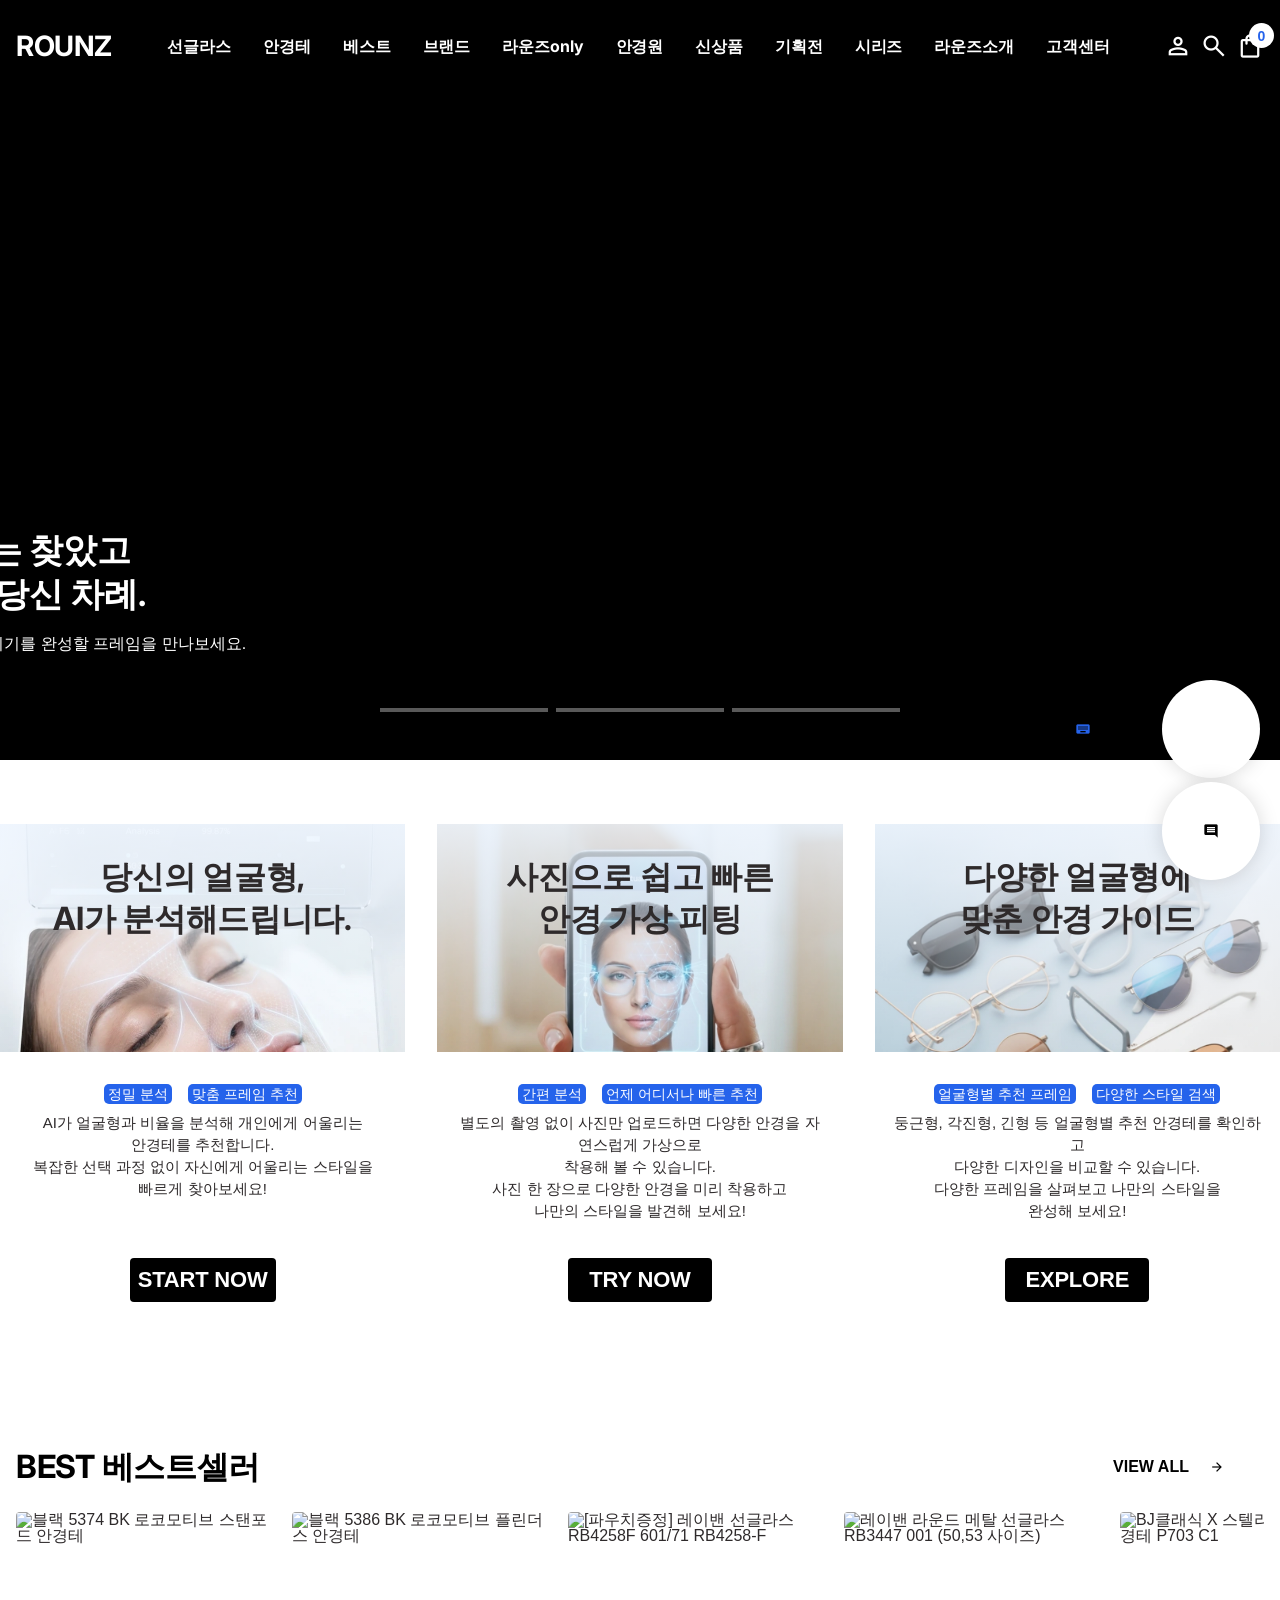
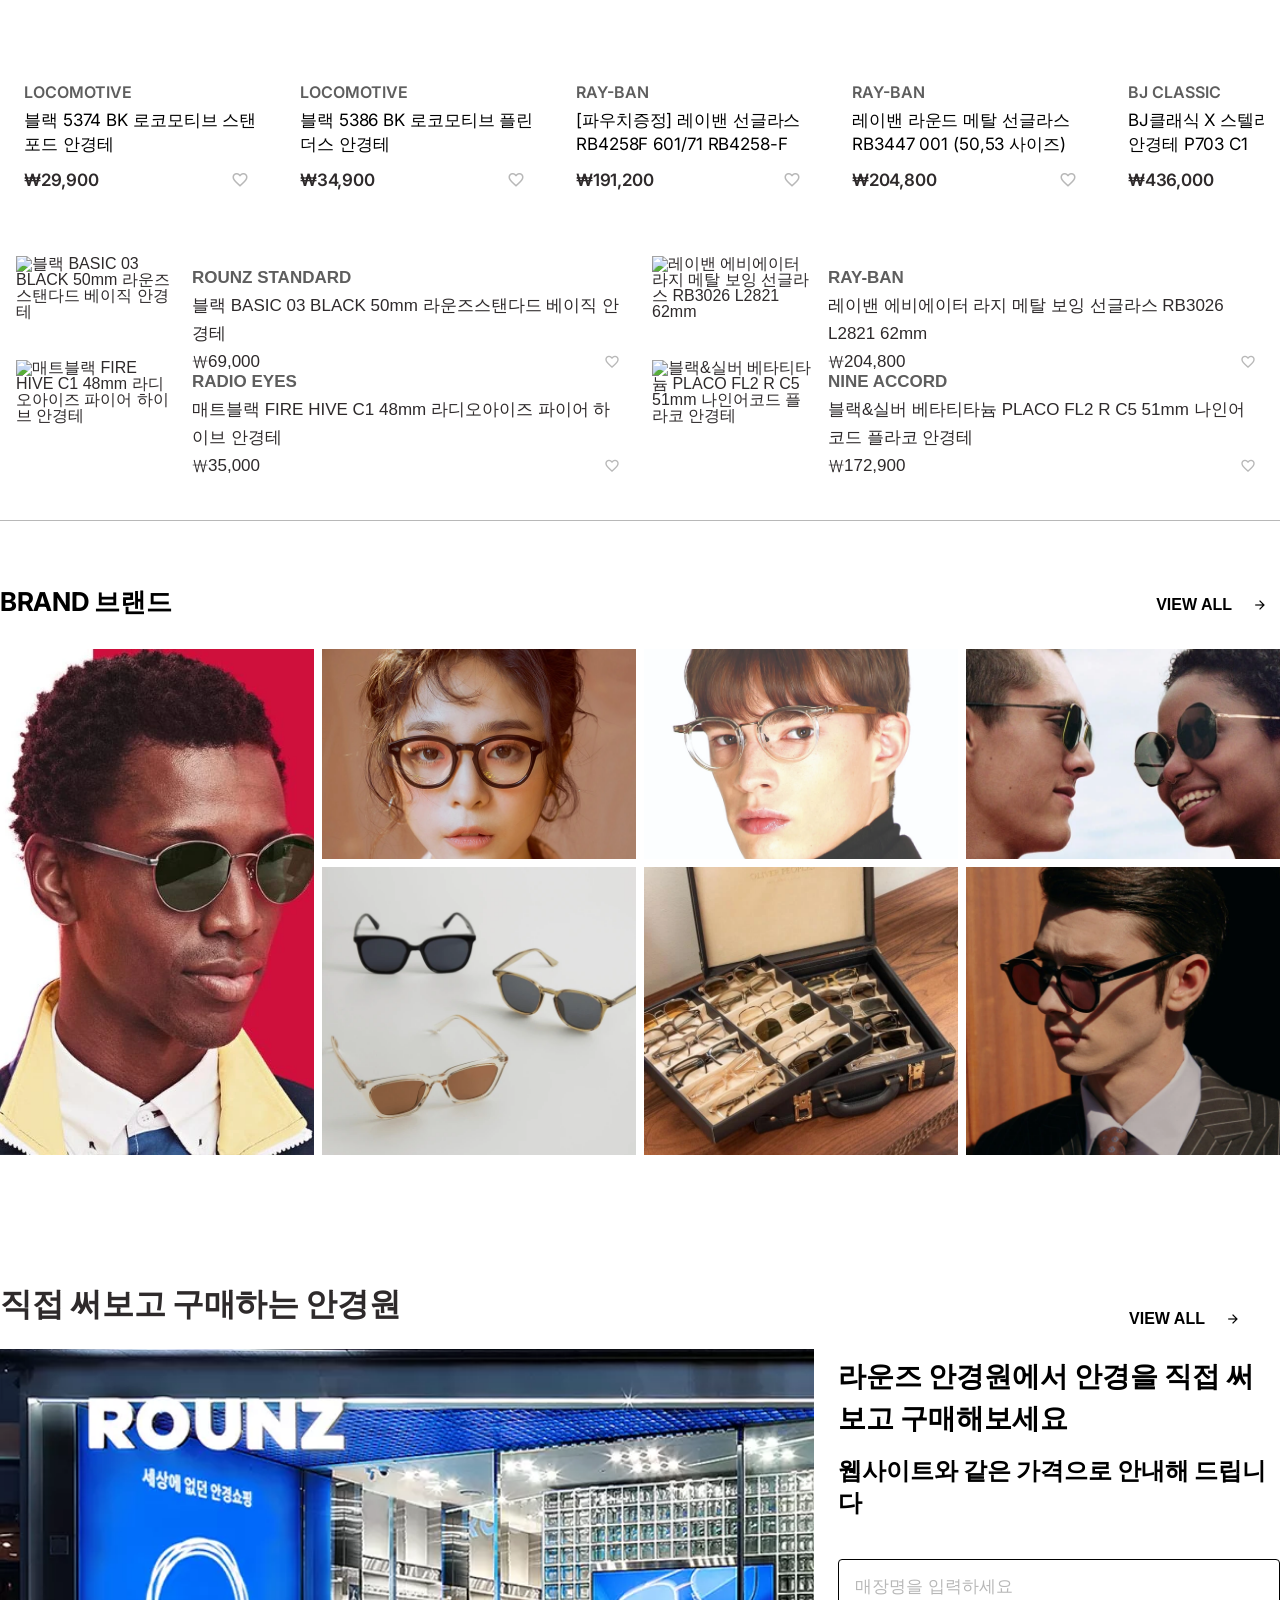
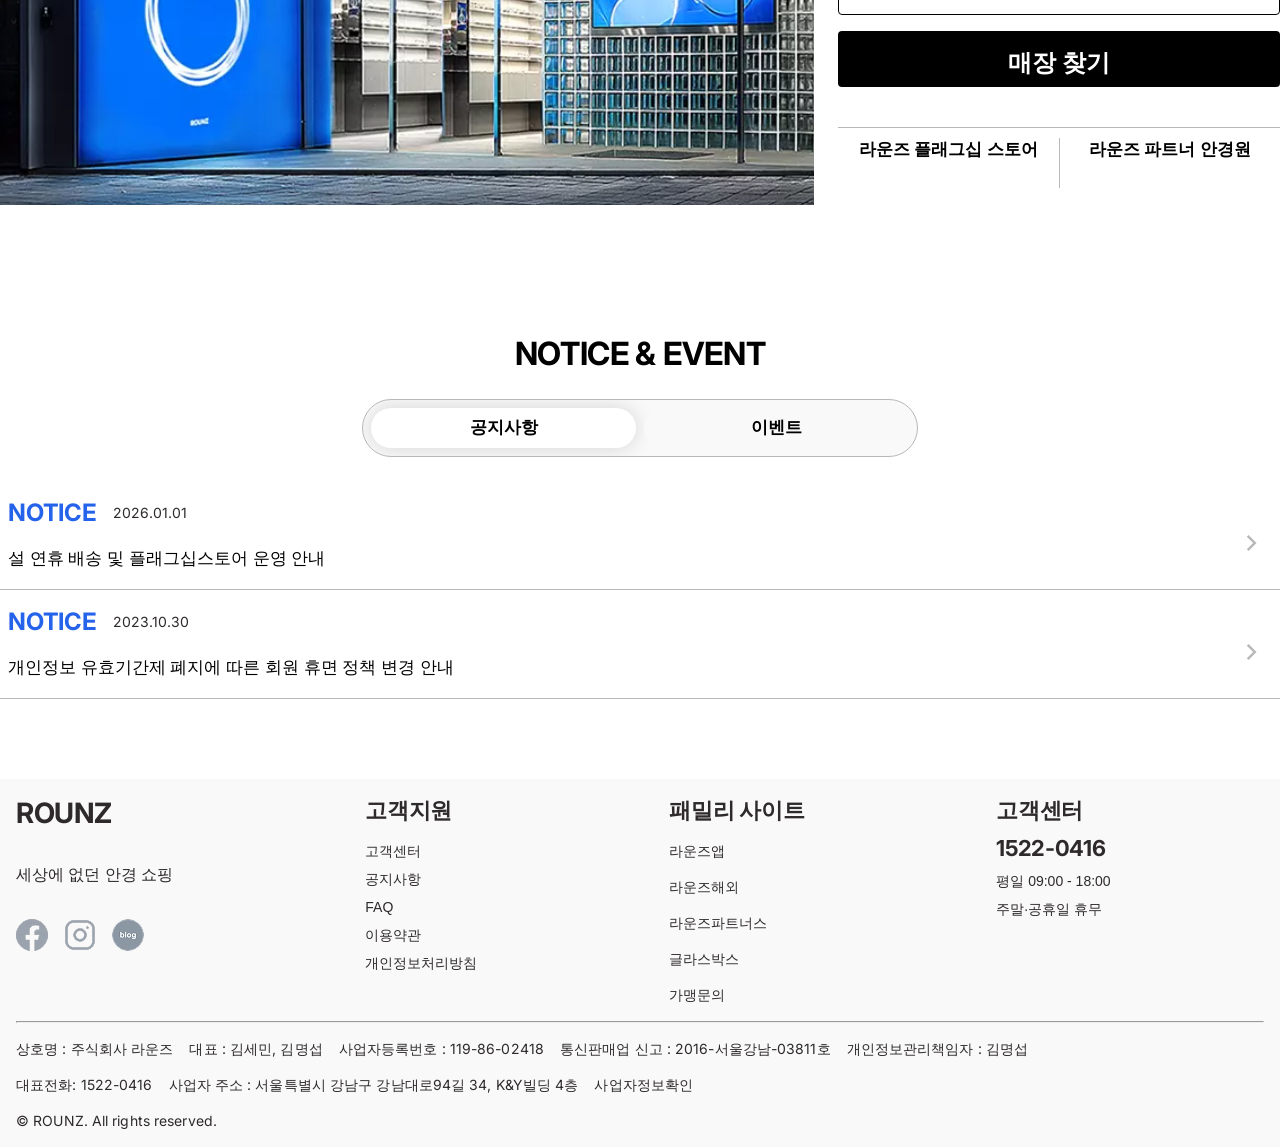
==== index.html @ c0c23950 "fix : 최종본" ====
<!doctype html>
<html lang="ko">
  <html lang="en">
    <head>
      <meta charset="UTF-8" />
      <meta name="viewport" content="width=device-width, initial-scale=1.0" />
      <title>홈</title>
      <link rel="stylesheet" href="https://cdn.jsdelivr.net/gh/orioncactus/pretendard/dist/web/static/pretendard.css" />

      <link
        href="https://fonts.googleapis.com/css2?family=Inter:wght@400;600;700&family=Material+Symbols+Outlined:opsz,wght,FILL,GRAD@20..48,100..700,0..1,-50..200&family=Material+Icons&display=swap"
        rel="stylesheet" />

      <link rel="stylesheet" href="css/common.css" />
      <link rel="stylesheet" href="css/font-utility.css" />
      <link rel="stylesheet" href="css/flex-utility.css" />
      <link rel="stylesheet" href="css/index.css" />
    </head>

    <body id="top">
      <header class="header"></header>
      <!-- 권유진 -->

      <section class="hero-video" aria-label="메인 영상">
        <div class="hero-video-slider" data-hero-video-slider>
          <article class="hero-video-slide is-active" data-hero-slide>
            <video class="hero-video-media" muted playsinline preload="metadata" data-hero-media>
              <source src="vidio/vidio_2.mp4" type="video/mp4" />
            </video>

            <div class="hero-video-copy">
              <p class="hero-video-eyebrow typo-m-product-brand">ROUNZ</p>
              <h1 class="typo-t-h1">제니는 찾았고 <br />이제 당신 차례.</h1>
              <p class="typo-m-body">당신의 분위기를 완성할 프레임을 만나보세요.</p>
            </div>
          </article>

          <article class="hero-video-slide" data-hero-slide>
            <video class="hero-video-media" muted playsinline preload="metadata" data-hero-media>
              <source src="vidio/vidio_1.mp4" type="video/mp4" />
            </video>
            <div class="hero-video-copy">
              <p class="hero-video-eyebrow typo-m-product-brand">VIRTUAL FITTING</p>
              <h1 class="typo-t-h1">찍고, 보고, 고르면 끝!</h1>
              <p class="typo-m-body">언제 어디서나 간편하게 안경을 가상으로 착용해 볼 수 있습니다.</p>
            </div>
          </article>

          <article class="hero-video-slide" data-hero-slide>
            <video class="hero-video-media" muted playsinline preload="metadata" data-hero-media>
              <source src="vidio/vidio_3.mp4" type="video/mp4" />
            </video>

            <div class="hero-video-copy">
              <p class="hero-video-eyebrow typo-m-product-brand">SPECIAL OFFER</p>
              <h1 class="typo-t-h1">좋은 혜택도<br />함께 준비했어요</h1>
              <p class="typo-m-body">할인부터 회원 전용 이벤트까지 한곳에서 만나보세요.</p>
            </div>
          </article>

          <button class="hero-video-control prev" type="button" aria-label="이전 영상" data-hero-prev>
            <span class="material-symbols-outlined" aria-hidden="true">chevron_left</span>
          </button>
          <button class="hero-video-control next" type="button" aria-label="다음 영상" data-hero-next>
            <span class="material-symbols-outlined" aria-hidden="true">chevron_right</span>
          </button>

          <div class="hero-video-progress" aria-hidden="true" data-hero-progress></div>
        </div>
      </section>

      <section class="guide">
        <div class="container g-4 d-flex text-center guide-slider">
          <article class="guide-card d-flex flex-column g-2">
            <img class="guide-card-img" src="img/main_AI_2.webp" alt="AI 얼굴형 분석" />

            <div class="guide-text typo-m-header-l">
              <h2>당신의 얼굴형,<br />AI가 분석해드립니다.</h2>
            </div>
            <div class="text-content d-flex flex-column align-items-center g-1">
              <div class="tag typo-m-caption d-flex g-2 justify-content-center">
                <span>정밀 분석</span>
                <span>맞춤 프레임 추천</span>
              </div>

              <p class="typo-m-body-s g-1">
                AI가 얼굴형과 비율을 분석해 개인에게 어울리는<br />
                안경테를 추천합니다. <br />
                복잡한 선택 과정 없이 자신에게 어울리는 스타일을<br />
                빠르게 찾아보세요!
              </p>

              <a href="#" class="ai-btn typo-m-btn-l">START NOW</a>
            </div>
          </article>

          <article class="guide-card d-flex flex-column g-2">
            <img class="guide-card-img" src="img/main_AI_1.webp" alt="가상 피팅" />

            <div class="guide-text typo-m-header-l">
              <h2>사진으로 쉽고 빠른<br />안경 가상 피팅</h2>
            </div>
            <div class="text-content d-flex flex-column align-items-center g-1">
              <div class="tag typo-m-caption d-flex g-2 justify-content-center">
                <span>간편 분석</span>
                <span>언제 어디서나 빠른 추천</span>
              </div>

              <p class="typo-m-body-s g-1">
                별도의 촬영 없이 사진만 업로드하면 다양한 안경을 자연스럽게 가상으로<br />
                착용해 볼 수 있습니다. <br />
                사진 한 장으로 다양한 안경을 미리 착용하고<br />
                나만의 스타일을 발견해 보세요!
              </p>

              <a href="#" class="ai-btn typo-m-btn-l">TRY NOW</a>
            </div>
          </article>

          <article class="guide-card d-flex flex-column g-2">
            <img src="img/main_AI_3.webp" alt="안경 가이드" />

            <div class="guide-text typo-m-header-l">
              <h2>다양한 얼굴형에<br />맞춘 안경 가이드</h2>
            </div>
            <div class="text-content d-flex flex-column align-items-center g-1">
              <div class="tag typo-m-caption d-flex g-2 justify-content-center">
                <span>얼굴형별 추천 프레임</span>
                <span>다양한 스타일 검색</span>
              </div>
              <p class="typo-m-body-s g-1">
                둥근형, 각진형, 긴형 등 얼굴형별 추천 안경테를 확인하고<br />
                다양한 디자인을 비교할 수 있습니다.<br />
                다양한 프레임을 살펴보고 나만의 스타일을<br />
                완성해 보세요!
              </p>

              <a href="#" class="ai-btn typo-m-btn-l">EXPLORE</a>
            </div>
          </article>
        </div>
      </section>

      <section class="best">
        <div class="container g-3 d-flex flex-column">
          <div class="best-header d-flex justify-content-between">
            <h2 class="best-title typo-m-header-l">
              <span>BEST 베스트셀러</span>
            </h2>

            <a href="filters.html" class="best-link d-flex justify-content-center align-items-center g-1">
              <span class="typo-m-btn-m">VIEW ALL</span>
              <span class="typo-m-icons-s-o d-flex justify-content-center align-items-center">arrow_forward</span>
            </a>
          </div>

          <ul
            class="best-swiper g-3 d-flex"
            data-best-list
            data-products-src="./data/products.json"
            aria-live="polite"
            aria-busy="true">
            <!-- Static product-card placeholders are disabled; products render from data/products.json.
            <li class="product-card g-1 d-flex flex-column" data-url="product-detail.html?id=1">
              <a href="#" class="product-card__image">
                <img src="./images/glasses01." alt="Essential Frame Model" />
              </a>

              <div class="product-card-content g-1">
                <p class="product-card-brand typo-m-product-brand">BRAND NAME</p>

                <h3 class="product-card-title typo-m-product-name">Essential Frame Model</h3>

                <div class="product-card-price-row d-flex justify-content-between">
                  <p class="product-card-price typo-m-product-price">₩129,000</p>

                  <button
                    type="button"
                    class="product-card-wish typo-m-icons-s-o"
                    aria-label="찜하기"
                    aria-pressed="false">
                    favorite_border
                  </button>
                </div>

                <ul class="product-card-colors d-flex">
                  <li>
                    <button class="piting-color black" aria-label="블랙"></button>
                  </li>

                  <li>
                    <button class="piting-color gray" aria-label="그레이"></button>
                  </li>
                </ul>
              </div>
            </li>
            <li class="product-card g-1 d-flex flex-column" data-url="product-detail.html?id=1">
              <a href="#" class="product-card__image">
                <img src="./images/glasses01.png" alt="Essential Frame Model" />
              </a>

              <div class="product-card-content g-1">
                <p class="product-card-brand typo-m-product-brand">BRAND NAME</p>

                <h3 class="product-card-title typo-m-product-name">Essential Frame Model</h3>

                <div class="product-card-price-row d-flex justify-content-between">
                  <p class="product-card-price typo-m-product-price">₩129,000</p>

                  <button
                    type="button"
                    class="product-card-wish typo-m-icons-s-o"
                    aria-label="찜하기"
                    aria-pressed="false">
                    favorite_border
                  </button>
                </div>

                <ul class="product-card-colors d-flex">
                  <li>
                    <button class="piting-color black" aria-label="블랙"></button>
                  </li>

                  <li>
                    <button class="piting-color gray" aria-label="그레이"></button>
                  </li>
                </ul>
              </div>
            </li>
            <li class="product-card g-1 d-flex flex-column" data-url="product-detail.html?id=1">
              <a href="#" class="product-card__image">
                <img src="./images/glasses01.png" alt="Essential Frame Model" />
              </a>

              <div class="product-card-content g-1">
                <p class="product-card-brand typo-m-product-brand">BRAND NAME</p>

                <h3 class="product-card-title typo-m-product-name">Essential Frame Model</h3>

                <div class="product-card-price-row d-flex justify-content-between">
                  <p class="product-card-price typo-m-product-price">₩129,000</p>

                  <button
                    type="button"
                    class="product-card-wish typo-m-icons-s-o"
                    aria-label="찜하기"
                    aria-pressed="false">
                    favorite_border
                  </button>
                </div>

                <ul class="product-card-colors d-flex">
                  <li>
                    <button class="piting-color black" aria-label="블랙"></button>
                  </li>

                  <li>
                    <button class="piting-color gray" aria-label="그레이"></button>
                  </li>
                </ul>
              </div>
            </li>
            <li class="product-card g-1 d-flex flex-column" data-url="product-detail.html?id=1">
              <a href="#" class="product-card__image">
                <img src="./images/glasses01.png" alt="Essential Frame Model" />
              </a>

              <div class="product-card-content g-1">
                <p class="product-card-brand typo-m-product-brand">BRAND NAME</p>

                <h3 class="product-card-title typo-m-product-name">Essential Frame Model</h3>

                <div class="product-card-price-row d-flex justify-content-between">
                  <p class="product-card-price typo-m-product-price">₩129,000</p>
                  <button type="button" class="best-ranking-wish typo-m-icons-s-o" aria-label="찜하기">
                    favorite_border
                  </button>
                </div>

                <ul class="product-card-colors d-flex">
                  <li>
                    <button class="piting-color black" aria-label="블랙"></button>
                  </li>

                  <li>
                    <button class="piting-color gray" aria-label="그레이"></button>
                  </li>
                </ul>
              </div>
            </li>
            -->
          </ul>
          <ul class="best-ranking d-flex flex-column g-1" data-best-ranking aria-live="polite" aria-busy="true">
            <li class="best-ranking-item d-flex align-items-center g-1">
              <img src="./img/sunglasses-promotion.webp" alt="" />
              <div class="best-ranking-content d-flex flex-column justify-content-between">
                <p class="best-ranking-brand">BRAND NAME</p>
                <p class="best-ranking-title">Essential Frame Model</p>
                <div class="best-ranking-price-row d-flex justify-content-between align-items-center">
                  <span>₩129,000</span>
                  <button type="button" class="best-ranking-wish typo-m-icons-s-o" aria-label="찜하기">
                    favorite_border
                  </button>
                </div>
              </div>
            </li>

            <li class="best-ranking-item d-flex align-items-center g-1">
              <img src="./img/glasses-promotion.webp" alt="" />
              <div class="best-ranking-content d-flex flex-column justify-content-between">
                <p class="best-ranking-brand">BRAND NAME</p>
                <p class="best-ranking-title">Essential Frame Model</p>
                <div class="best-ranking-price-row d-flex justify-content-between align-items-center">
                  <span>₩129,000</span>
                  <button type="button" class="best-ranking-wish typo-m-icons-s-o" aria-label="찜하기">
                    favorite_border
                  </button>
                </div>
              </div>
            </li>

            <li class="best-ranking-item d-flex align-items-center g-1">
              <img src="./img/sunglasses-promotion.webp" alt="" />
              <div class="best-ranking-content d-flex flex-column justify-content-between">
                <p class="best-ranking-brand">BRAND NAME</p>
                <p class="best-ranking-title">Essential Frame Model</p>
                <div class="best-ranking-price-row d-flex justify-content-between align-items-center">
                  <span>₩129,000</span>
                  <button type="button" class="best-ranking-wish typo-m-icons-s-o" aria-label="찜하기">
                    favorite_border
                  </button>
                </div>
              </div>
            </li>

            <li class="best-ranking-item d-flex align-items-center g-1">
              <img src="./img/glasses-promotion.webp" alt="" />
              <div class="best-ranking-content d-flex flex-column justify-content-between">
                <p class="best-ranking-brand">BRAND NAME</p>
                <p class="best-ranking-title">Essential Frame Model</p>
                <div class="best-ranking-price-row d-flex justify-content-between align-items-center">
                  <span>₩129,000</span>
                  <button type="button" class="best-ranking-wish typo-m-icons-s-o" aria-label="찜하기">
                    favorite_border
                  </button>
                </div>
              </div>
            </li>
          </ul>
        </div>
      </section>

      <section class="brand">
        <div class="container g-3 d-flex flex-column">
          <div class="brand-header d-flex justify-content-between">
            <h2 class="brand-title typo-m-header-l">brand 브랜드</h2>

            <a href="#" class="brand-link d-flex justify-content-center align-items-center g-1">
              <span class="typo-m-btn-m">VIEW ALL</span>
              <span class="typo-m-icons-s-o typo-m-icons-s-o d-flex justify-content-center align-items-center"
                >arrow_forward</span
              >
            </a>
          </div>

          <div class="grid-wrapper d-flex">
            <ul class="left-column g-1 d-flex flex-column">
              <li class="brand-item brand-item-1">
                <a href="#" class="brand-card">
                  <img src="img/Main_brand_1.webp" alt="TOMMY HILFIGER 모델 사진" />
                  <span class="hover-overlay typo-m-btn-m d-flex justify-content-center align-items-center"
                    >TOMMY HILFIGER</span
                  ><span
                    >아메리칸 클래식의 정체성을 바탕으로 프레피 감성을 현대적으로 풀어낸 브랜드입니다. 깔끔한 실루엣과
                    균형 잡힌 디테일이 조화를 이루며 브랜드만의 감성을 담아냅니다.</span
                  >
                </a>
              </li>
              <li class="brand-item brand-item-2">
                <a href="#" class="brand-card">
                  <img src="img/Main_brand_2.webp" alt="BAIRIMENG 모델 사진" />
                  <span class="hover-overlay typo-m-btn-m d-flex justify-content-center align-items-center"
                    >BAIRIMENG</span
                  ><span>
                    과거의 디자인을 그대로 재현하는 것을 넘어, 빈티지의 가치와 현대적인 감성을 함께 담아낸 브랜드입니다.
                    클래식한 디테일 속에서 브랜드만의 독창적인 분위기를 느낄 수 있습니다.
                  </span>
                </a>
              </li>
              <li class="brand-item brand-item-3">
                <a href="#" class="brand-card">
                  <img src="img/Main_brand_3.webp" alt="ROUNZ BASIC 안경 사진" />
                  <span class="hover-overlay typo-m-btn-m d-flex justify-content-center align-items-center"
                    >ROUNZ BASIC</span
                  >
                  <span
                    >기본에 충실한 디자인과 합리적인 가치를 담은 브랜드입니다. 일상 속에서 편안하게 오래 함께할 수 있는
                    아이웨어를 지향합니다.
                  </span>
                </a>
              </li>
            </ul>

            <ul class="right-column g-1 d-flex flex-column">
              <li class="brand-item brand-item-4">
                <a href="#" class="brand-card">
                  <img src="img/Main_brand_4.webp" alt="SAGAWAFUJII 모델 사진" />
                  <span class="hover-overlay typo-m-btn-m d-flex justify-content-center align-items-center"
                    >SAGAWAFUJII</span
                  >
                  <span
                    >엄선된 천연 원목과 섬세한 핸드메이드 공정을 바탕으로 완성되는 브랜드입니다. 자연 그대로의 감성과
                    시간이 쌓일수록 깊어지는 아름다움이 브랜드만의 특별한 아이웨어를 만들어냅니다.</span
                  >
                </a>
              </li>
              <li class="brand-item brand-item-5">
                <a href="#" class="brand-card">
                  <img src="img/Main_brand_5.webp" alt="MYKITA 모델 사진" />
                  <span class="hover-overlay typo-m-btn-m d-flex justify-content-center align-items-center">MYKITA</span
                  ><span>
                    정교한 수작업과 첨단 기술이 만나 완성된 브랜드입니다. 미니멀한 디자인과 독창적인 감성이 조화를
                    이룹니다.
                  </span>
                </a>
              </li>
              <li class="brand-item brand-item-6">
                <a href="#" class="brand-card">
                  <img src="img/Main_brand_6.webp" alt="OLIVER PEOPLES 안경 사진" />
                  <span class="hover-overlay typo-m-btn-m d-flex justify-content-center align-items-center"
                    >OLIVER PEOPLES</span
                  ><span
                    >LA의 감성과 빈티지 디테일을 현대적으로 담아낸 브랜드입니다. 정교한 장인정신과 프리미엄 소재가
                    브랜드만의 완성도를 만들어냅니다.</span
                  >
                </a>
              </li>
              <li class="brand-item brand-item-7">
                <a href="#" class="brand-card">
                  <img src="img/Main_brand_7.webp" alt="PUBLIC BEACON 모델 사진" />
                  <span class="hover-overlay typo-m-btn-m d-flex justify-content-center align-items-center"
                    >PUBLIC BEACON</span
                  ><span>
                    기본에 충실한 디자인과 합리적인 가치를 담은 브랜드입니다. 일상 속에서 편안하게 오래 함께할 수 있는
                    아이웨어를 지향합니다.
                  </span>
                </a>
              </li>
            </ul>
          </div>
        </div>
      </section>
      <section class="store-search">
        <div class="container d-flex flex-column align-items-center g-3">
          <div class="store-search-header d-flex justify-content-between align-items-center">
            <h2 class="typo-m-header-l">직접 써보고 구매하는 안경원</h2>
          </div>

          <div class="store-search-body d-flex flex-column g-3">
            <div class="store-preview-img">
              <img src="img/offline_slide_7.webp" alt="라운즈 오프라인 매장 전경" />
            </div>

            <div class="store-search-content d-flex flex-column">
              <div class="store-search-copy">
                <p>라운즈 안경원에서 안경을 직접 써보고 구매해보세요</p>
                <p>웹사이트와 같은 가격으로 안내해 드립니다</p>
              </div>

              <form class="store-search-form">
                <fieldset class="d-flex flex-column g-2">
                  <legend class="sr-only">매장 검색</legend>

                  <input
                    class="store-search-input typo-m-body"
                    type="text"
                    placeholder="매장명을 입력하세요"
                    aria-label="매장명 입력" />

                  <button type="submit" class="btn-submit typo-m-btn-m">매장 찾기</button>
                </fieldset>
              </form>

              <div class="store-types d-flex flex-column align-items-center g-1">
                <ul class="store-type-list d-flex justify-content-center align-items-center">
                  <li class="typo-m-btn-m">
                    <a href="#">라운즈 플래그십 스토어</a>
                  </li>

                  <li class="store-type-divider" aria-hidden="true"></li>

                  <li class="typo-m-btn-m">
                    <a href="#">라운즈 파트너 안경원</a>
                  </li>
                </ul>
              </div>
            </div>
          </div>
          <a href="stores-location.html" class="store__link d-flex justify-content-center align-items-center g-1">
            <span class="typo-m-btn-m">VIEW ALL</span>
            <span class="typo-m-icons-s-o d-flex justify-content-center align-items-center">arrow_forward</span>
          </a>
        </div>
      </section>

      <section class="notice-event">
        <div class="container d-flex flex-column align-items-center g-3">
          <h2 class="typo-m-header-l text-center">NOTICE & EVENT</h2>

          <!-- 탭 -->
          <div class="tab-group d-flex justify-content-center align-items-center g-1" role="tablist">
            <button type="button" class="tab-btn active typo-m-btn-m" data-tab="notice">공지사항</button>

            <button type="button" class="tab-btn typo-m-btn-m" data-tab="event">이벤트</button>
          </div>

          <!-- 공지사항 -->
          <div class="tab-panel-slider">
            <div class="tab-panel-track" data-tab-track>
              <div class="tab-panel active" id="notice-panel">
                <ul class="accordion-list d-flex flex-column">
                  <li class="accordion-item">
                    <div class="accordion-header d-flex flex-column g-2">
                      <div class="info-meta d-flex align-items-center g-2">
                        <span class="badge notice typo-m-header">NOTICE</span>
                        <time datetime="2026-01-01" class="typo-m-caption">2026.01.01</time>
                      </div>

                      <p class="subject typo-m-body">설 연휴 배송 및 플래그십스토어 운영 안내</p>

                      <span class="arrow-icon d-flex justify-content-center align-items-center typo-m-icons-l-o"
                        >chevron_right</span
                      >
                    </div>

                    <div class="accordion-content typo-m-body-s">
                      <p>
                        라운즈를 아껴주시는 고객님, 안녕하세요. <br />
                        세상에 없던 안경쇼핑 라운즈입니다. <br />
                        <br />
                        설 연휴 동안의 배송 일정을 안내 드리오니 이용에 참고하시기 바랍니다. <br />
                        <br />
                        1. 배송안내<br />
                        <br />
                        2/12(목) 오후 3:00 까지의 주문 건까지 정상 발송되며 배송은 2/19(목)부터 순차적으로 받아보실 수
                        있습니다.
                        <br />
                        <br />
                        2/12(목) 오후 3:00 이후의 주문 건은 2/19(목) 부터 발송됩니다.
                        <br />
                        <br />
                        * 발송되는 상품은 연휴 동안 발송하지 못한 물량으로 인해 배송이 지연될 수 있습니다. <br />
                        <br />
                        ※ [당일발송]으로 표시된 제품에 한하며 그 외 제품은 재고 유무에 따라 배송 일정이 다를 수
                        있습니다.
                        <br />
                        <br />
                        <br />
                        2. 라운즈 고객센터 및 문의게시판 운영 <br />
                        <br />
                        라운즈 고객센터는 2/14(토)-2/18(수)은 운영하지 않으니 상담을 원하시는 고객님께서는 2/19(목)에
                        연락 부탁 드리며 ,<br />
                        1:1 게시판을 이용해 주시면 다녀와서 신속하게 처리하도록 하겠습니다.<br />
                        <br />
                        <br />
                        3. 라운즈 플래그십스토어<br />
                        <br />
                        강남역점 - 2/16(월) ~ 2/17(화) 휴무<br />
                        판교점 - 2/17(화) 휴무<br />
                        <br />
                        새해 복 많이 받으시고, 건강하고 풍요로운 설 명절 되세요.<br />
                        감사합니다.
                      </p>
                    </div>
                  </li>
                  <li class="accordion-item">
                    <div class="accordion-header d-flex flex-column g-2">
                      <div class="info-meta d-flex align-items-center g-2">
                        <span class="badge notice typo-m-header">NOTICE</span>
                        <time datetime="2023-10-30" class="typo-m-caption">2023.10.30</time>
                      </div>

                      <p class="subject typo-m-body">개인정보 유효기간제 폐지에 따른 회원 휴면 정책 변경 안내</p>

                      <span class="arrow-icon d-flex justify-content-center align-items-center typo-m-icons-l-o"
                        >chevron_right</span
                      >
                    </div>

                    <div class="accordion-content typo-m-body-s">
                      <p>
                        안녕하세요. 항상 라운즈를 사랑해 주시는 고객님들께 깊은 감사의 말씀드립니다. <br />
                        <br />
                        23년 9월 15일 개인정보보호법 개정에 따라 '개인정보 유효기간제(개정 전 39조의 6)'가
                        폐지되었습니다.<br />
                        이에 의거하여 라운즈 서비스를 1년간 이용하지 않을 경우, 개인정보를 분리•보관 적용하던 휴면
                        정책이 변경될 예정입니다.<br />
                        아래 내용을 확인하시고 이용에 참고하시기 바랍니다.<br />
                        <br />
                        ■ 주요 변경사항<br />
                        2023년 9월 15일 시행된 개인정보보호법 개정에 따라 휴면계정 분리보관 정책 관련 내용의 삭제<br />
                        <br />
                        ■ 변경내용<br />
                        1. 휴면 정책 폐지<br />
                        라운즈 서비스를 1년간 이용하지 않아도 휴면 회원으로 전환되지 않습니다.<br />
                        <br />
                        2. 기존 휴면 회원 상태 변경<br />
                        시행일 기준 휴면 상태인 회원의 경우 정상 회원 상태로 변경될 예정입니다.<br />
                        <br />
                        라운즈는 앞으로도 회원님의 개인정보를 보다 안전하게 보호할 것을 약속 드리며,<br />
                        더욱 신뢰받는 서비스로 보답하겠습니다.<br />
                        <br />
                        - 공고일 : 2023.10.30<br />
                        - 시행일 : 2023.11.09<br />
                        <br />
                        감사합니다.
                      </p>
                    </div>
                  </li>
                </ul>
              </div>

              <!-- 이벤트 -->
              <div class="tab-panel" id="event-panel">
                <ul class="accordion-list d-flex flex-column">
                  <li class="accordion-item">
                    <div class="accordion-header d-flex flex-column g-2">
                      <div class="info-meta d-flex align-items-center g-2">
                        <span class="badge update typo-m-header">EVENT</span>
                        <time datetime="2026-06-01" class="typo-m-caption">2026.06.01</time>
                      </div>

                      <p class="subject typo-m-body">5월 베스트 후기 당첨 공지</p>

                      <span class="arrow-icon d-flex justify-content-center align-items-center typo-m-icons-l-o"
                        >chevron_right</span
                      >
                    </div>

                    <div class="accordion-content typo-m-body-s">
                      <p>
                        안녕하세요,<br />
                        세상에 없던 안경쇼핑 라운즈입니다.<br />
                        <br />
                        항상 소중한 후기를 남겨주신 고객님들께 감사드리며, 1월의 베스트 후기 당첨자를 아래와 같이
                        발표합니다.<br />
                        <br />
                        [5월 베스트 후기 당첨자]<br />
                        <br />
                        (휴대폰 번호 뒷자리 / 성함)<br />
                        <br />
                        7095 정*현<br />
                        2079 정*기<br />
                        2513 고*태<br />
                        7297 백*승<br />
                        6706 조*살<br />
                        8962 김*^<br />
                        4337 ╰*♡<br />
                        7804 s*n<br />
                        2252 강*영<br />
                        7958 J*m<br />
                        <br />
                        당첨되신 분들의 계정 내, 등록된 주문자 휴대폰 번호로 기프티콘을 문자 발송해 드렸습니다.<br />
                        <br />
                        앞으로도 고객님의 소중한 목소리에 귀 기울이는 라운즈가 되겠습니다.<br />
                        <br />
                        많은 관심과 참여 부탁드립니다.<br />
                        <br />
                        감사합니다.<br />
                        <br />
                        라운즈 드림
                      </p>
                    </div>
                  </li>

                  <li class="accordion-item">
                    <div class="accordion-header d-flex flex-column g-2">
                      <div class="info-meta d-flex align-items-center g-2">
                        <span class="badge update typo-m-header">EVENT</span>
                        <time datetime="2026-04-01" class="typo-m-caption">2026.04.01</time>
                      </div>

                      <p class="subject typo-m-body">3월 베스트 후기 당첨 공지</p>

                      <span class="arrow-icon d-flex justify-content-center align-items-center typo-m-icons-l-o"
                        >chevron_right
                      </span>
                    </div>

                    <div class="accordion-content typo-m-body-s">
                      <p>
                        안녕하세요,<br />
                        세상에 없던 안경쇼핑 라운즈입니다.<br />
                        <br />
                        항상 소중한 후기를 남겨주신 고객님들께 감사드리며, 1월의 베스트 후기 당첨자를 아래와 같이
                        발표합니다.<br />
                        <br />
                        [3월 베스트 후기 당첨자]<br />
                        <br />
                        (휴대폰 번호 뒷자리 / 성함)<br />
                        <br />
                        1060 이*경<br />
                        7244 채*영<br />
                        1468 김*민<br />
                        6429 김*린<br />
                        8547 H*m<br />
                        6654 U*O<br />
                        8338 김*현<br />
                        8093 이*금<br />
                        6188 김*화<br />
                        5013 강*희<br />
                        <br />
                        당첨되신 분들의 계정 내, 등록된 주문자 휴대폰 번호로 기프티콘을 문자 발송해 드렸습니다.<br />
                        <br />
                        앞으로도 고객님의 소중한 목소리에 귀 기울이는 라운즈가 되겠습니다.<br />
                        <br />
                        많은 관심과 참여 부탁드립니다.<br />
                        <br />
                        감사합니다.<br />
                        <br />
                        라운즈 드림
                      </p>
                    </div>
                  </li>
                </ul>
              </div>
            </div>
          </div>
        </div>
      </section>

      <div class="floating-bar d-flex flex-column">
        <a
          href="#top"
          class="floating-btn floating-btn--top d-flex align-items-center justify-content-center"
          aria-label="맨 위로 이동">
          <span class="typo-m-icons-xl-o">keyboard_double_arrow_up</span>
        </a>

        <button
          type="button"
          class="floating-btn floating-btn--chat d-flex align-items-center justify-content-center"
          aria-label="채팅 상담">
          <span class="typo-m-icons-xl-o">comment</span>
        </button>
      </div>

      <footer class="footer"></footer>

      <script type="module">
        import { renderHeader } from "./js/modules/header.js";
        import { renderFooter } from "./js/modules/footer.js";
        renderHeader();
        renderFooter();
      </script>
      <script src="./js/utils/common.js"></script>
      <script src="js/utils/index.js"></script>
    </body>
  </html>
</html>
---- css/common.css ----
@import url("normalize.css");
@import url("reset.css");
@import url("font-utility.css");
@import url("flex-utility.css");

:root {
  /*=========================== Layout ===========================*/
  --container-max: 1440px;
  /* PC 콘텐츠 최대폭 */
  --container-pad-mobile: 16px;
  /* 모바일 좌우 여백 (480-448)/2 */
  --container-pad-tablet: 24px;
  /* 태블릿 좌우 여백 (768-720)/2 */

  /* Base */
  --color-white: #ffffff;
  --color-black: #000000;

  /* Black & Gray */
  --color-dark-black: #2e2a2b;
  --color-brown: #4c4546;
  --color-dark-gray: #5e5e5e;
  --color-gray: #b8b8b8;
  --color-light-gray: #f9f9f9;
  --color-info-gray: #fcfcfc;

  /* Brand / Point */
  --color-primary: #faf8ff;
  --color-info-bg: #eff6ff;
  --color-point-secondary: rgba(37, 99, 235, 0.7);
  --color-point: #2563eb;
  --color-point-hover: #3b82f6;
  --color-point-light: #60a5fa;

  /* State */
  --color-red: #ff0000;
  --color-yellow: #ffb300;

  /* Overlay */
  --color-overlay: rgba(0, 0, 0, 0.5);

  /* Effect */
  --shadow-main: 0 0 20px rgba(0, 0, 0, 0.15);
  --shadow-sub: 0 -2px 16px rgba(0, 0, 0, 0.1);

  /*=========================== Text-size styles ==================*/

  /* ===========================
     Font Family
  =========================== */
  --font-pretendard: "Pretendard", sans-serif;
  --font-inter: "Inter", sans-serif;
  --font-material-outlined: "Material Symbols Outlined";
  --font-material-icons: "Material Icons";

  /* Base */
  --base-font: 16px;
  --base-unit: 16px;

  /* ===========================
     Typography - Mobile
  =========================== */

  /* Heading */
  --m-h1-size: 28px;
  --m-h1-line: 36px;
  --m-h1-weight: 700;
  --m-h1-letter: -0.4px;

  --m-header-l-size: 22px;
  --m-header-l-line: 30px;
  --m-header-l-weight: 700;
  --m-header-l-letter: -0.3px;

  --m-header-size: 18px;
  --m-header-line: 26px;
  --m-header-weight: 600;
  --m-header-letter: -0.2px;

  --m-header-s-size: 16px;
  --m-header-s-line: 24px;
  --m-header-s-weight: 700;
  --m-header-s-letter: -0.1px;

  /* Body */
  --m-body-size: 16px;
  --m-body-line: 24px;
  --m-body-weight: 400;
  --m-body-letter: 0;

  --m-body-s-size: 15px;
  --m-body-s-line: 22px;
  --m-body-s-weight: 400;
  --m-body-s-letter: 0;

  /* Button */
  --m-btn-l-size: 22px;
  --m-btn-l-line: 28px;
  --m-btn-l-weight: 600;
  --m-btn-l-letter: -0.2px;

  --m-btn-m-size: 16px;
  --m-btn-m-line: 22px;
  --m-btn-m-weight: 700;
  --m-btn-m-letter: 0;

  --m-btn-s-size: 14px;
  --m-btn-s-line: 20px;
  --m-btn-s-weight: 700;
  --m-btn-s-letter: 0;

  /* Caption */
  --m-caption-size: 14px;
  --m-caption-line: 20px;
  --m-caption-weight: 400;
  --m-caption-letter: 0;

  /* Price */
  --m-price-size: 18px;
  --m-price-line: 24px;
  --m-price-weight: 600;
  --m-price-letter: -0.1px;

  --m-price-l-size: 22px;
  --m-price-l-line: 30px;
  --m-price-l-weight: 600;
  --m-price-l-letter: -0.3px;

  --m-price-slash-size: 18px;
  --m-price-slash-line: 24px;
  --m-price-slash-weight: 600;
  --m-price-slash-letter: -0.1px;

  /* Product */
  --m-product-brand-size: 14px;
  --m-product-brand-line: 20px;
  --m-product-brand-weight: 600;
  --m-product-brand-letter: 0;

  --m-product-name-size: 16px;
  --m-product-name-line: 22px;
  --m-product-name-weight: 400;
  --m-product-name-letter: -0.1px;

  --m-product-price-size: 16px;
  --m-product-price-line: 22px;
  --m-product-price-weight: 600;
  --m-product-price-letter: -0.2px;

  /* Footer */
  --m-footer-size: 14px;
  --m-footer-line: 20px;
  --m-footer-weight: 400;
  --m-footer-letter: 0;

  --m-footer-caption-size: 14px;
  --m-footer-caption-line: 20px;
  --m-footer-caption-weight: 400;
  --m-footer-caption-letter: 0.1px;

  /* Icons */
  --m-icons-xs-size: 14px;
  --m-icons-xs-line: 16px;

  --m-icons-s-size: 16px;
  --m-icons-s-line: 20px;

  --m-icons-m-size: 18px;
  --m-icons-m-line: 18px;

  --m-icons-l-size: 24px;
  --m-icons-l-line: 24px;

  --m-icons-xl-size: 28px;
  --m-icons-xl-line: 36px;

  /* ===========================
   Typography - Tablet
=========================== */

  /* Heading */
  --t-h1-size: 34px;
  --t-h1-line: 44px;
  --t-h1-weight: 700;
  --t-h1-letter: 0;

  /* Body */
  
  --t-body-size: 16px;
 
  /* ===========================
   Typography - PC
=========================== */

  /* Heading */

  --p-header-l-size: 32px;
  --p-header-l-line: 42px;
  --p-header-l-weight: 700;
  --p-header-l-letter: -0.3px;

  --p-header-s-size: 24px;
  --p-header-s-line: 32px;
  --p-header-s-weight: 700;
  --p-header-s-letter: -0.2px;

  /* Body */

  --p-body-s-size: 15px;
  --p-body-s-line: 24px;
  --p-body-s-weight: 400;
  --p-body-s-letter: 0;

  /* Button */
 
  --p-btn-m-size: 17px;
  --p-btn-m-line: 24px;
  --p-btn-m-weight: 700;
  --p-btn-m-letter: 0;

  --p-btn-s-size: 15px;
  --p-btn-s-line: 22px;
  --p-btn-s-weight: 700;
  --p-btn-s-letter: 0;

  /* Caption */
  --p-caption-size: 15px;
  --p-caption-line: 22px;
  --p-caption-weight: 400;
  --p-caption-letter: 0;

  /* Product */
  --p-product-brand-size: 16px;
  --p-product-brand-line: 24px;
  --p-product-brand-weight: 600;
  --p-product-brand-letter: 0;
}

body {
  font-family: var(--font-pretendard);
  font-size: var(--base-font);
  color: var(--color-dark-black);
  background-color: var(--color-white);
}

*,
*::before,
*::after {
  box-sizing: border-box;
}

body {
  margin: 0;
  min-height: 100vh;
}

button,
input,
select,
textarea {
  font: inherit;
}

button {
  background: none;
  border: 0;
  color: inherit;
  padding: 0;
}

img {
  display: block;
  max-width: 100%;
}

a {
  color: inherit;
  text-decoration: none;
}

.app-container {
  width: 100%;
  min-height: 100vh;
  margin: 0 auto;
}

.container {
  width: 100%;
  margin: 0 auto;
  box-sizing: border-box;
  padding: 0 var(--container-pad-mobile);
}

/* 태블릿 (브레이크포인트 미정 - 임시 768) */
@media (min-width: 768px) {
  .container {
    padding: 0 var(--container-pad-tablet);
  }
}

/* PC (브레이크포인트 미정 - 팀 확정 후 숫자 교체) */
@media (min-width: 1200px) {
  .container {
    max-width: var(--container-max);
    padding: 0;
  }
}

.sr-only,
.visually-hidden {
  position: absolute;
  width: 1px;
  height: 1px;
  padding: 0;
  margin: -1px;
  overflow: hidden;
  clip: rect(0, 0, 0, 0);
  white-space: nowrap;
  border: 0;
}


/* 플로팅 바 */
/* 고정바 */
.floating-bar {
  position: fixed;
  right: 20px;
  bottom: 120px;

  display: flex;
  flex-direction: column;

  z-index: 3;
}

.floating-btn {
  width: 40px;
  height: 40px;

  display: flex;
  align-items: center;
  justify-content: center;

  border: none;
  border-radius: 50%;
  background: #fff;

  box-shadow: 0 2px 8px rgba(0, 0, 0, 0.15);
  cursor: pointer;
}

.floating-btn--top span{
  color: var(--color-point);
}

.floating-btn--chat span{
  font-size: 20px;
} 


/* 헤더 푸터 모바일 공통 */
.pc-only {
  display: none;
}
/* 헤더 */
.header {
  position: fixed;
  top: 0;
  left: 0;
  width: 100%;
  background-color: var(--color-white);
  border-bottom: var(--color-gray) 1px solid;
  box-shadow: 0 4px 4px rgba(0, 0, 0, 0.25);
  padding: 24px var(--container-pad-mobile);
  z-index: 4;
}

.hide-menu {
  display: none !important;
}

.main-header .logo {
  position: absolute;
  left: 50%;
  transform: translateX(-50%);
  color: var(--color-point);
  text-transform: uppercase;
}

.nav-top {
  width: 100%;
  padding: 24px var(--container-pad-mobile);
  border-bottom: var(--color-gray) 1px solid;
  background-color: var(--color-white);
}
.menu-wrapper{
  height: calc(100% - 85px);
}

.main-menu-item span.moblie-only{
  color: black;
}

.cart-link {
  position: relative;
  display: inline-block;
}

.cart-badge {
  position: absolute;
  top: -5px;
  right: -10px;

  background-color: var(--color-point);
  color: var(--color-white);
  min-width: 25px;
  min-height: 25px;
  border-radius: 50%;

  display: grid;
  place-items: center;
 
}

/* 모바일 메뉴 오픈 시 배경 스크롤 방지 */
.body-no-scroll {
  overflow: hidden;
  height: 100vh;
}

/* 모바일 햄버거 메뉴 */
.global-nav {
  position: fixed;
  bottom: 0;
  left: 0;
  width: 100%;
  height: 100vh;
  z-index: 5;
  overflow-y: auto;
}
/* 메인 메뉴 */
.main-menu-panel {
  min-width: 140px;
  width: 35%;
  background-color: var(--color-light-gray);
  border-right: var(--color-gray) 1px solid;
}

.main-menu-panel > ul > li > button {
  display: block;
  width: 100%;
  height: 100%;
  padding: 20px;
  text-align: left;
}

.main-menu-panel > ul > li > a {
  display: block;
  width: 100%;
  height: 100%;
  padding: 20px;
}

.main-menu-panel .hr {
  padding: 0 20px;
}

.main-menu-panel .active {
  background-color: var(--color-white);
  border-left: var(--color-point) 4px solid;
}

/* 서브메뉴 */
.sub-menu-panel {
  flex: 1;
  min-width: 0;
  background-color: var(--color-white);
  padding: 24px;
}

.sub-menu {
  margin-bottom: 16px;
  padding-bottom: 8px;
  border-bottom: var(--color-gray) 1px solid;
}

.sub-menu > a {
  display: flex;
  width: 100%;
  height: 100%;
}
/* 스크롤을 감싸는 부모 컨테이너 */
.sub-menu-panel .shape-scroll-container {
  display: flex;
  overflow-x: auto; /* 가로 방향으로 넘칠 때 스크롤 생성 */
  gap: 12px; /* 아이템 사이의 간격 (원하시는 대로 조절하세요) */
  padding: 10px 0; /* 상하 여백 */

  /* 모바일 기기에서 관성 스크롤을 부드럽게 만들어주는 속성 */
  -webkit-overflow-scrolling: touch;
}

/* (선택) 깔끔한 UI를 위해 스크롤바 숨기기 */
.sub-menu-panel .shape-scroll-container::-webkit-scrollbar {
  display: none; /* 크롬, 사파리, 오페라, 엣지 */
}
.sub-menu-panel .shape-scroll-container {
  -ms-overflow-style: none; /* IE 및 구버전 엣지 */
  scrollbar-width: none; /* 파이어폭스 */
}

/* 개별 모양 아이템 */
.sub-menu-panel .shape-item {
  flex: 0 0 auto; /* 화면이 좁아져도 아이템 크기가 찌그러지지 않게 강제 유지 */
  white-space: nowrap; /* 텍스트가 두 줄로 줄바꿈되는 것을 방지 */
  display: flex;
  flex-direction: column;
  text-align: center;
  gap: calc(var(--base-unit) * 2);

  padding: 8px 16px;
  background-color: var(--color-light-gray);
  border-radius: 8px;
}

/* 그리드 컨테이너 설정 */
.sub-menu-panel .sub-menu-grid {
  display: grid;
  grid-template-columns: repeat(2, minmax(0, 1fr)); /* 정확히 2개의 열을 동일한 비율(1fr)로 배치 */
  gap: 8px;
  text-align: center;
}

/* 개별 버튼 기본 스타일링 */
.sub-menu-panel .sub-menu-grid > * {
  min-height: 48px;
  background-color: var(--color-white);
  border: 1px solid var(--color-gray); /* 테두리 색상 */
  border-radius: 4px; /* 모서리 둥글게 */
  word-break: break-all;
}

/* a 태그 영역을 넓혀 클릭하기 편하게 설정 */
.sub-menu-panel .sub-menu-grid > * > a {
  display: flex; /* a 태그 자체를 Flex 박스로 만듦 */
  align-items: center; /* 세로 중앙 정렬 */
  justify-content: center; /* 가로 중앙 정렬 */
  width: 100%;
  height: 100%; /* 2줄짜리 박스 높이에 맞춰 1줄짜리 a태그 영역도 꽉 채움 */
  padding: 8px; /* 위에서 뺀 패딩을 클릭 영역 안으로 이동 */
  box-sizing: border-box;
  color: var(--color-dark-gray);
}
.sub-menu-panel .text-box {
  position: relative;
  background-size: cover;
  background-position: center 40%;
  background-repeat: no-repeat;
  padding: 20px;
  border-radius: 8px;
  border: var(--color-gray) 1px solid;
  color: var(--color-white);
}

#sunglasses-text-box {
  background-image:
    linear-gradient(var(--color-overlay), var(--color-overlay)),
    url("../img/sunglasses-promotion.webp");
}

#frame-text-box {
  background-image:
    linear-gradient(var(--color-overlay), var(--color-overlay)),
    url("../img/glasses-promotion.webp");
}

.sub-menu-panel .text-box > p {
  margin-bottom: 16px; /* p 태그 아래쪽에 16px의 바깥 여백 추가 */
}

/* 푸터 */
footer {
  background-color: var(--color-light-gray);
  padding: 16px;
  margin-top: 16px;
}
footer > .container {
  gap: 16px;
}
/* 메인 푸터 */
.footer-main {
  align-items: flex-start;
}

.footer-wrap {
  display: flex;
  flex-direction: column;
  gap: calc(var(--base-unit));
}
.footer-foot-wrap {
  display: flex;
  flex-direction: column;
  gap: calc(var(--base-unit));
}

/* 단순 푸터 */
.footer-simple {
  align-items: center;
}

.footer-simple .rounz-find-info,
.footer-simple .pc-only,
.footer-simple .family-site,
.footer-simple .sns-icon {
  display: none;
}

.rounz-info {
  display: none;
}
.rounz-info.show {
  display: flex;
}

/* 헤더 푸터 반응형 */
@media (min-width: 1200px) {


/* 애니메이션 */
@keyframes slideDownFade {
  0% {
    opacity: 0;
    transform: translateY(-10px); /* 위에서 10px 위에서 시작 */
  }
  100% {
    opacity: 1;
    transform: translateY(0); /* 원래 위치로 복귀 */
  }
}

@keyframes fadeIn {
  0% {
    opacity: 0;
  }
  100% {
    opacity: 1;
  }
}

.sub-menu-list:not(.hide-menu) {
  animation: fadeIn 0.25s ease-in-out forwards;
}

/* 공통 */
.mobile-only{
  display: none !important;
}
.pc-only{
  display: block;
}

/* 헤더 */
.header{
  padding: 0 var(--base-unit);
}
.main-header {
  position: static;
}

.main-header .logo{
  position: static;
  left: auto;
  transform: none;
}
.global-nav{
  position: static;
  display: block;
  background-color: transparent;
  width: auto;
  height: auto;
  top: auto;
  left: auto;
  z-index: 2;
  overflow: visible;
}
.header-hr{
  display: none;
}


.main-menu-panel {
  background-color: transparent;
  border-right: none;
  min-width: auto;
  width: auto;
}

.main-menu-panel > ul{
  display: flex;
  flex-direction: row; /* 상단 메뉴를 가로로 나열합니다 [cite: 930] */
  align-items: center;
  gap: calc(var(--base-unit)*2); /* 메뉴 간격 조정 */
  margin: 24px 16px;
}
.main-menu-panel > ul > li > button,
.main-menu-panel > ul > li > a {
  padding: 10px 0; /* 모바일용 넓은 패딩 제거 */
  text-align: center;
}
/* 모바일용 active 스타일 초기화 */
.main-menu-panel .active {
  background-color: transparent;
  border-left: none;
}

/* 4. 서브 메뉴 패널 (메가 메뉴 풀스크린) */
.menu-wrapper {
  flex-direction: row; 
}

.sub-menu-panel {
  position: absolute;
  top: 100%; 
  left: 0;
  width: 100%;
  background-color: var(--color-white);
  border-top: 1px solid var(--color-gray);
  box-shadow: var(--shadow-sub);
  padding: 32px var(--container-pad-tablet);
  z-index: 2;
}

.sub-menu-panel:not(.hide-menu) {
  animation: slideDownFade 0.3s cubic-bezier(0.25, 0.46, 0.45, 0.94) forwards;
  /* 부드러운 감속 이징 사용 */
}

.sub-menu-list {
    display: grid !important;
    grid-template-areas:
      "left right-top"
      "left right-bottom";
    grid-template-columns: 1fr 2fr; /* 왼쪽(2) : 오른쪽(1) 비율 */
    gap: 20px; /* 요소들 사이의 간격 (원하는 대로 조절) */
  }

  .sub-menu {
    border: none;
    font-size: var(--m-h1-size);
  }
  .sub-menu > a {
    justify-content: start !important;
  }

  .sub-menu-all {
    grid-area: left;
    align-self: start;
  }
  .sub-menu-item {
    display: grid !important;
    grid-template-columns: repeat(2, 1fr);
  }

  .shape-item {
    background-color: transparent !important;
  }

  .shape-item > img {
    display: none;
  }
  .shape-item > a:before {
    content: "#";
    display: inline;
  }

  .sub-menu-panel .sub-menu-grid {
    grid-template-columns: repeat(2, 1fr);
  }

  .sub-menu-panel .sub-menu-grid > * {
    border: none;
  }

  .hide-menu {
    display: none !important;
  }

  /* 푸터 */
  .footer-wrap {
    display: flex;
    flex-direction: row;
    gap: calc(var(--base-unit) * 12);
  }

  .footer-main-content {
    display: flex;
    gap: calc(var(--base-unit) * 12);
  }

  .cs .footer-nav {
    display: flex;
    flex-direction: column;
    gap: calc(var(--base-unit) * 0.5);
  }

  .family-site .footer-nav {
    flex-direction: column;
  }

  .cc {
    display: flex;
  }
  .cc > * {
    display: block;
  }
  .footer-foot-wrap {
    display: flex;
    flex-direction: column;
    gap: calc(var(--base-unit));
  }

  .rounz-find-info {
    display: none !important;
  }

  .rounz-info {
    display: flex;
    flex-direction: column;
    gap: calc(var(--base-unit));
  }
  .rounz-info > ul {
    display: flex;
    gap: calc(var(--base-unit));
  }
  /* .footer-simple 클래스가 붙어있더라도 중앙 정렬을 무력화하고 좌측 정렬로 덮어씌웁니다 */
  .footer-simple {
    align-items: flex-start;
  }

  /* 단순 푸터용으로 숨겨두었던 요소들을 1200px 이상에서는 강제로 다시 노출합니다 */
  .footer-simple .rounz-info,
  .footer-simple .family-site,
  .footer-simple .pc-only {
    display: flex !important; /* 상황에 따라 flex 등으로 조절 가능 */
  }
}
---- css/font-utility.css ----
/* ===========================
   Typography Utility - Mobile
=========================== */

/* Heading */
.typo-m-h1 {
  font-family: var(--font-inter);
  font-size: var(--m-h1-size);
  line-height: var(--m-h1-line);
  font-weight: var(--m-h1-weight);
  letter-spacing: var(--m-h1-letter);
}

.typo-m-header-l {
  font-family: var(--font-inter);
  font-size: var(--m-header-l-size);
  line-height: var(--m-header-l-line);
  font-weight: var(--m-header-l-weight);
  letter-spacing: var(--m-header-l-letter);
}

.typo-m-header {
  font-family: var(--font-inter);
  font-size: var(--m-header-size);
  line-height: var(--m-header-line);
  font-weight: var(--m-header-weight);
  letter-spacing: var(--m-header-letter);
}

.typo-m-header-s {
  font-family: var(--font-inter);
  font-size: var(--m-header-s-size);
  line-height: var(--m-header-s-line);
  font-weight: var(--m-header-s-weight);
  letter-spacing: var(--m-header-s-letter);
}

/* Body */
.typo-m-body {
  font-family: var(--font-pretendard);
  font-size: var(--m-body-size);
  line-height: var(--m-body-line);
  font-weight: var(--m-body-weight);
  letter-spacing: var(--m-body-letter);
}

.typo-m-body-s {
  font-family: var(--font-pretendard);
  font-size: var(--m-body-s-size);
  line-height: var(--m-body-s-line);
  font-weight: var(--m-body-s-weight);
  letter-spacing: var(--m-body-s-letter);
}

/* Button */
.typo-m-btn-l {
  font-family: var(--font-pretendard);
  font-size: var(--m-btn-l-size);
  line-height: var(--m-btn-l-line);
  font-weight: var(--m-btn-l-weight);
  letter-spacing: var(--m-btn-l-letter);
}

.typo-m-btn-m {
  font-family: var(--font-pretendard);
  font-size: var(--m-btn-m-size);
  line-height: var(--m-btn-m-line);
  font-weight: var(--m-btn-m-weight);
  letter-spacing: var(--m-btn-m-letter);
}

.typo-m-btn-s {
  font-family: var(--font-pretendard);
  font-size: var(--m-btn-s-size);
  line-height: var(--m-btn-s-line);
  font-weight: var(--m-btn-s-weight);
  letter-spacing: var(--m-btn-s-letter);
}

/* Caption */
.typo-m-caption {
  font-family: var(--font-inter);
  font-size: var(--m-caption-size);
  line-height: var(--m-caption-line);
  font-weight: var(--m-caption-weight);
  letter-spacing: var(--m-caption-letter);
}

/* Price */
.typo-m-price {
  font-family: var(--font-pretendard);
  font-size: var(--m-price-size);
  line-height: var(--m-price-line);
  font-weight: var(--m-price-weight);
  letter-spacing: var(--m-price-letter);
}

.typo-m-price-l {
  font-family: var(--font-pretendard);
  font-size: var(--m-price-l-size);
  line-height: var(--m-price-l-line);
  font-weight: var(--m-price-l-weight);
  letter-spacing: var(--m-price-l-letter);
}

.typo-m-price-slash {
  font-family: var(--font-pretendard);
  font-size: var(--m-price-slash-size);
  line-height: var(--m-price-slash-line);
  font-weight: var(--m-price-slash-weight);
  letter-spacing: var(--m-price-slash-letter);
  text-decoration: line-through;
}

/* Product */
.typo-m-product-brand {
  font-family: var(--font-inter);
  font-size: var(--m-product-brand-size);
  line-height: var(--m-product-brand-line);
  font-weight: var(--m-product-brand-weight);
  letter-spacing: var(--m-product-brand-letter);
}

.typo-m-product-name {
  font-family: var(--font-inter);
  font-size: var(--m-product-name-size);
  line-height: var(--m-product-name-line);
  font-weight: var(--m-product-name-weight);
  letter-spacing: var(--m-product-name-letter);
}

.typo-m-product-price {
  font-family: var(--font-inter);
  font-size: var(--m-product-price-size);
  line-height: var(--m-product-price-line);
  font-weight: var(--m-product-price-weight);
  letter-spacing: var(--m-product-price-letter);
}

/* Footer */
.typo-m-footer {
  font-family: var(--font-pretendard);
  font-size: var(--m-footer-size);
  line-height: var(--m-footer-line);
  font-weight: var(--m-footer-weight);
  letter-spacing: var(--m-footer-letter);
}

.typo-m-footer-caption {
  font-family: var(--font-inter);
  font-size: var(--m-footer-caption-size);
  line-height: var(--m-footer-caption-line);
  font-weight: var(--m-footer-caption-weight);
  letter-spacing: var(--m-footer-caption-letter);
}

/* Icons */
.typo-m-icons-xs-o {
  font-family: var(--font-material-icons);
  font-size: var(--m-icons-xs-size);
  line-height: var(--m-icons-xs-line);
  font-weight: 400;
  letter-spacing: 0;
}

.typo-m-icons-s-o {
  font-family: var(--font-material-outlined);
  font-size: var(--m-icons-s-size);
  line-height: var(--m-icons-s-line);
  font-weight: 400;
  letter-spacing: 0;
}

.typo-m-icons-m-o {
  font-family: var(--font-material-outlined);
  font-size: var(--m-icons-m-size);
  line-height: var(--m-icons-m-line);
  font-weight: 400;
  letter-spacing: 0;
}

.typo-m-icons-l-o {
  font-family: var(--font-material-outlined);
  font-size: var(--m-icons-l-size);
  line-height: var(--m-icons-l-line);
  font-weight: 400;
  letter-spacing: 0;
}

.typo-m-icons-xl-o {
  font-family: var(--font-material-outlined);
  font-size: var(--m-icons-xl-size);
  line-height: var(--m-icons-xl-line);
  font-weight: 400;
  letter-spacing: 0;
}

/* ===========================
   Typography Utility - Tablet
=========================== */

/* Heading */

.typo-t-h1 {
  font-family: var(--font-inter);
  font-size: var(--t-h1-size);
  line-height: var(--t-h1-line);
  font-weight: var(--t-h1-weight);
  letter-spacing: var(--t-h1-letter);
}

/* ===========================
   Typography Utility - PC
=========================== */

/* Heading */

.typo-p-header-l {
  font-family: var(--font-inter);
  font-size: var(--p-header-l-size);
  line-height: var(--p-header-l-line);
  font-weight: var(--p-header-l-weight);
  letter-spacing: var(--p-header-l-letter);
}

.typo-p-header-s {
  font-family: var(--font-inter);
  font-size: var(--p-header-s-size);
  line-height: var(--p-header-s-line);
  font-weight: var(--p-header-s-weight);
  letter-spacing: var(--p-header-s-letter);
}

/* Body */

.typo-p-body-s {
  font-family: var(--font-pretendard);
  font-size: var(--p-body-s-size);
  line-height: var(--p-body-s-line);
  font-weight: var(--p-body-s-weight);
  letter-spacing: var(--p-body-s-letter);
}

/* Button */

.typo-p-btn-m {
  font-family: var(--font-pretendard);
  font-size: var(--p-btn-m-size);
  line-height: var(--p-btn-m-line);
  font-weight: var(--p-btn-m-weight);
  letter-spacing: var(--p-btn-m-letter);
}

.typo-p-btn-s {
  font-family: var(--font-pretendard);
  font-size: var(--p-btn-s-size);
  line-height: var(--p-btn-s-line);
  font-weight: var(--p-btn-s-weight);
  letter-spacing: var(--p-btn-s-letter);
}

/* Caption */
.typo-p-caption {
  font-family: var(--font-inter);
  font-size: var(--p-caption-size);
  line-height: var(--p-caption-line);
  font-weight: var(--p-caption-weight);
  letter-spacing: var(--p-caption-letter);
}

/* Product */

.typo-p-product-brand {
  font-family: var(--font-inter);
  font-size: var(--p-product-brand-size);
  line-height: var(--p-product-brand-line);
  font-weight: var(--p-product-brand-weight);
  letter-spacing: var(--p-product-brand-letter);
}
---- css/flex-utility.css ----
.d-flex {
  display: flex;
}

.flex-column {
  flex-direction: column;
}

.justify-content-center {
  justify-content: center;
}

.justify-content-between {
  justify-content: space-between;
}

.align-items-center {
  align-items: center;
}

.text-center {
  text-align: center;
}

.g-1 {
  gap: calc(var(--base-unit) * 0.5); /* 8 */
}

.g-2 {
  gap: var(--base-unit); /* 16 */
}

.g-3 {
  gap: calc(var(--base-unit) * 1.5); /* 24 */
}

.g-4 {
  gap: calc(var(--base-unit) * 2); /* 32 */
}

.g-5 {
  gap: calc(var(--base-unit) * 3); /* 48 */
}

.g-6 {
  gap: calc(var(--base-unit) * 4); /* 64 */
}
---- css/index.css ----
/* Main video */
.header {
  transition:
    background-color 0.2s ease,
    border-color 0.2s ease,
    box-shadow 0.2s ease,
    color 0.2s ease;
}

.header.is-hero-transparent {
  background-color: transparent;
  border-bottom-color: transparent;
  box-shadow: none;
  color: var(--color-white);
}

.header.is-hero-transparent a,
.header.is-hero-transparent button,
.header.is-hero-transparent .logo {
  color: inherit;
}

.header.is-hero-transparent .cart-badge {
  background-color: var(--color-white);
  color: var(--color-point);
}

.header.is-hero-transparent .global-nav,
.header.is-hero-transparent .sub-menu-panel,
.header.is-hero-transparent .nav-top {
  color: var(--color-black);
}

@media (min-width: 1200px) {
  .header.is-hero-transparent .global-nav {
    color: inherit;
  }

  .header.is-hero-transparent .sub-menu-panel {
    color: var(--color-black);
  }
}

.hero-video {
  width: 100%;
  padding-top: 0;
  background: var(--color-black);
}

.hero-video-slider {
  position: relative;
  width: 100%;
  height: min(720px, 100vh);
  min-height: 520px;
  overflow: hidden;
  color: var(--color-white);
  touch-action: pan-y;
  user-select: none;
}

.hero-video-slide {
  position: absolute;
  inset: 0;
  opacity: 0;
  visibility: hidden;
  transition:
    opacity 0.6s ease,
    visibility 0.6s ease;
}

.hero-video-slide.is-active {
  opacity: 1;
  visibility: visible;
  z-index: 1;
}

.hero-video-slide::after {
  content: "";
  position: absolute;
  inset: 0;
  background: linear-gradient(90deg, rgba(0, 0, 0, 0.58), rgba(0, 0, 0, 0.12) 58%, rgba(0, 0, 0, 0.24));
  pointer-events: none;
}

.hero-video-media {
  width: 100%;
  height: 100%;
  object-fit: cover;
}

.hero-video-copy {
  position: absolute;
  left: 16px;
  bottom: 72px;
  z-index: 2;
  max-width: 620px;
}

.hero-video-eyebrow {
  margin-bottom: 12px;
}

.hero-video-copy h1 {
  margin: 0 0 16px;
}

.hero-video-progress {
  position: absolute;
  left: 50%;
  bottom: 28px;
  z-index: 3;
  display: flex;
  width: min(420px, calc(100% - 32px));
  height: 4px;
  gap: 8px;
  transform: translateX(-50%);
}

.hero-video-progress-item {
  flex: 1 1 0;
  height: 100%;
  overflow: hidden;
  background: rgba(255, 255, 255, 0.35);
}

.hero-video-progress-fill {
  display: block;
  width: 0%;
  height: 100%;
  background: var(--color-white);
}

.hero-video-control {
  display: none;
}

@media (min-width: 768px) {
  .hero-video-slider {
    height: min(760px, calc(100vh - 98px));
    min-height: 620px;
  }

  .hero-video-copy {
    left: 48px;
    right: 48px;
    bottom: 104px;
  }

  .hero-video-progress {
    bottom: 48px;
    width: min(520px, calc(100% - 96px));
  }
}

@media (min-width: 1200px) {
  .hero-video-copy {
    left: calc((100% - var(--container-max)) / 2);
  }

  .hero-video-control {
    position: absolute;
    top: 50%;
    z-index: 4;
    display: inline-flex;
    justify-content: center;
    align-items: center;
    width: 56px;
    height: 56px;
    border: 1px solid rgba(255, 255, 255, 0.7);
    border-radius: 50%;
    background: rgba(0, 0, 0, 0.28);
    color: var(--color-white);
    cursor: pointer;
    opacity: 0;
    visibility: hidden;
    transform: translateY(-50%);
    transition:
      background 0.2s ease,
      border-color 0.2s ease,
      opacity 0.2s ease,
      visibility 0.2s ease;
  }

  .hero-video-slider.is-control-visible .hero-video-control,
  .hero-video-slider:hover .hero-video-control,
  .hero-video-control:focus-visible {
    opacity: 1;
    visibility: visible;
  }

  .hero-video-control:hover {
    border-color: var(--color-white);
    background: rgba(0, 0, 0, 0.52);
  }

  .hero-video-control.prev {
    left: 48px;
  }

  .hero-video-control.next {
    right: 48px;
  }

  .hero-video-control .material-symbols-outlined {
    font-size: 36px;
    line-height: 1;
  }
}

/* AI 섹션 */

.guide {
  padding: 8px 0;
}

.guide > .container {
  overflow-x: auto;
}

.guide-slider {
  align-items: stretch;
  overflow-x: auto;
  scroll-behavior: smooth;
  scroll-snap-type: x mandatory;
  scrollbar-width: none;
  -ms-overflow-style: none;
  -webkit-overflow-scrolling: touch;
}

.guide-slider::-webkit-scrollbar {
  display: none;
}

.guide-card {
  position: relative;
  display: flex;
  min-width: 0;
  overflow: hidden;
  background: var(--color-white);
  flex: 0 0 100%;
  scroll-snap-align: start;
}

.guide-card-img,
.guide-card > img {
  display: block;
  width: 100%;
  max-width: none;
  aspect-ratio: 16 / 10;
  object-fit: cover;
  height: auto;
}

.guide-text {
  position: absolute;
  top: 0;
  left: 0;
  width: 100%;
  padding-top: calc(var(--base-unit) * 2);
  background: linear-gradient(180deg, rgba(239, 246, 255, 0.6) 0%, rgba(153, 153, 153, 0) 100%);
  color: var(--color-dark-black);
}

.guide-text h2 {
  margin: 0;
}

.container .guide-text {
  position: absolute;
  top: 0;
  left: 0;
  z-index: 1;
  display: flex;
  justify-content: center;
  align-items: flex-start;
  width: 100%;
  aspect-ratio: 16 / 10;
  min-height: 0;
  padding: calc(var(--base-unit) * 1.5) calc(var(--base-unit) * 0.75) 0;
  background: linear-gradient(
    180deg,
    rgba(239, 246, 255, 0.86) 0%,
    rgba(239, 246, 255, 0.42) 52%,
    rgba(239, 246, 255, 0) 100%
  );
  color: var(--color-dark-black);
  pointer-events: none;
}

.container .guide-text h2 {
  margin: 0;
}

.text-content {
  padding: calc(var(--base-unit) * 0.5);
  flex: 1 1 auto;
}

.text-content p {
  flex: 1 1 auto;
}

.tag span {
  padding: 0 4px;
  background-color: var(--color-point);
  color: var(--color-white);
  border-radius: 5px;
}

.ai-btn {
  padding: calc(var(--base-unit) * 0.5);
  background: var(--color-black);
  color: var(--color-white);
  border-radius: 4px;
  text-transform: uppercase;
  display: inline-flex;
  justify-content: center;
  align-items: center;
  align-self: center;
  min-height: 44px;
}

/* mobile */
@media (max-width: 480px) {
  .guide-card {
    width: 100%;
    flex-basis: 100%;
  }

  .guide-card > img {
    height: 448px;
  }
}

/* tablet */
@media (min-width: 768px) {
  .guide-card {
    width: 448px;
    flex-basis: 448px;
  }

  .guide {
    padding: 32px 0 16px;
  }

  .container .guide-text {
    padding: calc(var(--base-unit) * 2) var(--base-unit) 0;
  }

  .text-content {
    padding: var(--base-unit);
  }
}

/* pc */
@media (min-width: 1200px) {
  .guide-slider {
    overflow: visible;
    scroll-behavior: auto;
    scroll-snap-type: none;
  }

  .guide-card {
    flex: 1 1 0;
    scroll-snap-align: none;
  }

  .guide-card > img,
  .guide-card-img {
    aspect-ratio: 16 / 9;
  }

  .container .guide-text {
    aspect-ratio: 16 / 9;
  }

  .text-content {
    min-height: 250px;
  }

  .ai-btn {
    min-width: 144px;
  }
}

@media (min-width: 1200px) {
  .guide {
    padding: calc(var(--base-unit) * 4) 0;
  }

  .guide > .container {
    justify-content: center;
  }

  .guide-text {
    font-size: 32px;
    line-height: 42px;
  }
}

/* best 섹션 */
.best {
  padding: calc(var(--base-unit) * 0.5) 0;
  border-bottom: 1px solid var(--color-gray);
}

.best-header {
  width: 100%;
}

.best-title {
  color: var(--color-black);
  text-transform: uppercase;
}

.best-link {
  width: 138px;
  padding: 0 calc(var(--base-unit) * 0.5);
  color: var(--color-black);
}

.best-link .typo-m-icons-s-o {
  width: 40px;
  height: 40px;
  flex-shrink: 0;
  line-height: 1;
}

.best-swiper {
  width: 100%;
  overflow-x: auto;
  overflow-y: hidden;
  cursor: grab;
  -webkit-overflow-scrolling: touch;
  scrollbar-width: none;
}

.best-swiper::-webkit-scrollbar {
  display: none;
}

.best-swiper.is-dragging {
  cursor: grabbing;
}

.best-swiper .product-card {
  flex: 0 0 184px;
  cursor: pointer;
}

.product-card__image {
  display: block;
  width: 184px;
  height: 160px;
  overflow: hidden;
  border-radius: 4px;
}

.product-card__image img {
  width: 100%;
  height: 100%;
  object-fit: cover;
}

.product-card-content {
  width: 100%;
  min-height: 124px;
  padding: calc(var(--base-unit) * 0.5);
  gap: 4px;
}

.product-card-brand,
.product-card-title,
.product-card-price {
  margin: 0;
}

.product-card-brand {
  width: 100%;
  color: var(--color-dark-gray);
  text-transform: uppercase;
}

.product-card-title {
  width: 100%;
  color: var(--color-black);
}

.product-card-title a {
  color: inherit;
}

.product-card-price-row {
  width: 100%;
}

.product-card-wish {
  flex-shrink: 0;
  width: 40px;
  height: 40px;
}

.product-card--skeleton {
  pointer-events: none;
}

.skeleton-block {
  position: relative;
  overflow: hidden;
  border-radius: 4px;
  background: var(--color-light-gray);
}

.skeleton-block::after {
  content: "";
  position: absolute;
  inset: 0;
  background: linear-gradient(90deg, rgba(255, 255, 255, 0), rgba(255, 255, 255, 0.72), rgba(255, 255, 255, 0));
  transform: translateX(-100%);
  animation: skeleton-loading 1.2s ease-in-out infinite;
}

.product-card--skeleton .product-card-brand {
  width: 64%;
  height: 18px;
}

.product-card--skeleton .product-card-title {
  width: 100%;
  height: 22px;
}

.product-card--skeleton .product-card-price {
  width: 54%;
  height: 24px;
}

.product-card--skeleton .product-card-wish {
  border-radius: 50%;
}

@keyframes skeleton-loading {
  100% {
    transform: translateX(100%);
  }
}

.best-ranking {
  display: none;
  margin: 0;
  padding: 0;
  list-style: none;
}

.best-ranking-brand,
.best-ranking-title {
  margin: 0;
}

.best-ranking-wish {
  flex-shrink: 0;
}

button[class*="wish"] {
  display: inline-flex;
  justify-content: center;
  align-items: center;
  border: 0;
  background: transparent;
  color: var(--color-gray);
  font-family: var(--font-material-outlined);
  font-variation-settings:
    "FILL" 0,
    "wght" 400,
    "GRAD" 0,
    "opsz" 24;
  cursor: pointer;
  transition:
    color 0.2s ease,
    font-variation-settings 0.2s ease;
}

button[class*="wish"].is-wished,
button[class*="wish"][aria-pressed="true"] {
  color: var(--color-point);
  font-family: var(--font-material-outlined);
  font-variation-settings:
    "FILL" 1,
    "wght" 400,
    "GRAD" 0,
    "opsz" 24 !important;
}

.product-card-wish.is-wished,
.product-card-wish[aria-pressed="true"] {
  color: var(--color-point);
  font-family: var(--font-material-outlined);
  font-variation-settings:
    "FILL" 1,
    "wght" 400,
    "GRAD" 0,
    "opsz" 24 !important;
}

.best-ranking-image-link {
  display: flex;
  flex-shrink: 0;
}

.best-ranking-item {
  cursor: pointer;
}

/* best tablet */
@media (min-width: 768px) {
  .best {
    padding: 8px 0;
  }

  .best > .container {
    padding-left: 32px;
    padding-right: 32px;
    gap: 16px;
  }

  .best-title {
    font-size: 26px;
    line-height: 34px;
    font-weight: 700;
  }

  .product-card-brand {
    font-size: 15px;
    line-height: 22px;
  }

  .product-card-title,
  .product-card-price {
    font-size: 16px;
    line-height: 24px;
  }

  .best-ranking {
    display: flex;
    flex-direction: column;
    gap: 8px;
  }

  .best-ranking-item:nth-child(n + 3) {
    display: none;
  }

  .best-ranking-item {
    display: flex;
    align-items: flex-end;
    gap: 8px;
    height: 96px;
  }

  .best-ranking-item img {
    width: 160px;
    height: 96px;
    object-fit: cover;
  }

  .best-ranking-content {
    flex: 1;
    height: 100%;
    padding: 8px;

    display: flex;
    flex-direction: column;
    justify-content: space-between;
  }

  .best-ranking-brand {
    font-size: 16px;
    line-height: 24px;
    font-weight: 700;
    color: var(--color-dark-gray);
    text-transform: uppercase;
  }

  .best-ranking-title {
    font-size: 14px;
    line-height: 20px;
  }

  .best-ranking-price-row {
    display: flex;
    justify-content: space-between;
    align-items: center;
  }
}

/* best pc */
@media (min-width: 1200px) {
  .best {
    padding: 64px 0;
  }

  .best > .container {
    padding-left: 16px;
    padding-right: 16px;
    gap: 24px;
  }

  .best-title {
    font-size: 32px;
    line-height: 42px;
    font-weight: 700;
  }

  .best-link {
    width: 178px;
    min-width: 178px;
  }

  .best-swiper .product-card {
    flex: 0 0 252px;
  }

  .product-card__image {
    width: 252px;
    height: 160px;
  }

  .product-card-brand {
    font-size: 16px;
    line-height: 24px;
  }

  .product-card-title,
  .product-card-price {
    font-size: 17px;
    line-height: 24px;
  }

  .product-card-wish {
    font-size: 18px;
    line-height: 24px;
  }

  .best-ranking-brand {
    font-size: 17px;
    line-height: 28px;
  }

  .best-ranking-title {
    font-size: 17px;
    line-height: 28px;
  }

  .best-ranking-price-row {
    font-size: 17px;
    line-height: 28px;
  }

  .best-ranking-item:nth-child(n + 3) {
    display: flex;
  }

  .best-ranking {
    display: grid;
    grid-template-columns: repeat(2, 1fr);
    gap: 8px 24px;
  }

  .best-ranking-item {
    height: 96px;
  }

  .best-ranking-price-row {
    justify-content: space-between;
  }
}

/* brand 섹션 */
.brand {
  padding: calc(var(--base-unit) * 0.5) 0;
}

.brand-header {
  width: 100%;
}

.brand-title {
  color: var(--color-black);
  text-transform: uppercase;
}

.brand-link {
  color: var(--color-black);
}

.brand-link .typo-m-icons-s-o {
  width: 40px;
  height: 40px;
  flex-shrink: 0;
  line-height: 1;
}

.grid-wrapper {
  width: 100%;
  gap: calc(var(--base-unit) * 0.5);
}

.grid-wrapper ul {
  flex: 1 1 0;
  min-width: 0;
}

.brand-item {
  width: 100%;
  overflow: hidden;
}

.brand-item-1,
.brand-item-2 {
  height: 288px;
}

.brand-item-3,
.brand-item-5,
.brand-item-6 {
  height: 146px;
}

.brand-item-4,
.brand-item-7 {
  height: 210px;
}

.brand-card {
  position: relative;
  display: block;
  width: 100%;
  height: 100%;
  overflow: hidden;
}

.brand-card img {
  width: 100%;
  height: 100%;
  object-fit: cover;
}

.hover-overlay {
  position: absolute;
  inset: 0;
  z-index: 1;
  background: var(--color-overlay);
  color: var(--color-white);
  opacity: 0;
  transition: opacity 0.3s;
}

.brand-card > span:last-child {
  position: absolute;
  top: 50%;
  left: 50%;
  z-index: 2;
  width: calc(100% - 32px);
  max-height: 60px;
  overflow: hidden;
  color: var(--color-white);
  font-size: 13px;
  line-height: 20px;
  text-align: center;
  opacity: 0;
  pointer-events: none;
  transform: translate(-50%, 24px);
  transition:
    opacity 0.3s,
    transform 0.3s;
}

.brand-card:hover .hover-overlay,
.brand-card:focus-visible .hover-overlay {
  opacity: 1;
}

.brand-card:hover > span:last-child,
.brand-card:focus-visible > span:last-child {
  opacity: 1;
  transform: translate(-50%, 20px);
}
/* tablet */
@media (min-width: 768px) {
  .brand {
    padding: calc(var(--base-unit) * 2) 0 var(--base-unit);
  }

  .brand-title {
    font-size: 26px;
    line-height: 34px;
    font-weight: 700;
  }

  .brand-item-1,
  .brand-item-2 {
    height: 288px;
  }

  .brand-item-3,
  .brand-item-5,
  .brand-item-6 {
    height: 146px;
  }

  .brand-item-4,
  .brand-item-7 {
    height: 210px;
  }
}
/* pc */
@media (min-width: 1200px) {
  .brand {
    padding: calc(var(--base-unit) * 4) 0;
  }

  .grid-wrapper {
    display: grid;
    grid-template-columns: repeat(4, 1fr);
    grid-template-rows: 210px 288px;
    grid-auto-flow: column;
    gap: 8px;
  }

  .left-column,
  .right-column {
    display: contents;
  }

  .brand-item {
    width: 100%;
    height: auto;
  }

  .brand-item-1 {
    grid-column: 1;
    grid-row: 1 / span 2;
  }
}

/* store search */
.store-search {
  padding: calc(var(--base-unit) * 0.5) 0;
}

.store-search > .container {
  position: relative;
}

.store-search-header {
  position: relative;
  width: 100%;
  min-height: 40px;
  padding-right: 138px;
}

.store__link {
  position: absolute;
  top: calc(var(--base-unit) * 0.5);
  right: calc(var(--base-unit) * 0.5);
  color: var(--color-black);
}

.store__link .typo-m-icons-s-o {
  width: 40px;
  height: 40px;
  flex-shrink: 0;
  line-height: 1;
}

.store-search-body,
.store-preview-img,
.store-search-content,
.store-search-form {
  width: 100%;
}

.store-preview-img img {
  width: 100%;
  height: 373px;
  object-fit: cover;
}

.store-search-copy {
  display: none;
}

.store-search-form fieldset {
  border: 0;
  padding: 0;
  margin: 0;
}

.store-search-input {
  width: 100%;
  padding: var(--base-unit);
  border: 1px solid var(--color-black);
  border-radius: 4px;
  color: var(--color-black);
}

.store-search-input::placeholder {
  color: var(--color-gray);
}

.btn-submit {
  width: 100%;
  padding: var(--base-unit) 0;
  background: var(--color-black);
  color: var(--color-white);
  border-radius: 4px;
  text-transform: uppercase;
}

.store-types {
  width: 100%;
  padding: 10px;
  border-top: 1px solid var(--color-gray);
}

.store-type-list {
  width: 100%;
  padding: 0 10px;
  gap: 20px;
  overflow: hidden;
}

.store-type-list li:not(.store-type-divider) {
  flex: 1 1 0;
  min-width: 0;
  height: 50px;
  text-align: center;
}

.store-type-list a {
  width: 100%;
  height: 100%;
  color: var(--color-black);
}

.store-type-divider {
  width: 1px;
  height: 50px;
  background: var(--color-gray);
  flex-shrink: 0;
}

/* tablet */
@media (min-width: 768px) {
  .store-search {
    padding: calc(var(--base-unit) * 2) 0 var(--base-unit);
  }

  .store-search h2 {
    font-size: 26px;
    line-height: 34px;
    font-weight: 700;
  }

  .store-preview-img img {
    height: 613px;
  }

  .store-search-input {
    line-height: 26px;
  }

  .btn-submit,
  .store-type-list .typo-m-btn-m {
    line-height: 24px;
  }

  .store__link {
    top: var(--base-unit);
    right: calc(var(--base-unit) * 1.5);
  }
}

/* pc */
@media (min-width: 1200px) {
  .store-search {
    padding: calc(var(--base-unit) * 4) 0;
  }

  .store-search > .container {
    align-items: flex-start;
  }

  .store-search h2 {
    font-size: 32px;
    line-height: 42px;
    font-weight: 700;
  }

  .store__link {
    top: var(--base-unit);
    right: 0;
    width: 178px;
    min-width: 178px;
  }

  .store-search-body {
    flex-direction: row;
    align-items: center;
  }

  .store-preview-img {
    width: 814px;
    flex-shrink: 0;
  }

  .store-preview-img img {
    width: 814px;
    height: 456px;
  }

  .store-search-content {
    flex: 1 1 0;
    gap: 40px;
  }

  .store-search-copy {
    display: flex;
    flex-direction: column;
    gap: var(--base-unit);
  }

  .store-search-copy p:first-child {
    font-family: var(--font-inter);
    font-size: 28px;
    line-height: 42px;
    font-weight: 700;
    color: var(--color-black);
  }

  .store-search-copy p:last-child {
    font-family: var(--font-inter);
    font-size: 24px;
    line-height: 32px;
    font-weight: 700;
    color: var(--color-black);
  }

  .store-search-input {
    height: 56px;
    font-size: 17px;
    line-height: 28px;
  }

  .btn-submit {
    height: 56px;
    font-size: 24px;
    line-height: 32px;
  }

  .store-type-list .typo-m-btn-m {
    font-size: 17px;
    line-height: 24px;
  }
}

/* notice & event */
.notice-event {
  padding: 8px 0;
  background: var(--color-white);
}

.notice-event h2 {
  width: 100%;
  color: var(--color-black);
  text-transform: uppercase;
}

.notice-event .tab-group {
  width: 100%;
  height: 50px;
  padding: 8px;
  background: var(--color-light-gray);
  border: 1px solid var(--color-gray);
  border-radius: 50px;
  overflow: hidden;
}

.notice-event .tab-btn {
  flex: 1 1 0;
  height: 100%;
  border-radius: 50px;
  background: var(--color-light-gray);
  color: var(--color-black);
  text-transform: uppercase;
  cursor: pointer;
}

.notice-event .tab-btn.active {
  background: var(--color-white);
  box-shadow: var(--shadow-main);
}

.notice-event .tab-panel-slider {
  width: 100%;
  overflow: hidden;
}

.notice-event .tab-panel-track {
  display: flex;
  width: 100%;
  transition: transform 0.35s ease;
}

.notice-event .tab-panel {
  flex: 0 0 100%;
  width: 100%;
}

.notice-event .accordion-list,
.notice-event .accordion-item {
  width: 100%;
}

.notice-event .accordion-item {
  border-bottom: 1px solid var(--color-gray);
}

.notice-event .accordion-header {
  position: relative;
  width: 100%;
  padding: 16px 48px 16px 8px;
  align-items: flex-start;
  cursor: pointer;
}

.notice-event .badge {
  color: var(--color-point);
  text-transform: uppercase;
}

.notice-event .subject {
  color: var(--color-black);
}

.notice-event .arrow-icon {
  position: absolute;
  top: 37px;
  right: 8px;
  width: 40px;
  height: 40px;
  color: var(--color-gray);
  transition: transform 0.2s ease;
}

.notice-event .accordion-content {
  display: none;
  padding: 0 8px 24px;
  color: var(--color-dark-black);
}

.notice-event .accordion-item.active .accordion-content {
  display: block;
}

.notice-event .accordion-item.active .arrow-icon {
  transform: rotate(90deg);
}

/* tablet */
@media (min-width: 768px) {
  .notice-event {
    padding: 32px 0 16px;
  }

  .notice-event h2 {
    font-size: 20px;
    line-height: 28px;
    font-weight: 600;
  }

  .notice-event .badge {
    font-size: 20px;
    line-height: 28px;
    font-weight: 600;
  }

  .notice-event .subject {
    line-height: 26px;
  }

  .notice-event .arrow-icon {
    top: 24px;
    font-size: 34px;
    line-height: 36px;
  }
}

/* pc */
@media (min-width: 1200px) {
  .notice-event {
    padding: 64px 0;
  }

  .notice-event h2 {
    font-size: 32px;
    line-height: 42px;
    font-weight: 700;
  }

  .notice-event .tab-group {
    width: 556px;
    height: 58px;
  }

  .notice-event .tab-btn {
    font-size: 17px;
    line-height: 24px;
  }

  .notice-event .badge {
    font-size: 24px;
    line-height: 32px;
    font-weight: 700;
  }

  .notice-event .subject {
    font-size: 17px;
    line-height: 28px;
  }

  .notice-event .arrow-icon {
    top: 42px;
    font-size: 32px;
    line-height: 32px;
  }
}

/* 고정바 */
html {
  scroll-behavior: smooth;
}

.floating-bar {
  position: fixed;
  right: max(20px, calc((100vw - var(--container-max)) / 2));
  bottom: 20px;
  z-index: 1000;
  gap: 4px;
}

.floating-btn {
  width: 40px;
  height: 40px;
  border: none;
  border-radius: 50%;
  background: var(--color-white);
  transition:
    width 0.2s ease,
    height 0.2s ease,
    color 0.2s ease;

  box-shadow: var(--shadow-main);
  cursor: pointer;
}

.floating-btn--top {
  color: var(--color-point);
}

.floating-btn--chat {
  color: var(--color-black);
}

.floating-btn--top:hover {
  color: var(--color-red);
}

.floating-btn--chat:hover {
  color: var(--color-yellow);
}

@media (min-width: 1200px) {
  .floating-btn {
    width: 98px;
    height: 98px;
    gap: var(--base-unit);
  }

  .floating-btn--top .typo-m-icons-xl-o {
    font-family: var(--font-material-icons);
    font-size: var(--p-icon-3xl-size);
    line-height: var(--p-icon-3xl-line);
    font-weight: 400;
    letter-spacing: 0;
  }

  .floating-btn--chat .typo-m-icons-xl-o {
    font-family: var(--font-material-icons);
    font-size: var(--p-icon-2xl-size);
    line-height: var(--p-icon-2xl-line);
    font-weight: 400;
    letter-spacing: 0;
  }

  .floating-btn--top:hover .typo-m-icons-xl-o {
    color: var(--color-red);
  }

  .floating-btn--chat:hover .typo-m-icons-xl-o {
    color: var(--color-yellow);
  }
}
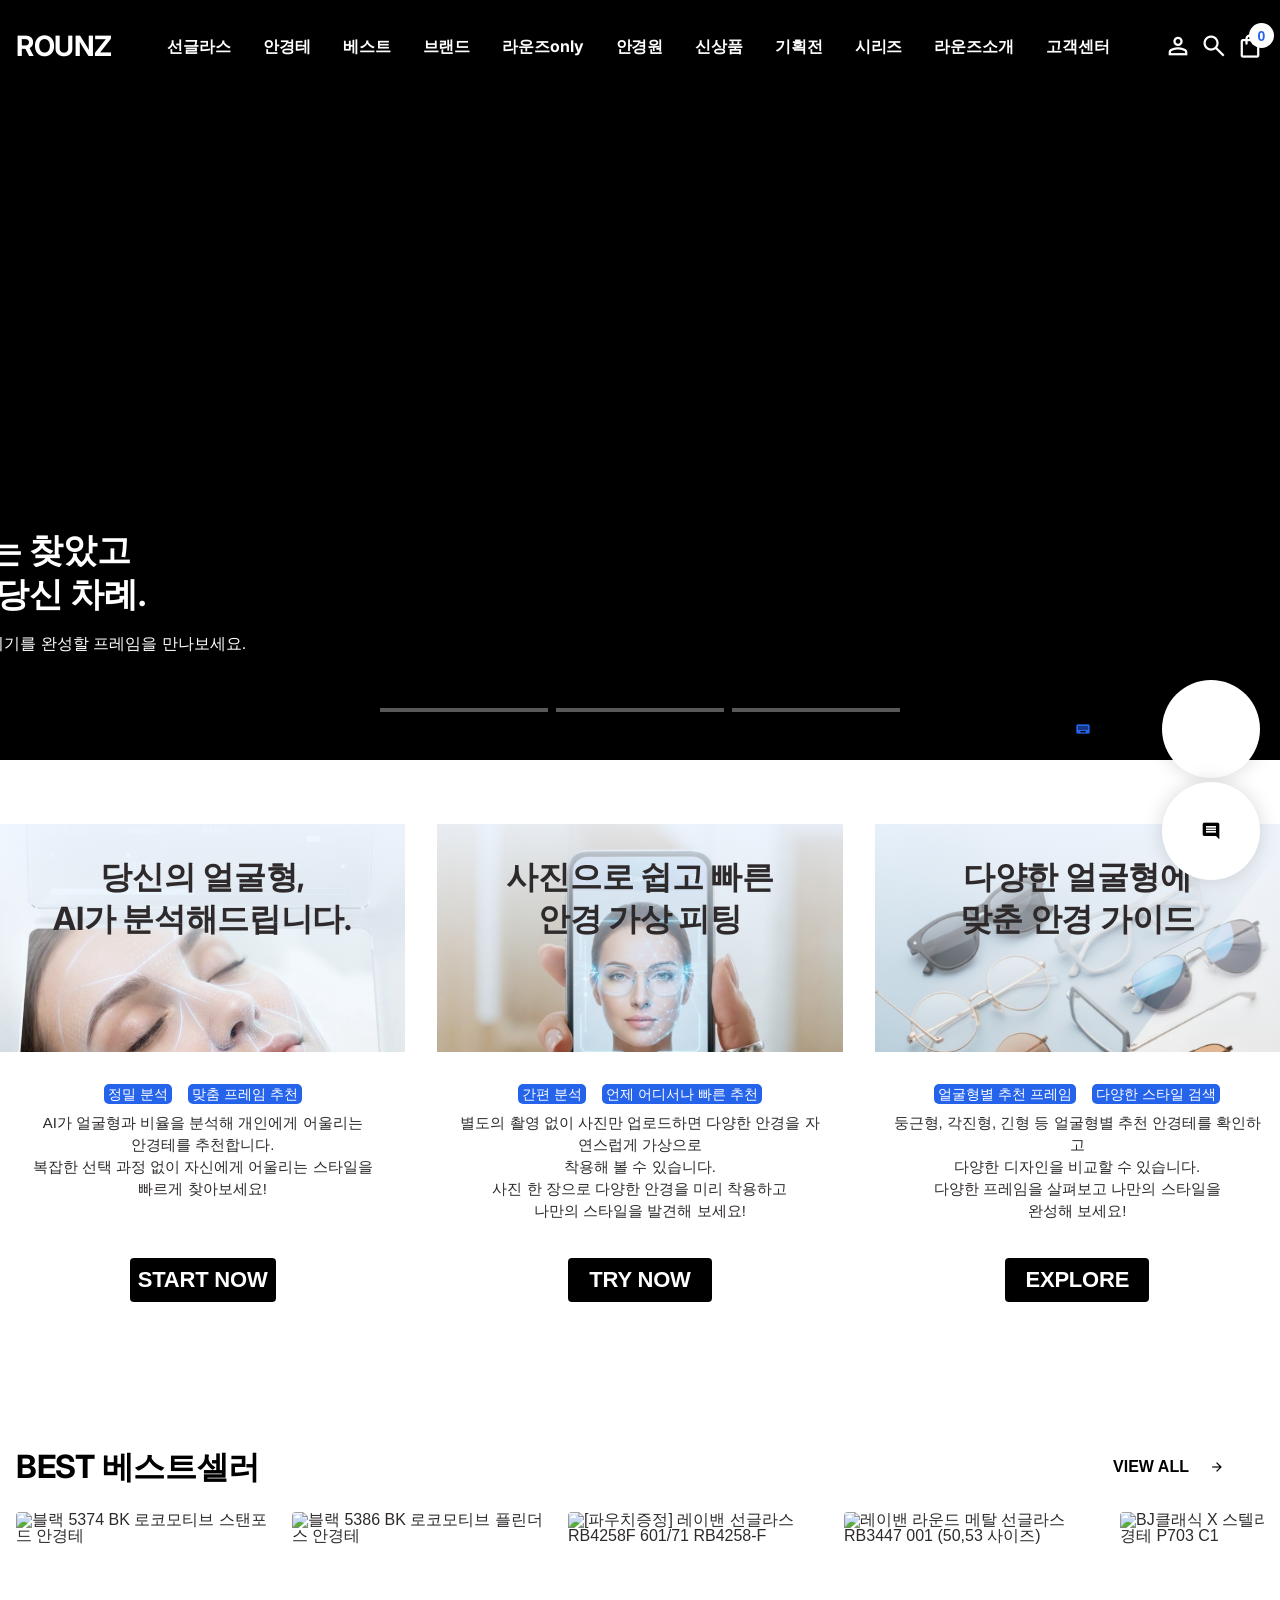
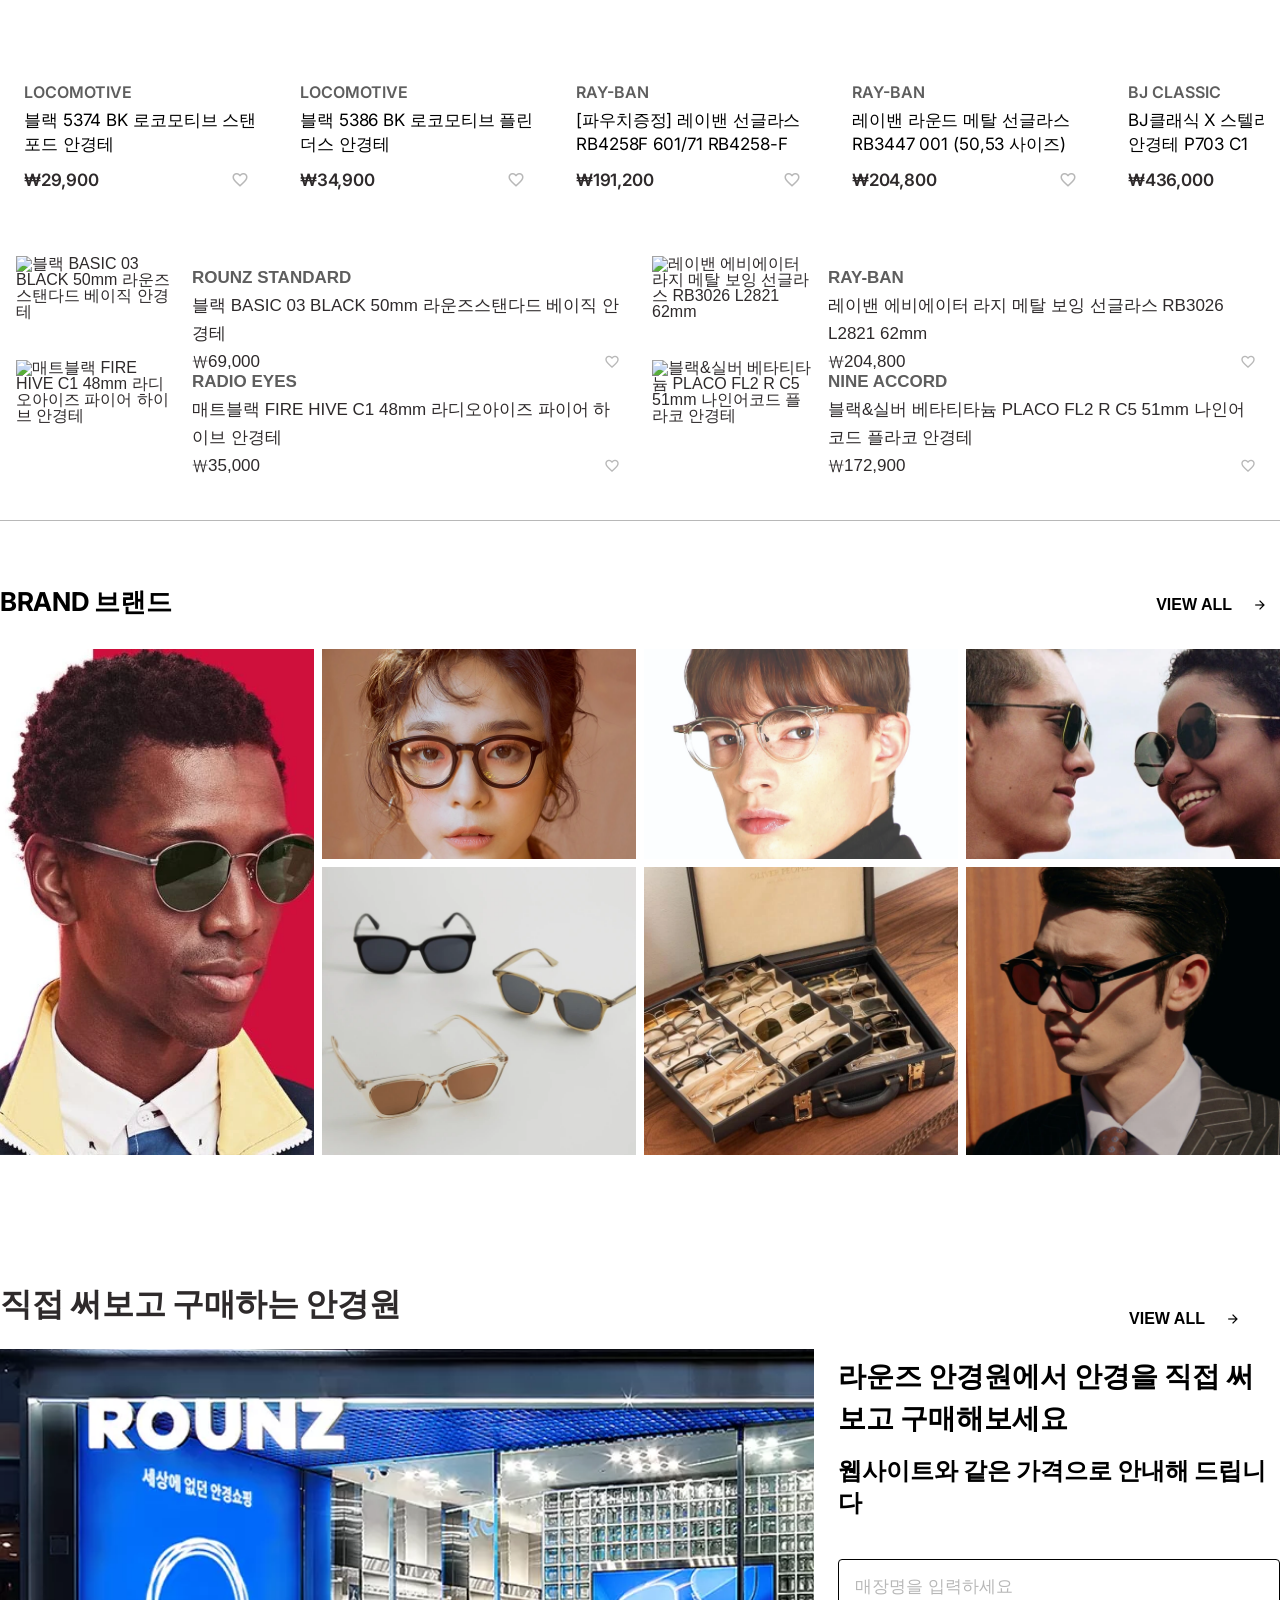
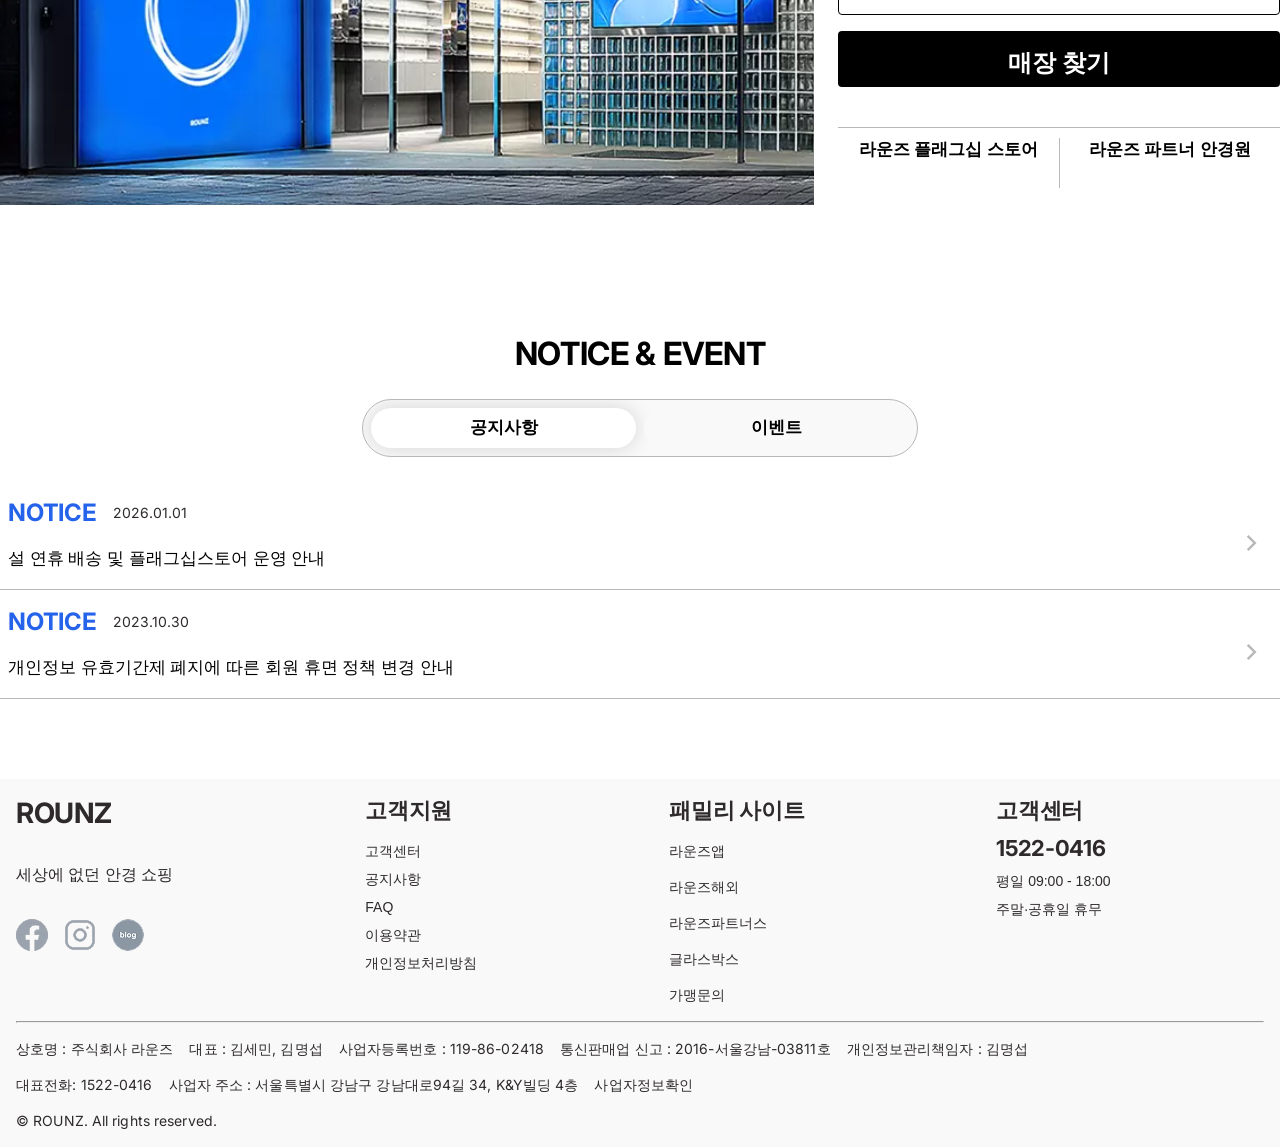
==== commit 21655951: "Merge branch 'main' into feat/main_page" ====
--- a/index.html
+++ b/index.html
@@ -729,32 +729,39 @@
         </div>
       </section>
 
-      <div class="floating-bar d-flex flex-column">
-        <a
-          href="#top"
-          class="floating-btn floating-btn--top d-flex align-items-center justify-content-center"
-          aria-label="맨 위로 이동">
-          <span class="typo-m-icons-xl-o">keyboard_double_arrow_up</span>
-        </a>
-
-        <button
-          type="button"
-          class="floating-btn floating-btn--chat d-flex align-items-center justify-content-center"
-          aria-label="채팅 상담">
-          <span class="typo-m-icons-xl-o">comment</span>
-        </button>
-      </div>
-
-      <footer class="footer"></footer>
-
-      <script type="module">
-        import { renderHeader } from "./js/modules/header.js";
-        import { renderFooter } from "./js/modules/footer.js";
-        renderHeader();
-        renderFooter();
-      </script>
-      <script src="./js/utils/common.js"></script>
-      <script src="js/utils/index.js"></script>
-    </body>
-  </html>
+      
+    </section>
+
+    <div class="floating-bar g-2"></div>
+
+    <footer class="footer"></footer>
+
+    <script type="module">
+      import { renderHeader , bindHeaderEvents } from "./js/modules/header.js";
+      import { renderFooter } from "./js/modules/footer.js";
+      import { renderFloatingBar } from "./js/modules/floating-bar.js";
+      renderHeader();
+      renderFooter();
+      renderFloatingBar();
+
+      // 1. 헤더 렌더링 및 기본 이벤트 실행
+      renderHeader();
+      const headerTarget = document.querySelector('.header');
+      bindHeaderEvents(headerTarget);
+
+      // ==========================================
+      // 2. 메인 페이지 전용: 스크롤 감지 투명 헤더 로직
+      // ==========================================
+      window.addEventListener('scroll', () => {
+        // 스크롤이 50px 이상 내려갔는지 확인
+        if (window.scrollY > 50) {
+          headerTarget.classList.add('scrolled'); // 배경색 채우기
+        } else {
+          headerTarget.classList.remove('scrolled'); // 다시 투명하게
+        }
+      });
+    </script>
+    <script src="./js/utils/common.js"></script>
+    <script src="js/utils/index.js"></script>
+  </body>
 </html>
--- a/css/index.css
+++ b/css/index.css
@@ -43,7 +43,6 @@
 
 .hero-video {
   width: 100%;
-  padding-top: 0;
   background: var(--color-black);
 }
 
@@ -1411,3 +1410,38 @@
     color: var(--color-yellow);
   }
 }
+
+/* --- index.css --- */
+
+/* 1. 메인 페이지 기본 헤더 상태 (투명) */
+.header {
+  background-color: transparent !important; /* 배경 투명하게 */
+  box-shadow: none !important;              /* 헤더 그림자 제거 (있는 경우) */
+  border-bottom: none !important;           /* 하단 선 제거 (있는 경우) */
+  transition: background-color 0.3s ease, box-shadow 0.3s ease; /* 부드러운 전환 효과 */
+}
+
+.header .header-icons{
+  color: var(--color-white);
+}
+
+/* 2. 스크롤이 내려갔을 때 붙을 클래스 (.scrolled) */
+.header.scrolled {
+  background-color: var(--color-white) !important; /* 다시 흰색으로 (또는 #ffffff) */
+  box-shadow: 0 4px 4px var(--color-overlay) !important; /* 살짝 그림자 추가 (선택사항) */
+  border-bottom: var(--color-gray) 1px solid !important;
+}
+.header.scrolled .header-icons{
+  color: var(--color-black);
+}
+
+@media (min-width: 1200px)  {
+  .header .main-menu-panel{
+    color: var(--color-white);
+  }
+
+    .header.scrolled .main-menu-panel{
+    color: var(--color-black);
+  }
+  
+}
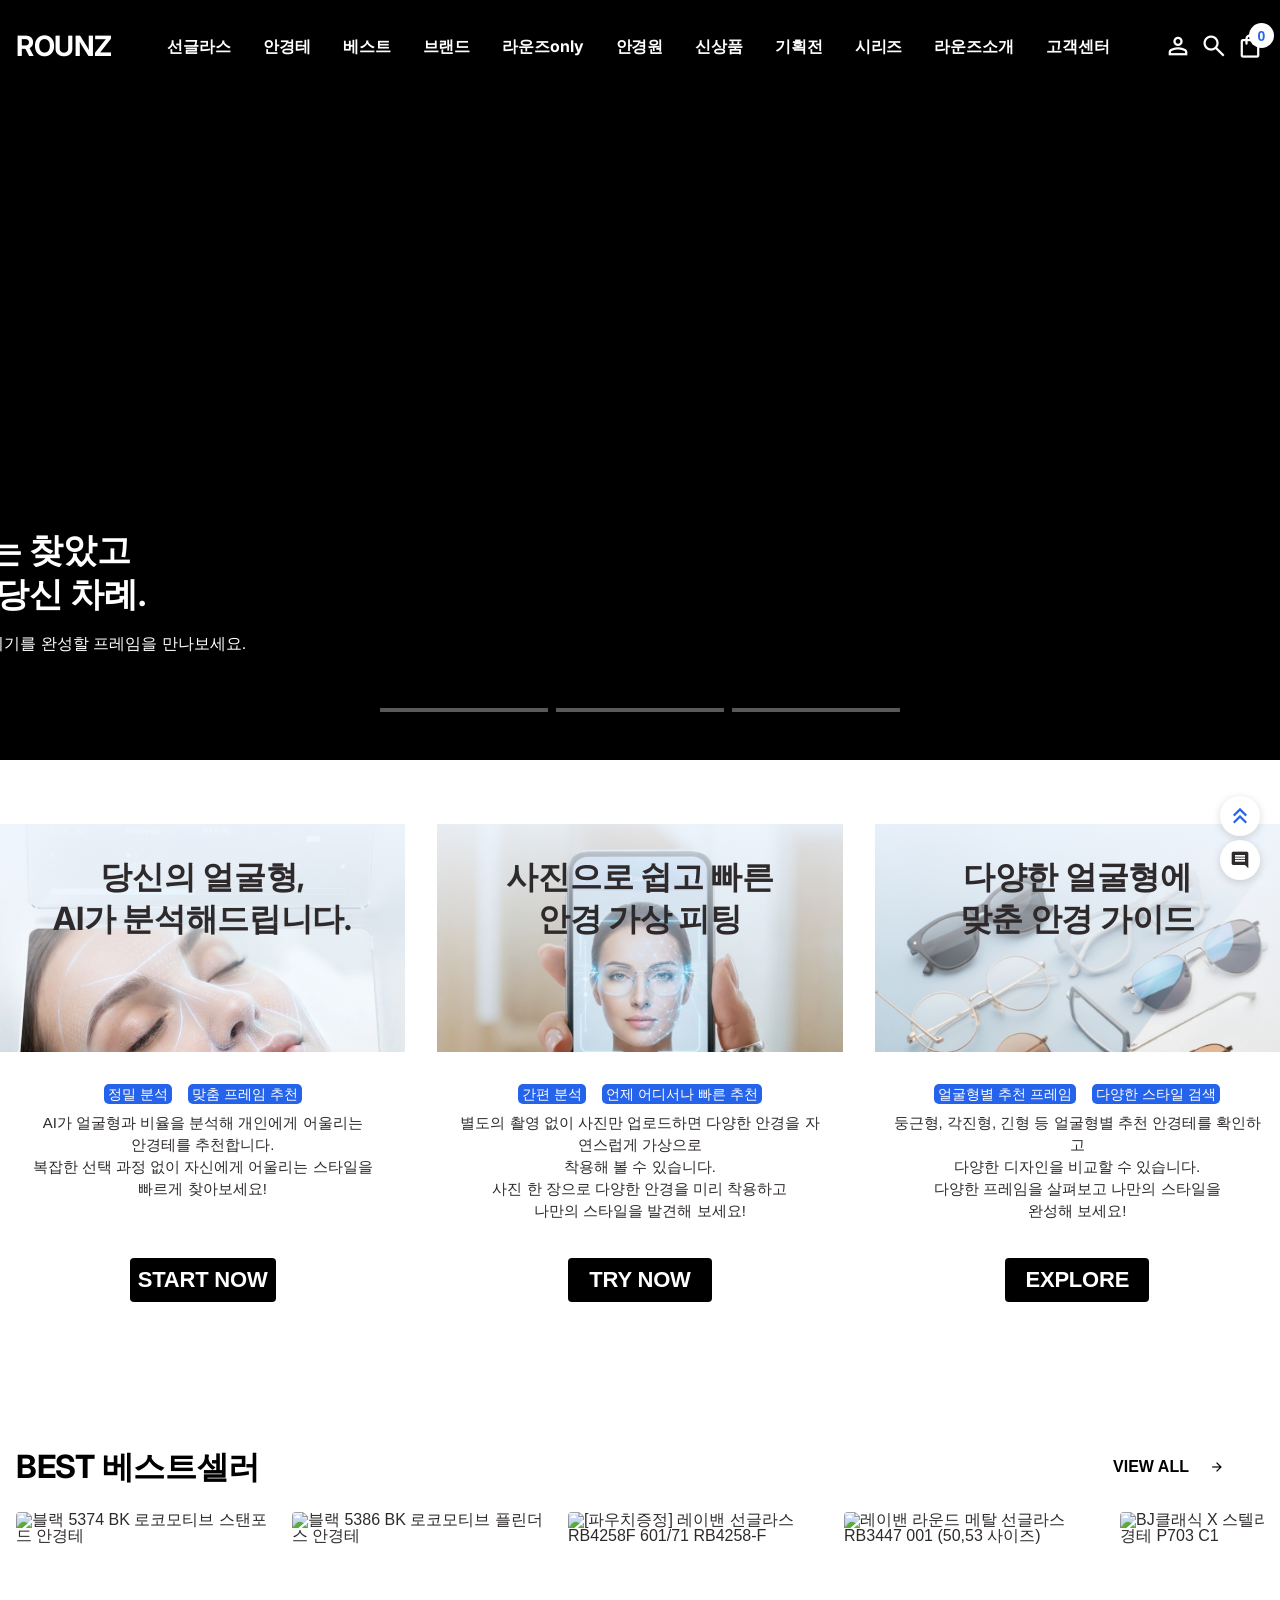
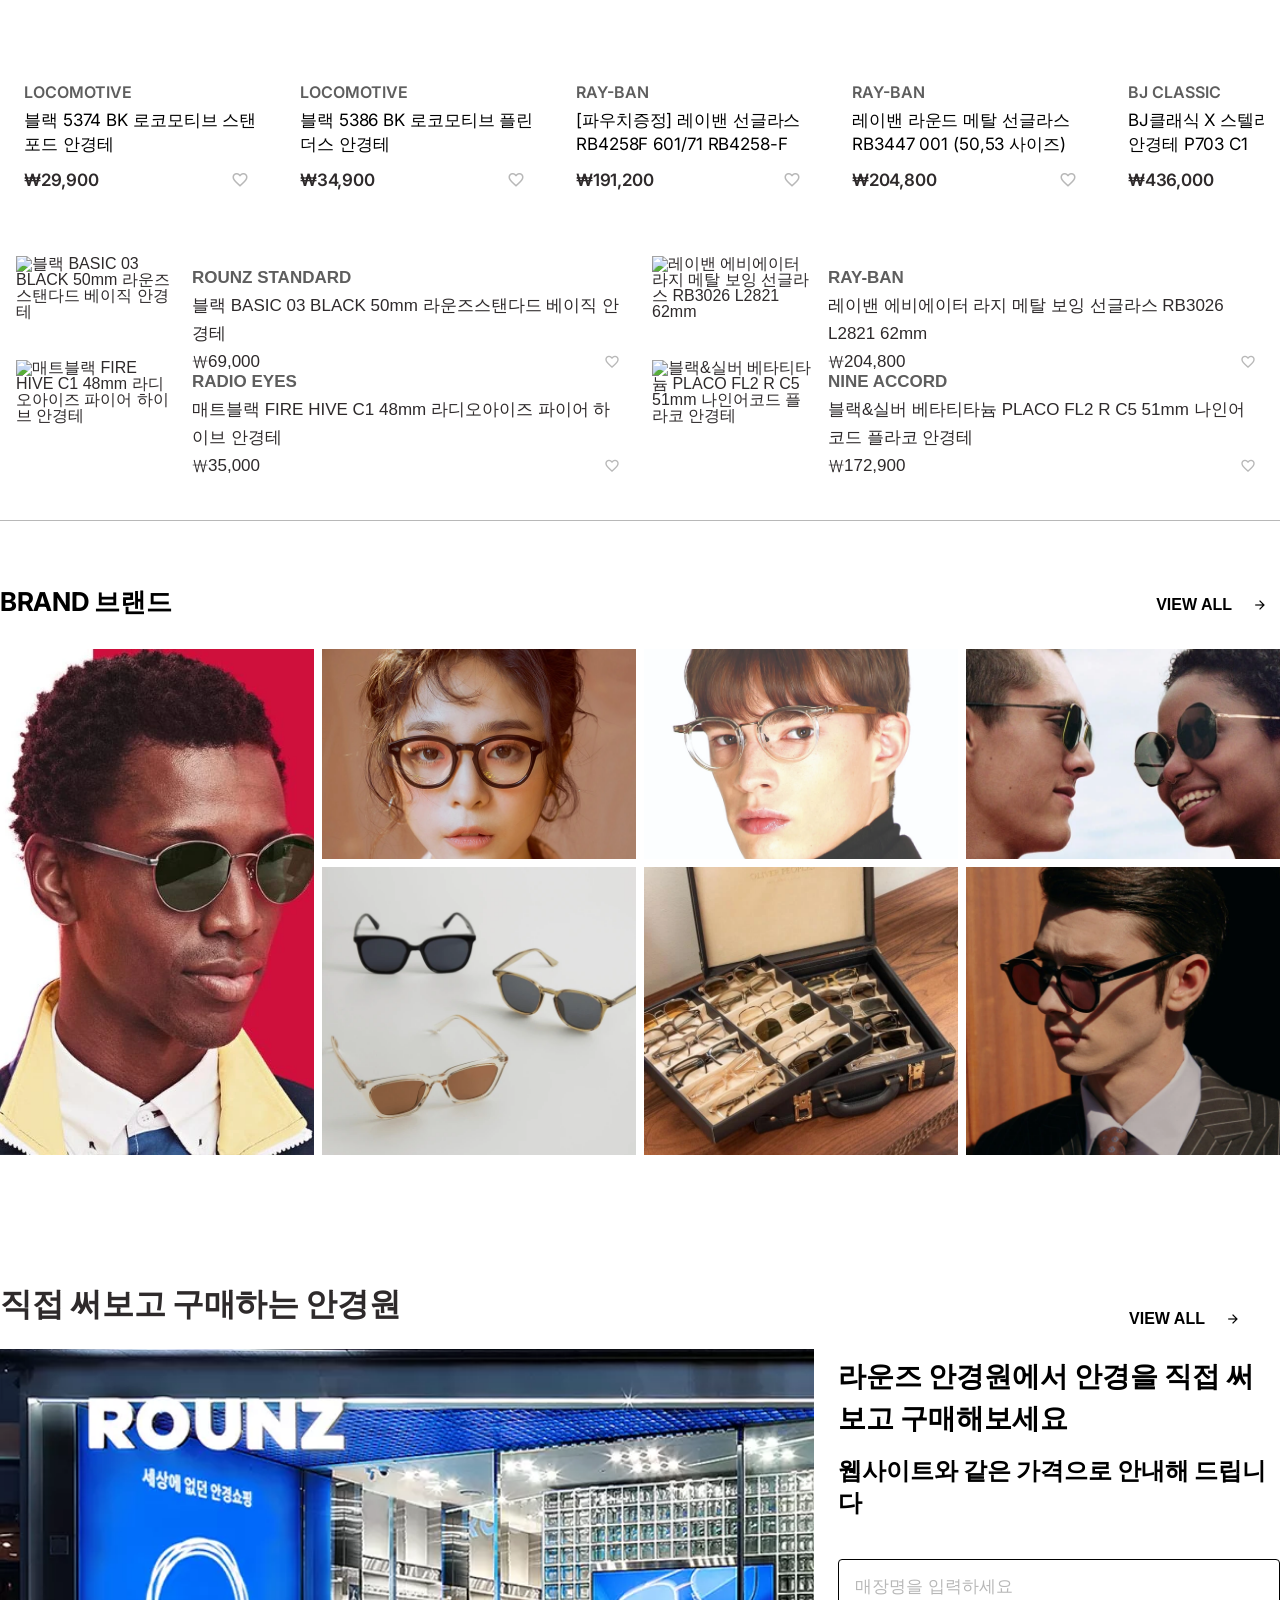
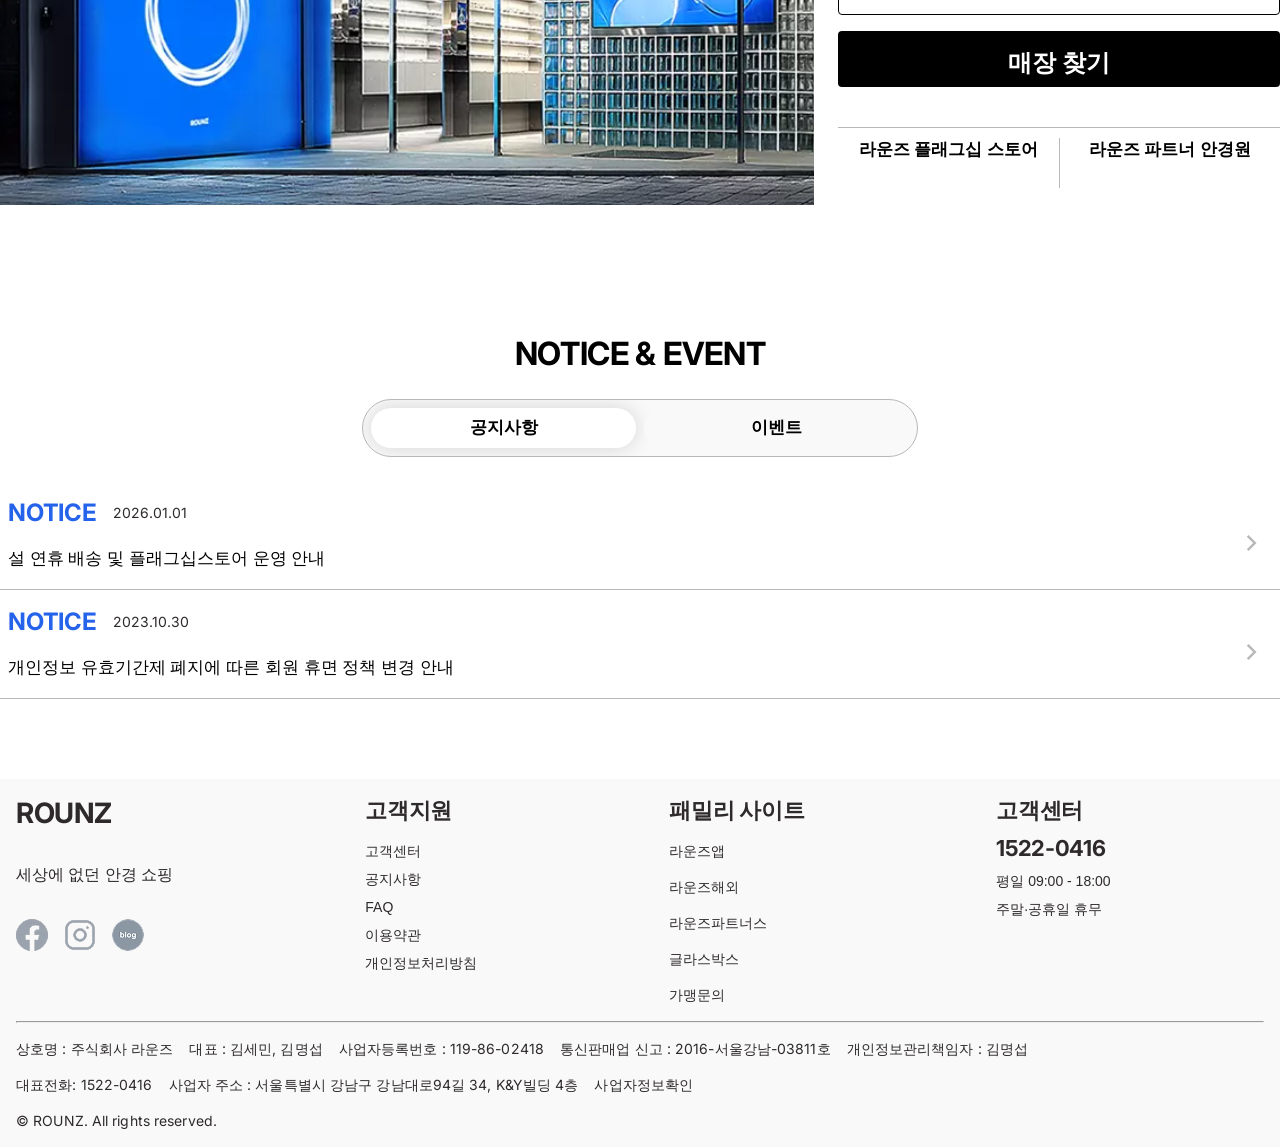
==== commit b3b908fc: "feat:비디오 파일 경로 수정 및 불필요한 CSS 클래스 제거" ====
--- a/index.html
+++ b/index.html
@@ -25,7 +25,7 @@
         <div class="hero-video-slider" data-hero-video-slider>
           <article class="hero-video-slide is-active" data-hero-slide>
             <video class="hero-video-media" muted playsinline preload="metadata" data-hero-media>
-              <source src="vidio/vidio_2.mp4" type="video/mp4" />
+              <source src="video/video_2.mp4" type="video/mp4" />
             </video>
 
             <div class="hero-video-copy">
@@ -37,7 +37,7 @@
 
           <article class="hero-video-slide" data-hero-slide>
             <video class="hero-video-media" muted playsinline preload="metadata" data-hero-media>
-              <source src="vidio/vidio_1.mp4" type="video/mp4" />
+              <source src="video/video_1.mp4" type="video/mp4" />
             </video>
             <div class="hero-video-copy">
               <p class="hero-video-eyebrow typo-m-product-brand">VIRTUAL FITTING</p>
@@ -48,7 +48,7 @@
 
           <article class="hero-video-slide" data-hero-slide>
             <video class="hero-video-media" muted playsinline preload="metadata" data-hero-media>
-              <source src="vidio/vidio_3.mp4" type="video/mp4" />
+              <source src="video/video_3.mp4" type="video/mp4" />
             </video>
 
             <div class="hero-video-copy">
@@ -72,7 +72,7 @@
       <section class="guide">
         <div class="container g-4 d-flex text-center guide-slider">
           <article class="guide-card d-flex flex-column g-2">
-            <img class="guide-card-img" src="img/main_AI_2.webp" alt="AI 얼굴형 분석" />
+            <img class="guide-card-img" src="img/main/main_AI_2.webp" alt="AI 얼굴형 분석" />
 
             <div class="guide-text typo-m-header-l">
               <h2>당신의 얼굴형,<br />AI가 분석해드립니다.</h2>
@@ -95,7 +95,7 @@
           </article>
 
           <article class="guide-card d-flex flex-column g-2">
-            <img class="guide-card-img" src="img/main_AI_1.webp" alt="가상 피팅" />
+            <img class="guide-card-img" src="img/main/main_AI_1.webp" alt="가상 피팅" />
 
             <div class="guide-text typo-m-header-l">
               <h2>사진으로 쉽고 빠른<br />안경 가상 피팅</h2>
@@ -118,7 +118,7 @@
           </article>
 
           <article class="guide-card d-flex flex-column g-2">
-            <img src="img/main_AI_3.webp" alt="안경 가이드" />
+            <img src="img/main/main_AI_3.webp" alt="안경 가이드" />
 
             <div class="guide-text typo-m-header-l">
               <h2>다양한 얼굴형에<br />맞춘 안경 가이드</h2>
@@ -367,7 +367,7 @@
             <ul class="left-column g-1 d-flex flex-column">
               <li class="brand-item brand-item-1">
                 <a href="#" class="brand-card">
-                  <img src="img/Main_brand_1.webp" alt="TOMMY HILFIGER 모델 사진" />
+                  <img src="img/main_brand/Main_brand_1.webp" alt="TOMMY HILFIGER 모델 사진" />
                   <span class="hover-overlay typo-m-btn-m d-flex justify-content-center align-items-center"
                     >TOMMY HILFIGER</span
                   ><span
@@ -378,7 +378,7 @@
               </li>
               <li class="brand-item brand-item-2">
                 <a href="#" class="brand-card">
-                  <img src="img/Main_brand_2.webp" alt="BAIRIMENG 모델 사진" />
+                  <img src="img/main_brand/Main_brand_2.webp" alt="BAIRIMENG 모델 사진" />
                   <span class="hover-overlay typo-m-btn-m d-flex justify-content-center align-items-center"
                     >BAIRIMENG</span
                   ><span>
@@ -389,7 +389,7 @@
               </li>
               <li class="brand-item brand-item-3">
                 <a href="#" class="brand-card">
-                  <img src="img/Main_brand_3.webp" alt="ROUNZ BASIC 안경 사진" />
+                  <img src="img/main_brand/Main_brand_3.webp" alt="ROUNZ BASIC 안경 사진" />
                   <span class="hover-overlay typo-m-btn-m d-flex justify-content-center align-items-center"
                     >ROUNZ BASIC</span
                   >
@@ -404,7 +404,7 @@
             <ul class="right-column g-1 d-flex flex-column">
               <li class="brand-item brand-item-4">
                 <a href="#" class="brand-card">
-                  <img src="img/Main_brand_4.webp" alt="SAGAWAFUJII 모델 사진" />
+                  <img src="img/main_brand/Main_brand_4.webp" alt="SAGAWAFUJII 모델 사진" />
                   <span class="hover-overlay typo-m-btn-m d-flex justify-content-center align-items-center"
                     >SAGAWAFUJII</span
                   >
@@ -416,7 +416,7 @@
               </li>
               <li class="brand-item brand-item-5">
                 <a href="#" class="brand-card">
-                  <img src="img/Main_brand_5.webp" alt="MYKITA 모델 사진" />
+                  <img src="img/main_brand/Main_brand_5.webp" alt="MYKITA 모델 사진" />
                   <span class="hover-overlay typo-m-btn-m d-flex justify-content-center align-items-center">MYKITA</span
                   ><span>
                     정교한 수작업과 첨단 기술이 만나 완성된 브랜드입니다. 미니멀한 디자인과 독창적인 감성이 조화를
@@ -426,7 +426,7 @@
               </li>
               <li class="brand-item brand-item-6">
                 <a href="#" class="brand-card">
-                  <img src="img/Main_brand_6.webp" alt="OLIVER PEOPLES 안경 사진" />
+                  <img src="img/main_brand/Main_brand_6.webp" alt="OLIVER PEOPLES 안경 사진" />
                   <span class="hover-overlay typo-m-btn-m d-flex justify-content-center align-items-center"
                     >OLIVER PEOPLES</span
                   ><span
@@ -437,7 +437,7 @@
               </li>
               <li class="brand-item brand-item-7">
                 <a href="#" class="brand-card">
-                  <img src="img/Main_brand_7.webp" alt="PUBLIC BEACON 모델 사진" />
+                  <img src="img/main_brand/Main_brand_7.webp" alt="PUBLIC BEACON 모델 사진" />
                   <span class="hover-overlay typo-m-btn-m d-flex justify-content-center align-items-center"
                     >PUBLIC BEACON</span
                   ><span>
--- a/css/index.css
+++ b/css/index.css
@@ -1348,68 +1348,6 @@
   gap: 4px;
 }
 
-.floating-btn {
-  width: 40px;
-  height: 40px;
-  border: none;
-  border-radius: 50%;
-  background: var(--color-white);
-  transition:
-    width 0.2s ease,
-    height 0.2s ease,
-    color 0.2s ease;
-
-  box-shadow: var(--shadow-main);
-  cursor: pointer;
-}
-
-.floating-btn--top {
-  color: var(--color-point);
-}
-
-.floating-btn--chat {
-  color: var(--color-black);
-}
-
-.floating-btn--top:hover {
-  color: var(--color-red);
-}
-
-.floating-btn--chat:hover {
-  color: var(--color-yellow);
-}
-
-@media (min-width: 1200px) {
-  .floating-btn {
-    width: 98px;
-    height: 98px;
-    gap: var(--base-unit);
-  }
-
-  .floating-btn--top .typo-m-icons-xl-o {
-    font-family: var(--font-material-icons);
-    font-size: var(--p-icon-3xl-size);
-    line-height: var(--p-icon-3xl-line);
-    font-weight: 400;
-    letter-spacing: 0;
-  }
-
-  .floating-btn--chat .typo-m-icons-xl-o {
-    font-family: var(--font-material-icons);
-    font-size: var(--p-icon-2xl-size);
-    line-height: var(--p-icon-2xl-line);
-    font-weight: 400;
-    letter-spacing: 0;
-  }
-
-  .floating-btn--top:hover .typo-m-icons-xl-o {
-    color: var(--color-red);
-  }
-
-  .floating-btn--chat:hover .typo-m-icons-xl-o {
-    color: var(--color-yellow);
-  }
-}
 
 /* --- index.css --- */
 
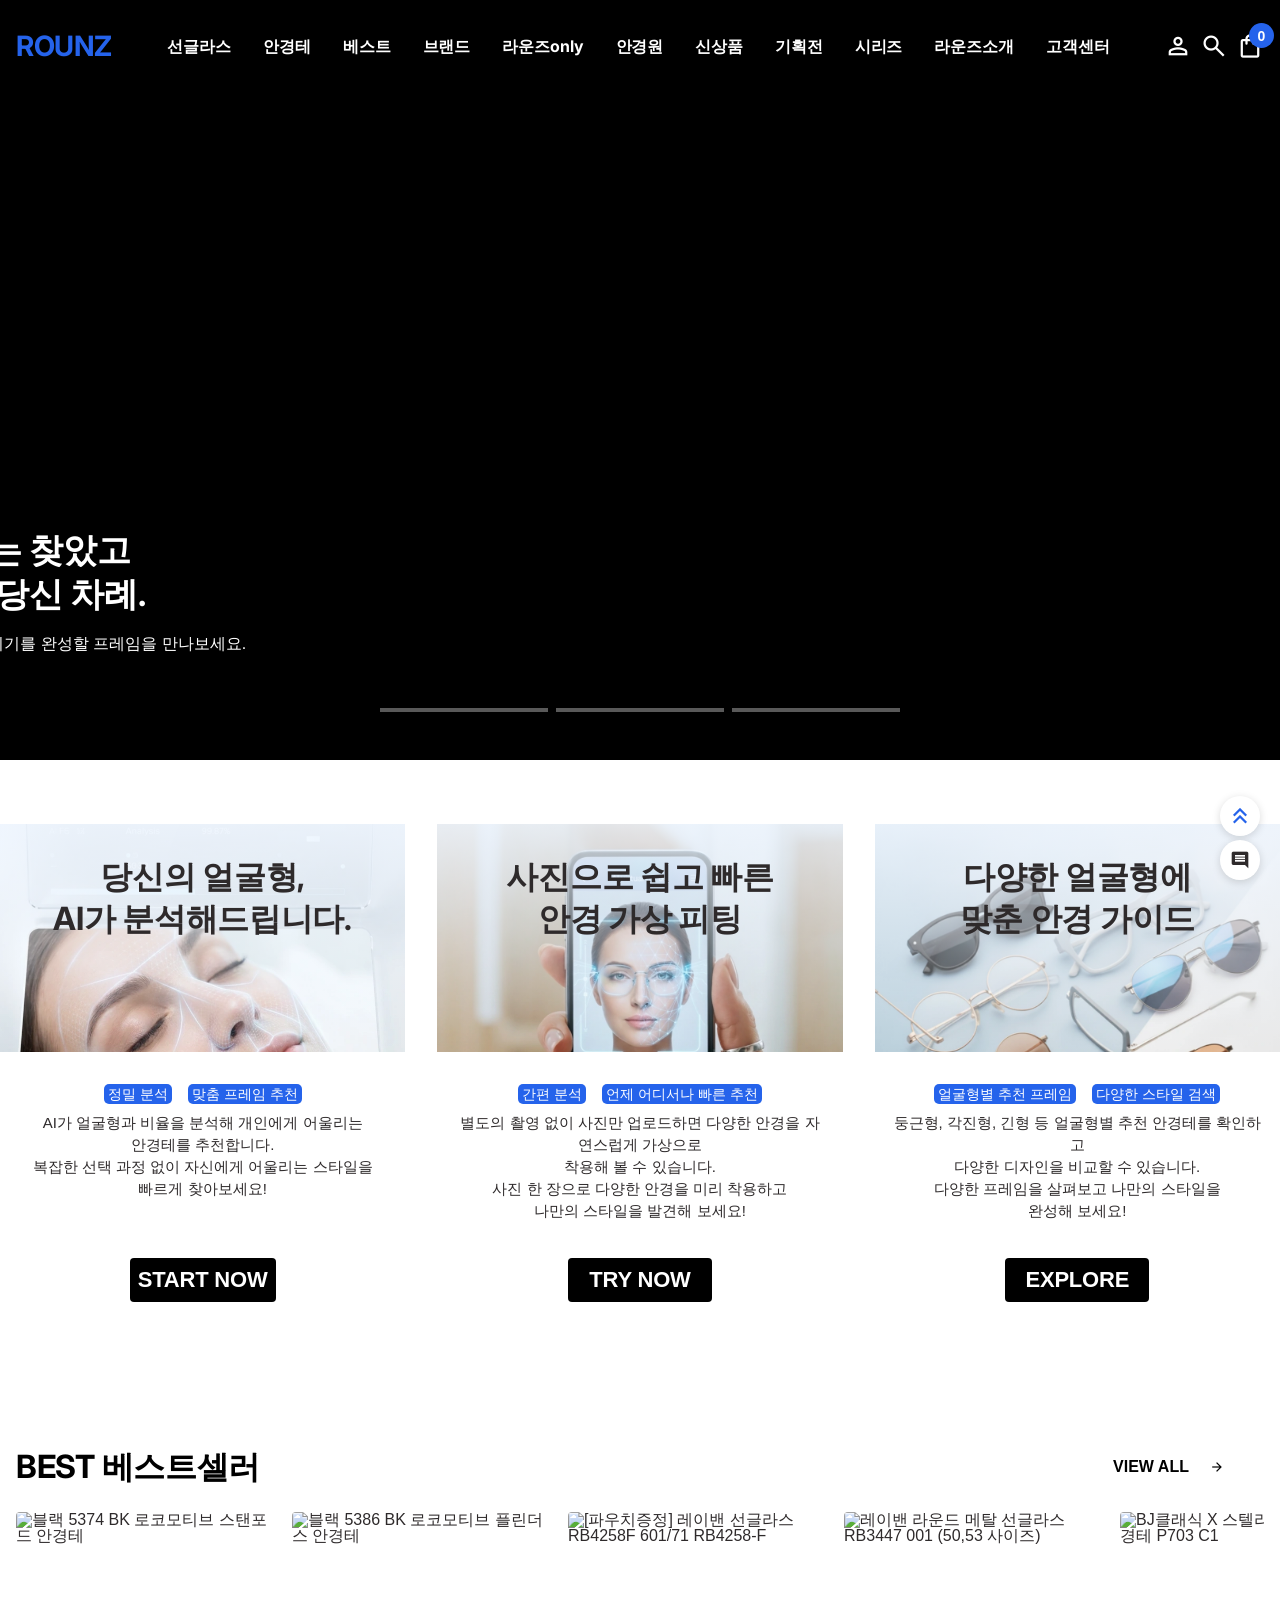
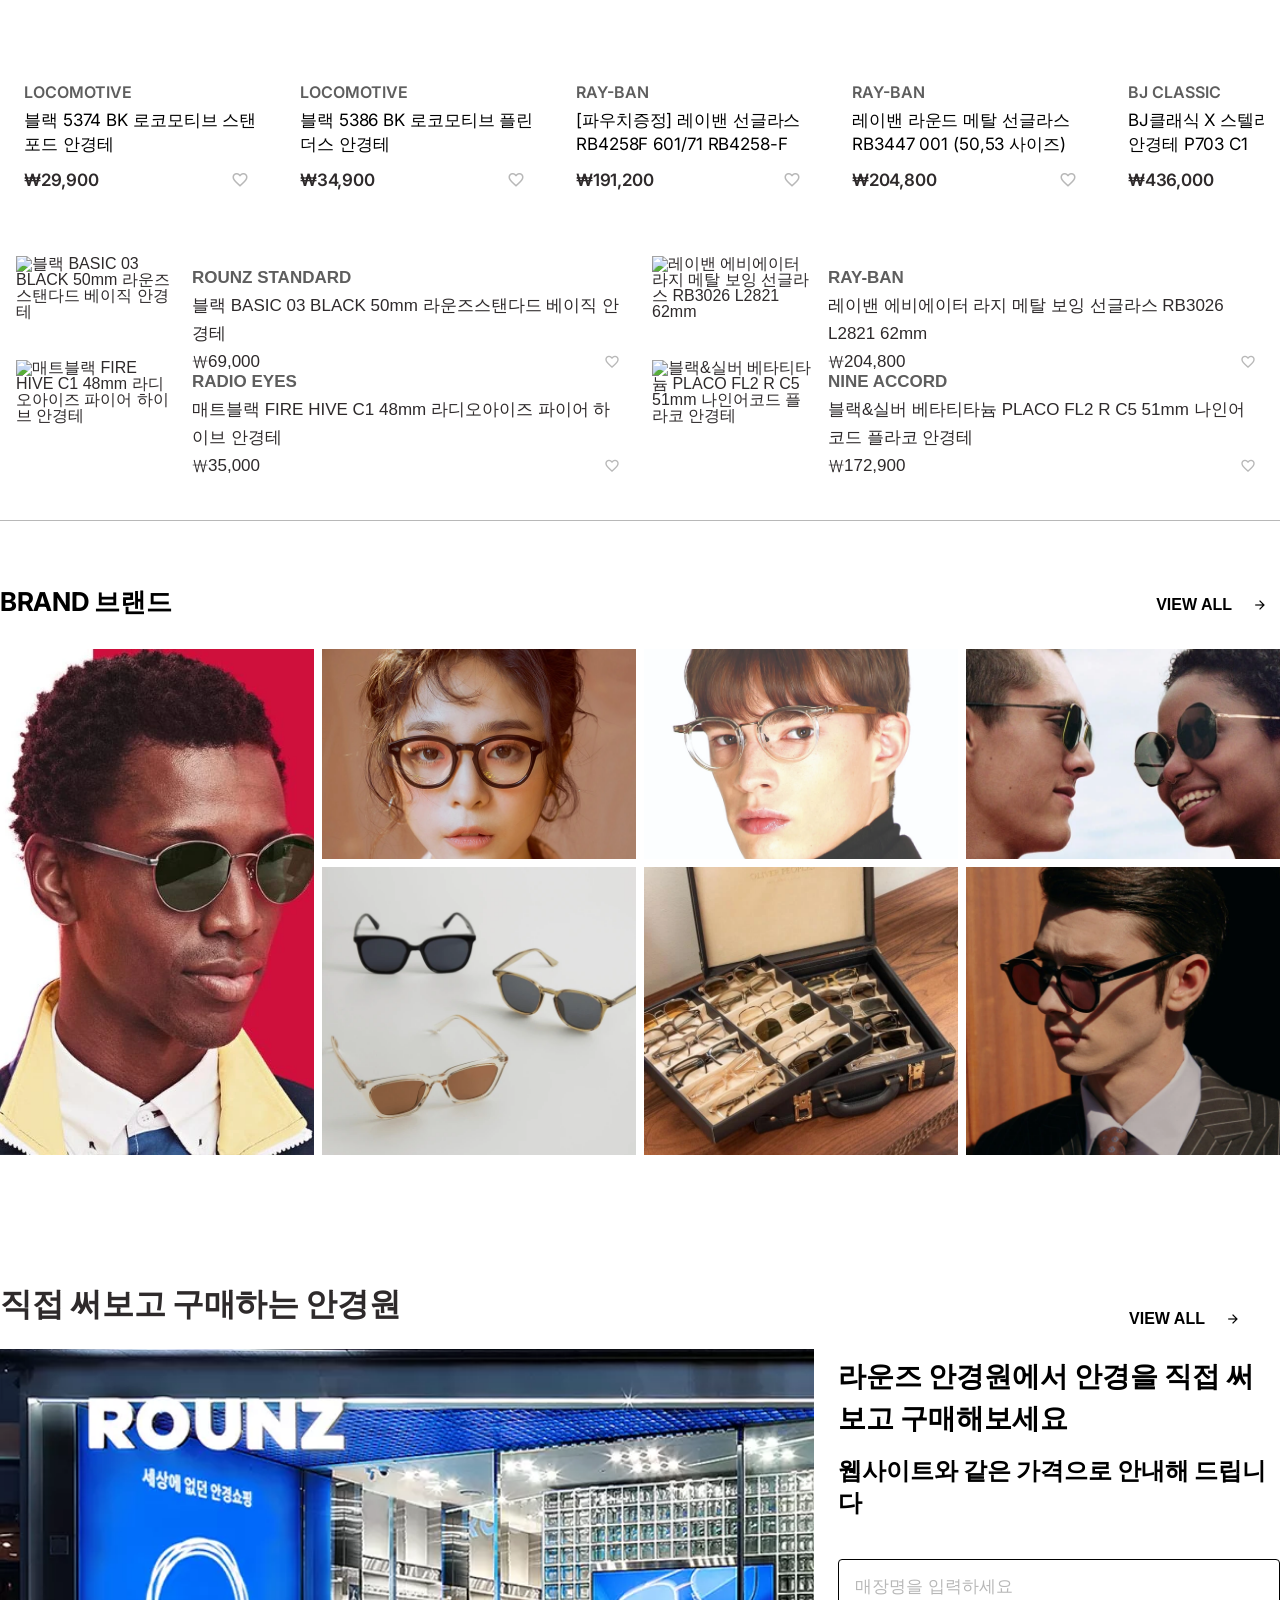
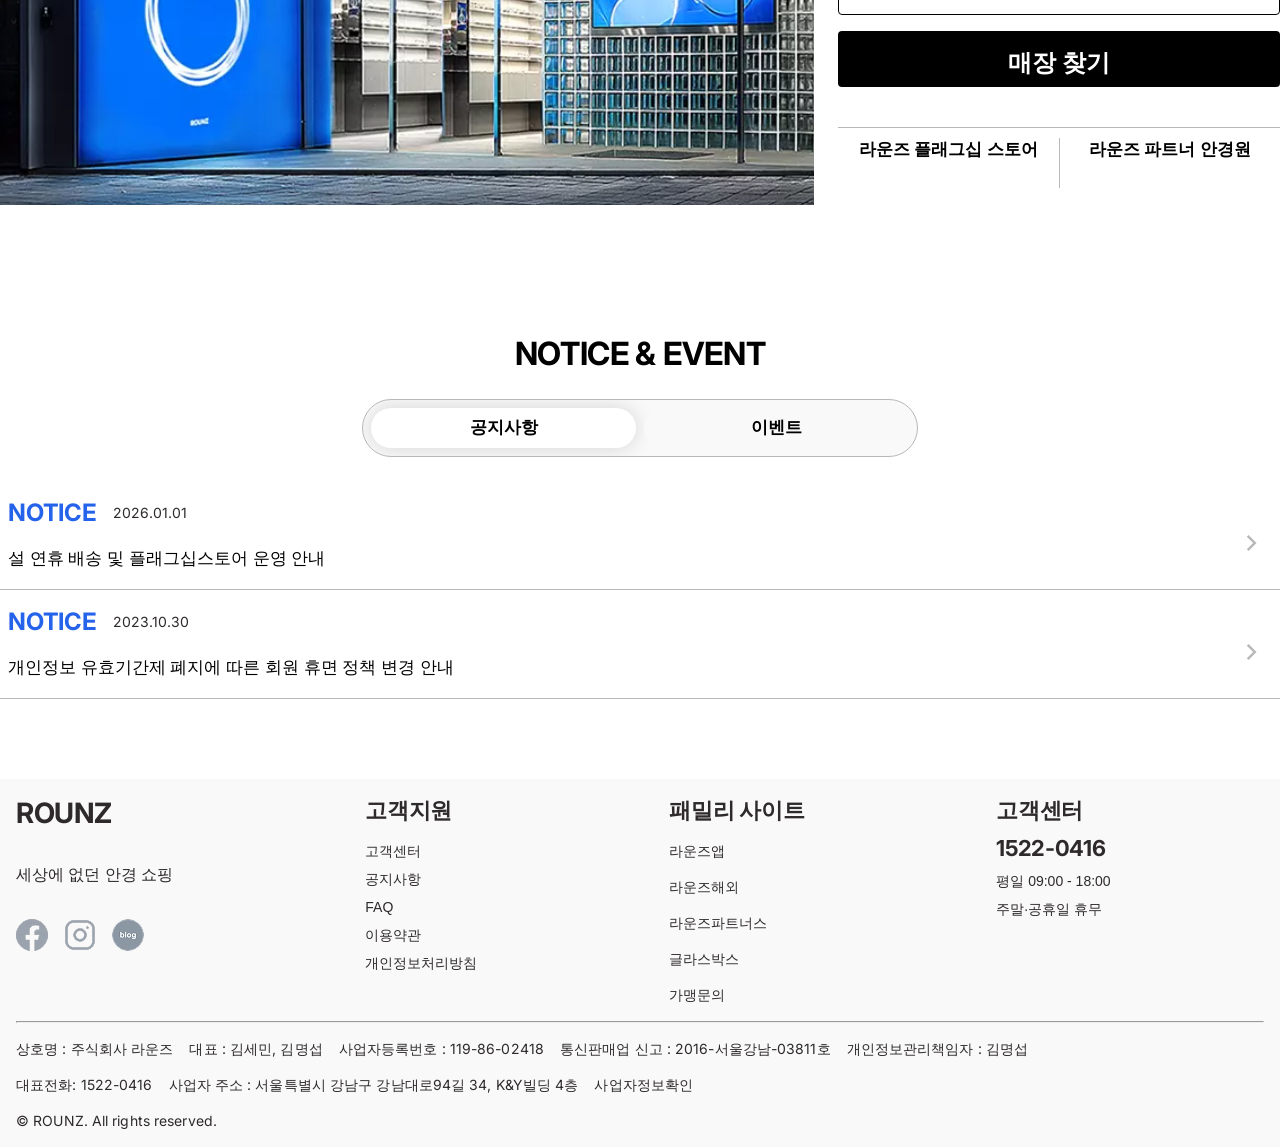
==== commit 932a87b4: "fix: w3c" ====
--- a/index.html
+++ b/index.html
@@ -1,6 +1,5 @@
 <!doctype html>
 <html lang="ko">
-  <html lang="en">
     <head>
       <meta charset="UTF-8" />
       <meta name="viewport" content="width=device-width, initial-scale=1.0" />
@@ -730,7 +729,6 @@
       </section>
 
       
-    </section>
 
     <div class="floating-bar g-2"></div>
 
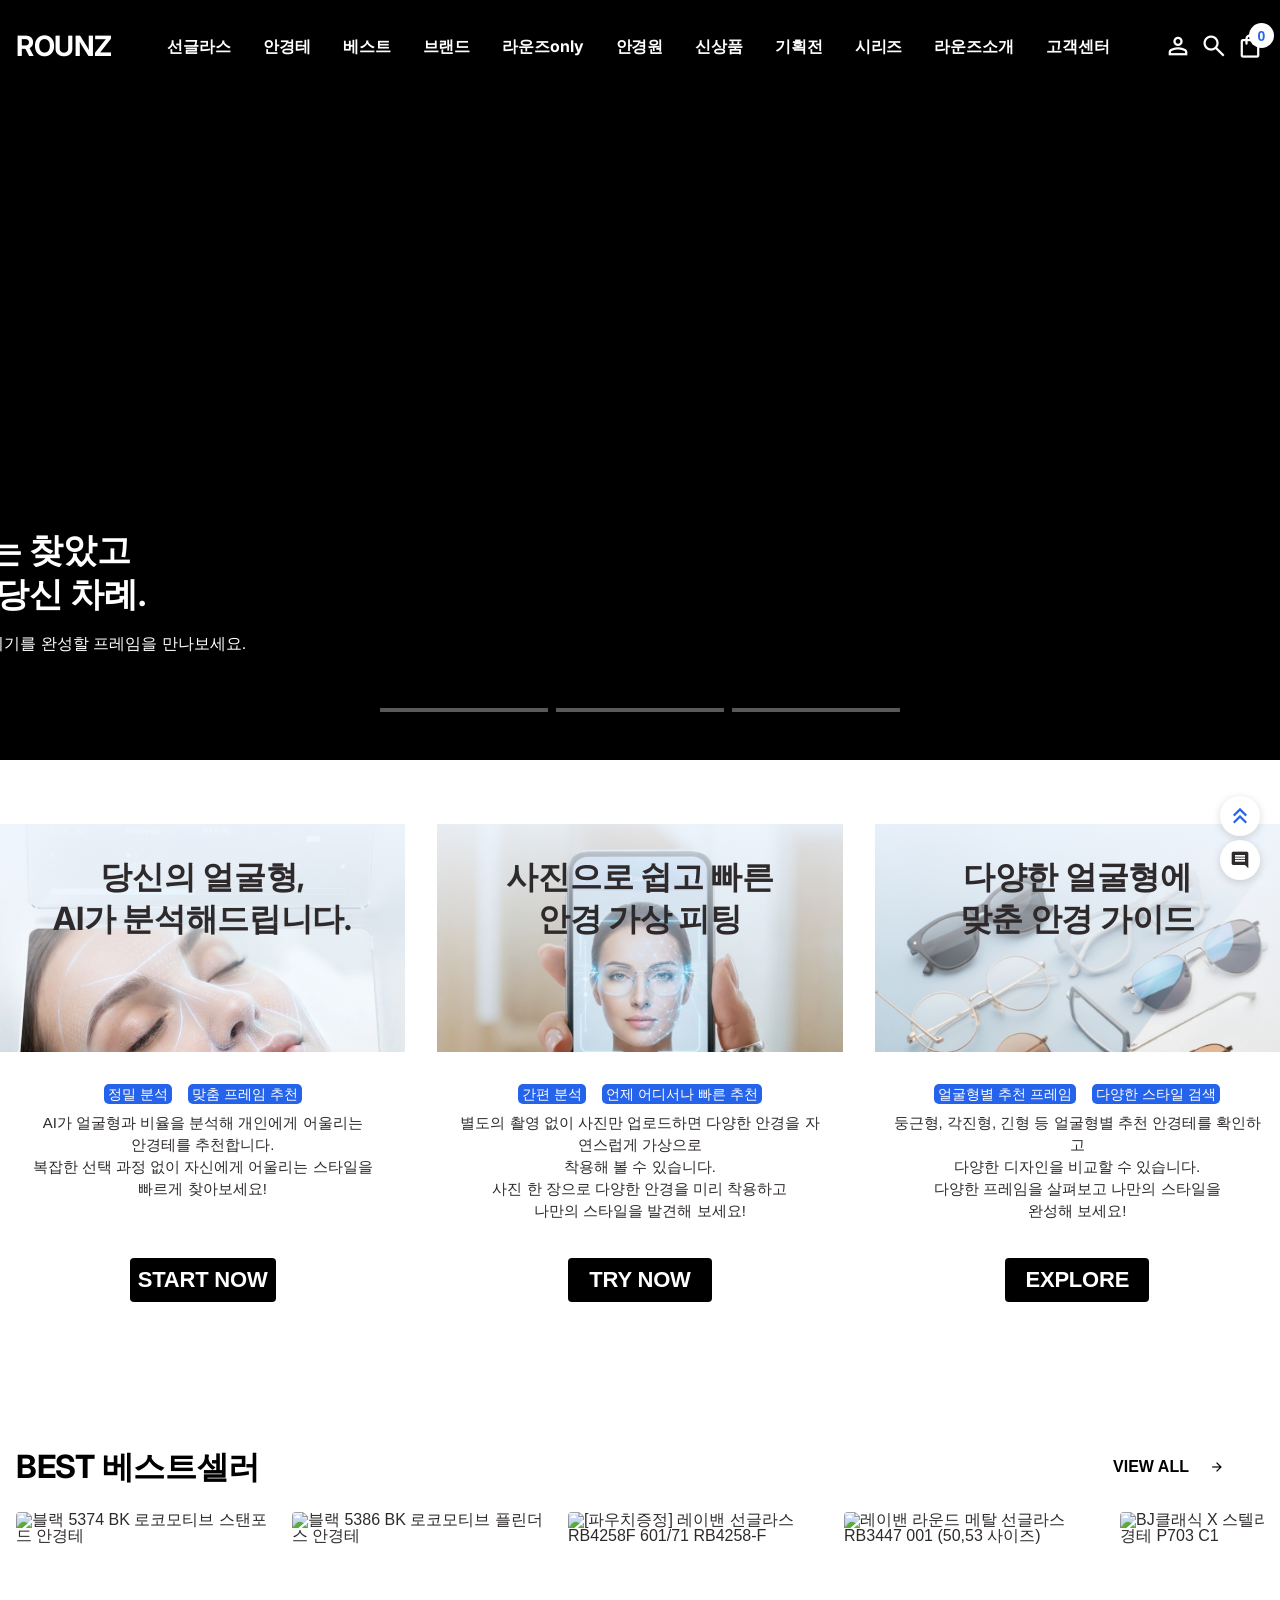
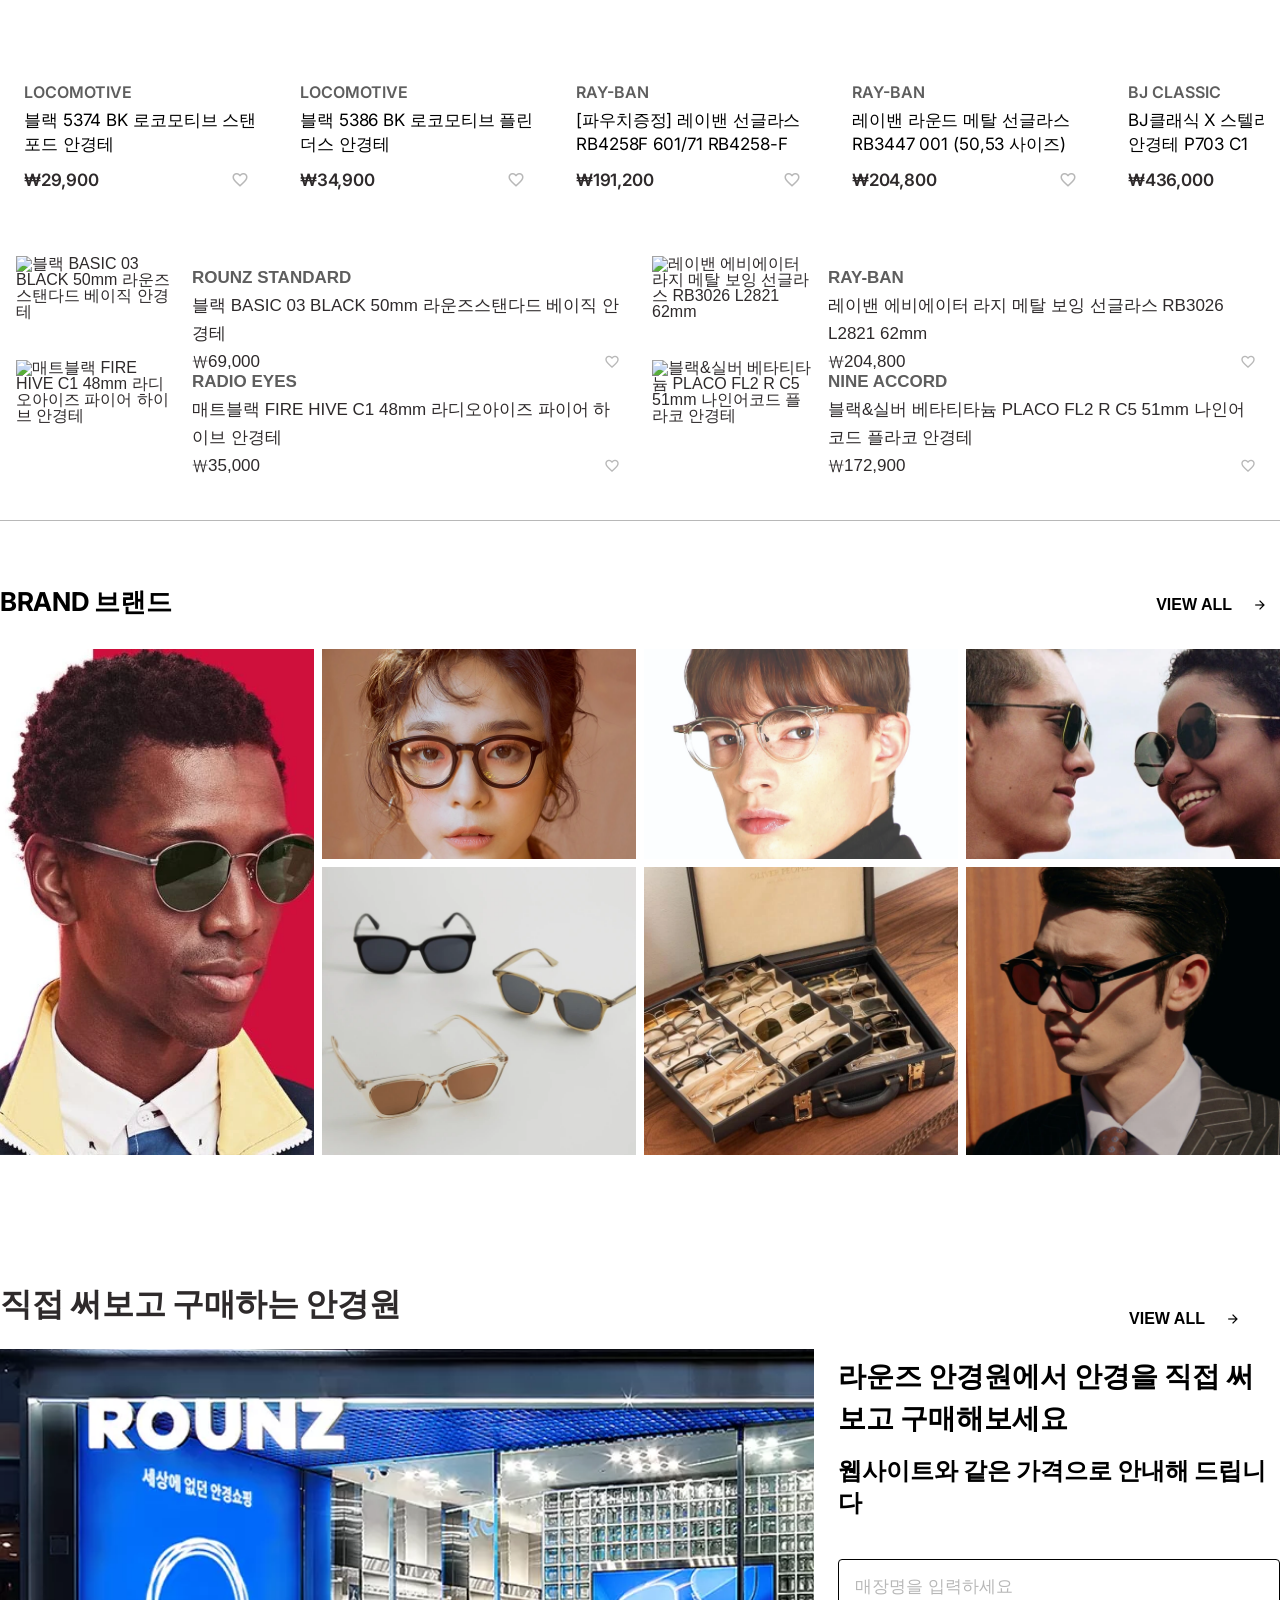
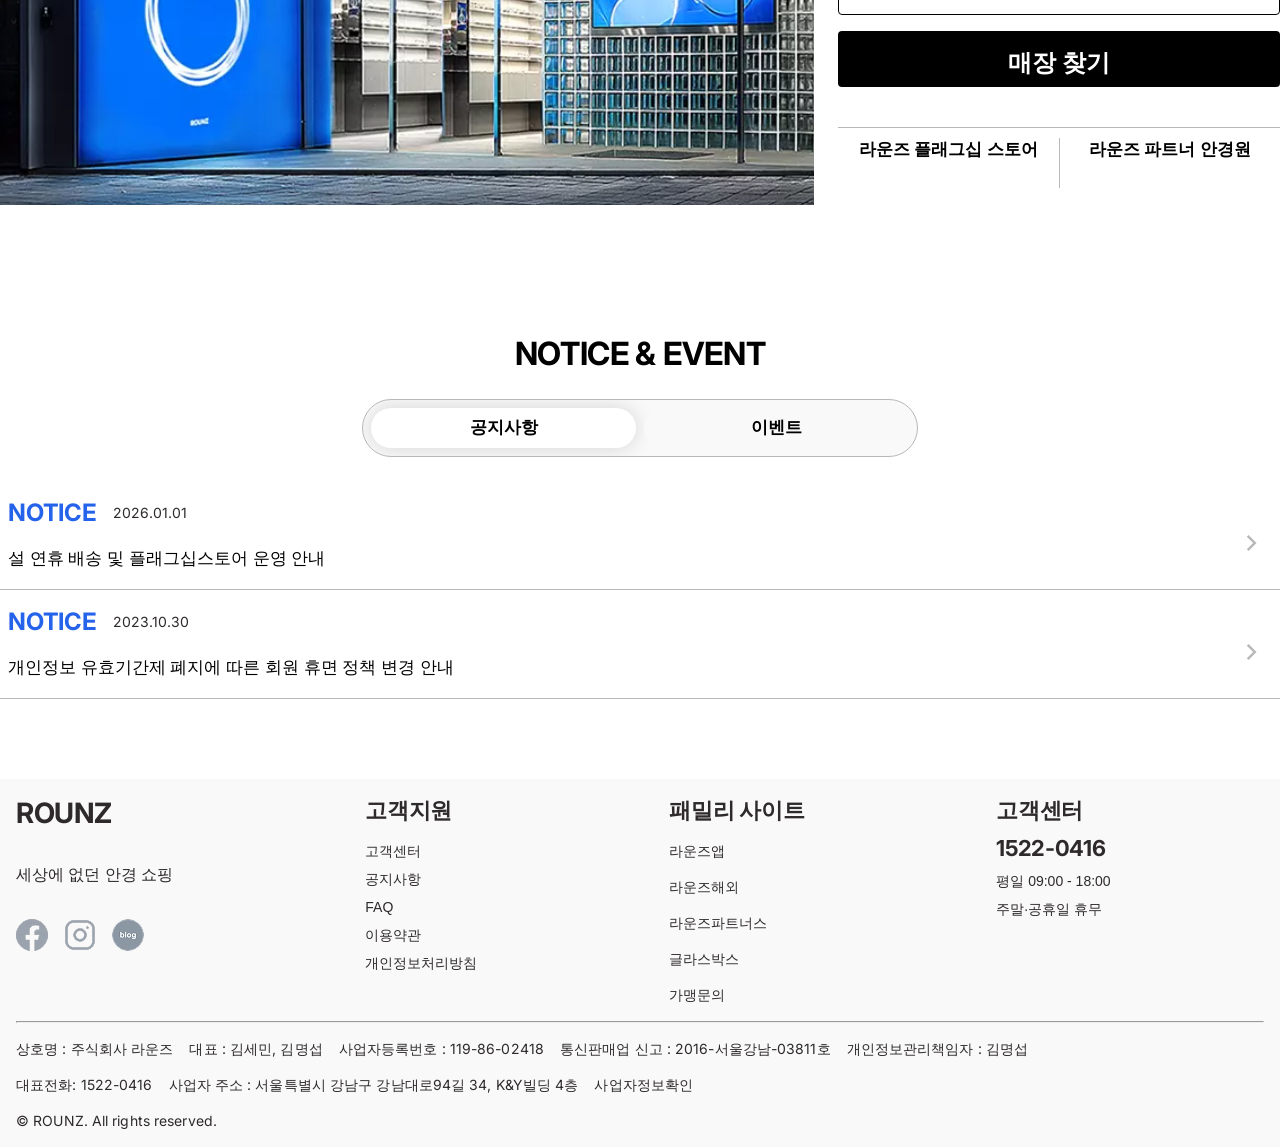
==== commit 9bffa2eb: "fix : css 수정" ====
--- a/index.html
+++ b/index.html
@@ -1,165 +1,165 @@
 <!doctype html>
 <html lang="ko">
-    <head>
-      <meta charset="UTF-8" />
-      <meta name="viewport" content="width=device-width, initial-scale=1.0" />
-      <title>홈</title>
-      <link rel="stylesheet" href="https://cdn.jsdelivr.net/gh/orioncactus/pretendard/dist/web/static/pretendard.css" />
-
-      <link
-        href="https://fonts.googleapis.com/css2?family=Inter:wght@400;600;700&family=Material+Symbols+Outlined:opsz,wght,FILL,GRAD@20..48,100..700,0..1,-50..200&family=Material+Icons&display=swap"
-        rel="stylesheet" />
-
-      <link rel="stylesheet" href="css/common.css" />
-      <link rel="stylesheet" href="css/font-utility.css" />
-      <link rel="stylesheet" href="css/flex-utility.css" />
-      <link rel="stylesheet" href="css/index.css" />
-    </head>
-
-    <body id="top">
-      <header class="header"></header>
-      <!-- 권유진 -->
-
-      <section class="hero-video" aria-label="메인 영상">
-        <div class="hero-video-slider" data-hero-video-slider>
-          <article class="hero-video-slide is-active" data-hero-slide>
-            <video class="hero-video-media" muted playsinline preload="metadata" data-hero-media>
-              <source src="video/video_2.mp4" type="video/mp4" />
-            </video>
-
-            <div class="hero-video-copy">
-              <p class="hero-video-eyebrow typo-m-product-brand">ROUNZ</p>
-              <h1 class="typo-t-h1">제니는 찾았고 <br />이제 당신 차례.</h1>
-              <p class="typo-m-body">당신의 분위기를 완성할 프레임을 만나보세요.</p>
-            </div>
-          </article>
-
-          <article class="hero-video-slide" data-hero-slide>
-            <video class="hero-video-media" muted playsinline preload="metadata" data-hero-media>
-              <source src="video/video_1.mp4" type="video/mp4" />
-            </video>
-            <div class="hero-video-copy">
-              <p class="hero-video-eyebrow typo-m-product-brand">VIRTUAL FITTING</p>
-              <h1 class="typo-t-h1">찍고, 보고, 고르면 끝!</h1>
-              <p class="typo-m-body">언제 어디서나 간편하게 안경을 가상으로 착용해 볼 수 있습니다.</p>
-            </div>
-          </article>
-
-          <article class="hero-video-slide" data-hero-slide>
-            <video class="hero-video-media" muted playsinline preload="metadata" data-hero-media>
-              <source src="video/video_3.mp4" type="video/mp4" />
-            </video>
-
-            <div class="hero-video-copy">
-              <p class="hero-video-eyebrow typo-m-product-brand">SPECIAL OFFER</p>
-              <h1 class="typo-t-h1">좋은 혜택도<br />함께 준비했어요</h1>
-              <p class="typo-m-body">할인부터 회원 전용 이벤트까지 한곳에서 만나보세요.</p>
-            </div>
-          </article>
-
-          <button class="hero-video-control prev" type="button" aria-label="이전 영상" data-hero-prev>
-            <span class="material-symbols-outlined" aria-hidden="true">chevron_left</span>
-          </button>
-          <button class="hero-video-control next" type="button" aria-label="다음 영상" data-hero-next>
-            <span class="material-symbols-outlined" aria-hidden="true">chevron_right</span>
-          </button>
-
-          <div class="hero-video-progress" aria-hidden="true" data-hero-progress></div>
+  <head>
+    <meta charset="UTF-8" />
+    <meta name="viewport" content="width=device-width, initial-scale=1.0" />
+    <title>홈</title>
+    <link rel="stylesheet" href="https://cdn.jsdelivr.net/gh/orioncactus/pretendard/dist/web/static/pretendard.css" />
+
+    <link
+      href="https://fonts.googleapis.com/css2?family=Inter:wght@400;600;700&family=Material+Symbols+Outlined:opsz,wght,FILL,GRAD@20..48,100..700,0..1,-50..200&family=Material+Icons&display=swap"
+      rel="stylesheet" />
+
+    <link rel="stylesheet" href="css/common.css" />
+    <link rel="stylesheet" href="css/font-utility.css" />
+    <link rel="stylesheet" href="css/flex-utility.css" />
+    <link rel="stylesheet" href="css/index.css" />
+  </head>
+
+  <body id="top">
+    <header class="header"></header>
+    <!-- 권유진 -->
+
+    <section class="hero-video" aria-label="메인 영상">
+      <div class="hero-video-slider" data-hero-video-slider>
+        <article class="hero-video-slide is-active" data-hero-slide>
+          <video class="hero-video-media" muted playsinline preload="metadata" data-hero-media>
+            <source src="video/video_2.mp4" type="video/mp4" />
+          </video>
+
+          <div class="hero-video-copy">
+            <p class="hero-video-eyebrow typo-m-product-brand">ROUNZ</p>
+            <h1 class="typo-t-h1">제니는 찾았고 <br />이제 당신 차례.</h1>
+            <p class="typo-m-body">당신의 분위기를 완성할 프레임을 만나보세요.</p>
+          </div>
+        </article>
+
+        <article class="hero-video-slide" data-hero-slide>
+          <video class="hero-video-media" muted playsinline preload="metadata" data-hero-media>
+            <source src="video/video_1.mp4" type="video/mp4" />
+          </video>
+          <div class="hero-video-copy">
+            <p class="hero-video-eyebrow typo-m-product-brand">VIRTUAL FITTING</p>
+            <h2 class="typo-t-h1">찍고, 보고, 고르면 끝!</h2>
+            <p class="typo-m-body">언제 어디서나 간편하게 안경을 가상으로 착용해 볼 수 있습니다.</p>
+          </div>
+        </article>
+
+        <article class="hero-video-slide" data-hero-slide>
+          <video class="hero-video-media" muted playsinline preload="metadata" data-hero-media>
+            <source src="video/video_3.mp4" type="video/mp4" />
+          </video>
+
+          <div class="hero-video-copy">
+            <p class="hero-video-eyebrow typo-m-product-brand">SPECIAL OFFER</p>
+            <h2 class="typo-t-h1">좋은 혜택도<br />함께 준비했어요</h2>
+            <p class="typo-m-body">할인부터 회원 전용 이벤트까지 한곳에서 만나보세요.</p>
+          </div>
+        </article>
+
+        <button class="hero-video-control prev" type="button" aria-label="이전 영상" data-hero-prev>
+          <span class="material-symbols-outlined" aria-hidden="true">chevron_left</span>
+        </button>
+        <button class="hero-video-control next" type="button" aria-label="다음 영상" data-hero-next>
+          <span class="material-symbols-outlined" aria-hidden="true">chevron_right</span>
+        </button>
+
+        <div class="hero-video-progress" aria-hidden="true" data-hero-progress></div>
+      </div>
+    </section>
+
+    <section class="guide">
+      <div class="container g-4 d-flex text-center guide-slider">
+        <article class="guide-card d-flex flex-column g-2">
+          <img class="guide-card-img" src="img/main/main_AI_2.webp" alt="AI 얼굴형 분석" />
+
+          <div class="guide-text typo-m-header-l">
+            <h2>당신의 얼굴형,<br />AI가 분석해드립니다.</h2>
+          </div>
+          <div class="text-content d-flex flex-column align-items-center g-1">
+            <div class="tag typo-m-caption d-flex g-2 justify-content-center">
+              <span>정밀 분석</span>
+              <span>맞춤 프레임 추천</span>
+            </div>
+
+            <p class="typo-m-body-s g-1">
+              AI가 얼굴형과 비율을 분석해 개인에게 어울리는<br />
+              안경테를 추천합니다. <br />
+              복잡한 선택 과정 없이 자신에게 어울리는 스타일을<br />
+              빠르게 찾아보세요!
+            </p>
+
+            <a href="#" class="ai-btn typo-m-btn-l">START NOW</a>
+          </div>
+        </article>
+
+        <article class="guide-card d-flex flex-column g-2">
+          <img class="guide-card-img" src="img/main/main_AI_1.webp" alt="가상 피팅" />
+
+          <div class="guide-text typo-m-header-l">
+            <h2>사진으로 쉽고 빠른<br />안경 가상 피팅</h2>
+          </div>
+          <div class="text-content d-flex flex-column align-items-center g-1">
+            <div class="tag typo-m-caption d-flex g-2 justify-content-center">
+              <span>간편 분석</span>
+              <span>언제 어디서나 빠른 추천</span>
+            </div>
+
+            <p class="typo-m-body-s g-1">
+              별도의 촬영 없이 사진만 업로드하면 다양한 안경을 자연스럽게 가상으로<br />
+              착용해 볼 수 있습니다. <br />
+              사진 한 장으로 다양한 안경을 미리 착용하고<br />
+              나만의 스타일을 발견해 보세요!
+            </p>
+
+            <a href="#" class="ai-btn typo-m-btn-l">TRY NOW</a>
+          </div>
+        </article>
+
+        <article class="guide-card d-flex flex-column g-2">
+          <img src="img/main/main_AI_3.webp" alt="안경 가이드" />
+
+          <div class="guide-text typo-m-header-l">
+            <h2>다양한 얼굴형에<br />맞춘 안경 가이드</h2>
+          </div>
+          <div class="text-content d-flex flex-column align-items-center g-1">
+            <div class="tag typo-m-caption d-flex g-2 justify-content-center">
+              <span>얼굴형별 추천 프레임</span>
+              <span>다양한 스타일 검색</span>
+            </div>
+            <p class="typo-m-body-s g-1">
+              둥근형, 각진형, 긴형 등 얼굴형별 추천 안경테를 확인하고<br />
+              다양한 디자인을 비교할 수 있습니다.<br />
+              다양한 프레임을 살펴보고 나만의 스타일을<br />
+              완성해 보세요!
+            </p>
+
+            <a href="#" class="ai-btn typo-m-btn-l">EXPLORE</a>
+          </div>
+        </article>
+      </div>
+    </section>
+
+    <section class="best">
+      <div class="container g-3 d-flex flex-column">
+        <div class="best-header d-flex justify-content-between">
+          <h2 class="best-title typo-m-header-l">
+            <span>BEST 베스트셀러</span>
+          </h2>
+
+          <a href="filters.html" class="best-link d-flex justify-content-center align-items-center g-1">
+            <span class="typo-m-btn-m">VIEW ALL</span>
+            <span class="typo-m-icons-s-o d-flex justify-content-center align-items-center">arrow_forward</span>
+          </a>
         </div>
-      </section>
-
-      <section class="guide">
-        <div class="container g-4 d-flex text-center guide-slider">
-          <article class="guide-card d-flex flex-column g-2">
-            <img class="guide-card-img" src="img/main/main_AI_2.webp" alt="AI 얼굴형 분석" />
-
-            <div class="guide-text typo-m-header-l">
-              <h2>당신의 얼굴형,<br />AI가 분석해드립니다.</h2>
-            </div>
-            <div class="text-content d-flex flex-column align-items-center g-1">
-              <div class="tag typo-m-caption d-flex g-2 justify-content-center">
-                <span>정밀 분석</span>
-                <span>맞춤 프레임 추천</span>
-              </div>
-
-              <p class="typo-m-body-s g-1">
-                AI가 얼굴형과 비율을 분석해 개인에게 어울리는<br />
-                안경테를 추천합니다. <br />
-                복잡한 선택 과정 없이 자신에게 어울리는 스타일을<br />
-                빠르게 찾아보세요!
-              </p>
-
-              <a href="#" class="ai-btn typo-m-btn-l">START NOW</a>
-            </div>
-          </article>
-
-          <article class="guide-card d-flex flex-column g-2">
-            <img class="guide-card-img" src="img/main/main_AI_1.webp" alt="가상 피팅" />
-
-            <div class="guide-text typo-m-header-l">
-              <h2>사진으로 쉽고 빠른<br />안경 가상 피팅</h2>
-            </div>
-            <div class="text-content d-flex flex-column align-items-center g-1">
-              <div class="tag typo-m-caption d-flex g-2 justify-content-center">
-                <span>간편 분석</span>
-                <span>언제 어디서나 빠른 추천</span>
-              </div>
-
-              <p class="typo-m-body-s g-1">
-                별도의 촬영 없이 사진만 업로드하면 다양한 안경을 자연스럽게 가상으로<br />
-                착용해 볼 수 있습니다. <br />
-                사진 한 장으로 다양한 안경을 미리 착용하고<br />
-                나만의 스타일을 발견해 보세요!
-              </p>
-
-              <a href="#" class="ai-btn typo-m-btn-l">TRY NOW</a>
-            </div>
-          </article>
-
-          <article class="guide-card d-flex flex-column g-2">
-            <img src="img/main/main_AI_3.webp" alt="안경 가이드" />
-
-            <div class="guide-text typo-m-header-l">
-              <h2>다양한 얼굴형에<br />맞춘 안경 가이드</h2>
-            </div>
-            <div class="text-content d-flex flex-column align-items-center g-1">
-              <div class="tag typo-m-caption d-flex g-2 justify-content-center">
-                <span>얼굴형별 추천 프레임</span>
-                <span>다양한 스타일 검색</span>
-              </div>
-              <p class="typo-m-body-s g-1">
-                둥근형, 각진형, 긴형 등 얼굴형별 추천 안경테를 확인하고<br />
-                다양한 디자인을 비교할 수 있습니다.<br />
-                다양한 프레임을 살펴보고 나만의 스타일을<br />
-                완성해 보세요!
-              </p>
-
-              <a href="#" class="ai-btn typo-m-btn-l">EXPLORE</a>
-            </div>
-          </article>
-        </div>
-      </section>
-
-      <section class="best">
-        <div class="container g-3 d-flex flex-column">
-          <div class="best-header d-flex justify-content-between">
-            <h2 class="best-title typo-m-header-l">
-              <span>BEST 베스트셀러</span>
-            </h2>
-
-            <a href="filters.html" class="best-link d-flex justify-content-center align-items-center g-1">
-              <span class="typo-m-btn-m">VIEW ALL</span>
-              <span class="typo-m-icons-s-o d-flex justify-content-center align-items-center">arrow_forward</span>
-            </a>
-          </div>
-
-          <ul
-            class="best-swiper g-3 d-flex"
-            data-best-list
-            data-products-src="./data/products.json"
-            aria-live="polite"
-            aria-busy="true">
-            <!-- Static product-card placeholders are disabled; products render from data/products.json.
+
+        <ul
+          class="best-swiper g-3 d-flex"
+          data-best-list
+          data-products-src="./data/products.json"
+          aria-live="polite"
+          aria-busy="true">
+          <!-- Static product-card placeholders are disabled; products render from data/products.json.
             <li class="product-card g-1 d-flex flex-column" data-url="product-detail.html?id=1">
               <a href="#" class="product-card__image">
                 <img src="./images/glasses01." alt="Essential Frame Model" />
@@ -288,474 +288,467 @@
               </div>
             </li>
             -->
+        </ul>
+        <ul class="best-ranking d-flex flex-column g-1" data-best-ranking aria-live="polite" aria-busy="true">
+          <li class="best-ranking-item d-flex align-items-center g-1">
+            <img src="./img/sunglasses-promotion.webp" alt="" />
+            <div class="best-ranking-content d-flex flex-column justify-content-between">
+              <p class="best-ranking-brand">BRAND NAME</p>
+              <p class="best-ranking-title">Essential Frame Model</p>
+              <div class="best-ranking-price-row d-flex justify-content-between align-items-center">
+                <span>₩129,000</span>
+                <button type="button" class="best-ranking-wish typo-m-icons-s-o" aria-label="찜하기">
+                  favorite_border
+                </button>
+              </div>
+            </div>
+          </li>
+
+          <li class="best-ranking-item d-flex align-items-center g-1">
+            <img src="./img/glasses-promotion.webp" alt="" />
+            <div class="best-ranking-content d-flex flex-column justify-content-between">
+              <p class="best-ranking-brand">BRAND NAME</p>
+              <p class="best-ranking-title">Essential Frame Model</p>
+              <div class="best-ranking-price-row d-flex justify-content-between align-items-center">
+                <span>₩129,000</span>
+                <button type="button" class="best-ranking-wish typo-m-icons-s-o" aria-label="찜하기">
+                  favorite_border
+                </button>
+              </div>
+            </div>
+          </li>
+
+          <li class="best-ranking-item d-flex align-items-center g-1">
+            <img src="./img/sunglasses-promotion.webp" alt="" />
+            <div class="best-ranking-content d-flex flex-column justify-content-between">
+              <p class="best-ranking-brand">BRAND NAME</p>
+              <p class="best-ranking-title">Essential Frame Model</p>
+              <div class="best-ranking-price-row d-flex justify-content-between align-items-center">
+                <span>₩129,000</span>
+                <button type="button" class="best-ranking-wish typo-m-icons-s-o" aria-label="찜하기">
+                  favorite_border
+                </button>
+              </div>
+            </div>
+          </li>
+
+          <li class="best-ranking-item d-flex align-items-center g-1">
+            <img src="./img/glasses-promotion.webp" alt="" />
+            <div class="best-ranking-content d-flex flex-column justify-content-between">
+              <p class="best-ranking-brand">BRAND NAME</p>
+              <p class="best-ranking-title">Essential Frame Model</p>
+              <div class="best-ranking-price-row d-flex justify-content-between align-items-center">
+                <span>₩129,000</span>
+                <button type="button" class="best-ranking-wish typo-m-icons-s-o" aria-label="찜하기">
+                  favorite_border
+                </button>
+              </div>
+            </div>
+          </li>
+        </ul>
+      </div>
+    </section>
+
+    <section class="brand">
+      <div class="container g-3 d-flex flex-column">
+        <div class="brand-header d-flex justify-content-between">
+          <h2 class="brand-title typo-m-header-l">brand 브랜드</h2>
+
+          <a href="#" class="brand-link d-flex justify-content-center align-items-center g-1">
+            <span class="typo-m-btn-m">VIEW ALL</span>
+            <span class="typo-m-icons-s-o typo-m-icons-s-o d-flex justify-content-center align-items-center"
+              >arrow_forward</span
+            >
+          </a>
+        </div>
+
+        <div class="grid-wrapper d-flex">
+          <ul class="left-column g-1 d-flex flex-column">
+            <li class="brand-item brand-item-1">
+              <a href="#" class="brand-card">
+                <img src="img/main_brand/Main_brand_1.webp" alt="TOMMY HILFIGER 모델 사진" />
+                <span class="hover-overlay typo-m-btn-m d-flex justify-content-center align-items-center"
+                  >TOMMY HILFIGER</span
+                ><span
+                  >아메리칸 클래식의 정체성을 바탕으로 프레피 감성을 현대적으로 풀어낸 브랜드입니다. 깔끔한 실루엣과
+                  균형 잡힌 디테일이 조화를 이루며 브랜드만의 감성을 담아냅니다.</span
+                >
+              </a>
+            </li>
+            <li class="brand-item brand-item-2">
+              <a href="#" class="brand-card">
+                <img src="img/main_brand/Main_brand_2.webp" alt="BAIRIMENG 모델 사진" />
+                <span class="hover-overlay typo-m-btn-m d-flex justify-content-center align-items-center"
+                  >BAIRIMENG</span
+                ><span>
+                  과거의 디자인을 그대로 재현하는 것을 넘어, 빈티지의 가치와 현대적인 감성을 함께 담아낸 브랜드입니다.
+                  클래식한 디테일 속에서 브랜드만의 독창적인 분위기를 느낄 수 있습니다.
+                </span>
+              </a>
+            </li>
+            <li class="brand-item brand-item-3">
+              <a href="#" class="brand-card">
+                <img src="img/main_brand/Main_brand_3.webp" alt="ROUNZ BASIC 안경 사진" />
+                <span class="hover-overlay typo-m-btn-m d-flex justify-content-center align-items-center"
+                  >ROUNZ BASIC</span
+                >
+                <span
+                  >기본에 충실한 디자인과 합리적인 가치를 담은 브랜드입니다. 일상 속에서 편안하게 오래 함께할 수 있는
+                  아이웨어를 지향합니다.
+                </span>
+              </a>
+            </li>
           </ul>
-          <ul class="best-ranking d-flex flex-column g-1" data-best-ranking aria-live="polite" aria-busy="true">
-            <li class="best-ranking-item d-flex align-items-center g-1">
-              <img src="./img/sunglasses-promotion.webp" alt="" />
-              <div class="best-ranking-content d-flex flex-column justify-content-between">
-                <p class="best-ranking-brand">BRAND NAME</p>
-                <p class="best-ranking-title">Essential Frame Model</p>
-                <div class="best-ranking-price-row d-flex justify-content-between align-items-center">
-                  <span>₩129,000</span>
-                  <button type="button" class="best-ranking-wish typo-m-icons-s-o" aria-label="찜하기">
-                    favorite_border
-                  </button>
-                </div>
-              </div>
-            </li>
-
-            <li class="best-ranking-item d-flex align-items-center g-1">
-              <img src="./img/glasses-promotion.webp" alt="" />
-              <div class="best-ranking-content d-flex flex-column justify-content-between">
-                <p class="best-ranking-brand">BRAND NAME</p>
-                <p class="best-ranking-title">Essential Frame Model</p>
-                <div class="best-ranking-price-row d-flex justify-content-between align-items-center">
-                  <span>₩129,000</span>
-                  <button type="button" class="best-ranking-wish typo-m-icons-s-o" aria-label="찜하기">
-                    favorite_border
-                  </button>
-                </div>
-              </div>
-            </li>
-
-            <li class="best-ranking-item d-flex align-items-center g-1">
-              <img src="./img/sunglasses-promotion.webp" alt="" />
-              <div class="best-ranking-content d-flex flex-column justify-content-between">
-                <p class="best-ranking-brand">BRAND NAME</p>
-                <p class="best-ranking-title">Essential Frame Model</p>
-                <div class="best-ranking-price-row d-flex justify-content-between align-items-center">
-                  <span>₩129,000</span>
-                  <button type="button" class="best-ranking-wish typo-m-icons-s-o" aria-label="찜하기">
-                    favorite_border
-                  </button>
-                </div>
-              </div>
-            </li>
-
-            <li class="best-ranking-item d-flex align-items-center g-1">
-              <img src="./img/glasses-promotion.webp" alt="" />
-              <div class="best-ranking-content d-flex flex-column justify-content-between">
-                <p class="best-ranking-brand">BRAND NAME</p>
-                <p class="best-ranking-title">Essential Frame Model</p>
-                <div class="best-ranking-price-row d-flex justify-content-between align-items-center">
-                  <span>₩129,000</span>
-                  <button type="button" class="best-ranking-wish typo-m-icons-s-o" aria-label="찜하기">
-                    favorite_border
-                  </button>
-                </div>
-              </div>
+
+          <ul class="right-column g-1 d-flex flex-column">
+            <li class="brand-item brand-item-4">
+              <a href="#" class="brand-card">
+                <img src="img/main_brand/Main_brand_4.webp" alt="SAGAWAFUJII 모델 사진" />
+                <span class="hover-overlay typo-m-btn-m d-flex justify-content-center align-items-center"
+                  >SAGAWAFUJII</span
+                >
+                <span
+                  >엄선된 천연 원목과 섬세한 핸드메이드 공정을 바탕으로 완성되는 브랜드입니다. 자연 그대로의 감성과
+                  시간이 쌓일수록 깊어지는 아름다움이 브랜드만의 특별한 아이웨어를 만들어냅니다.</span
+                >
+              </a>
+            </li>
+            <li class="brand-item brand-item-5">
+              <a href="#" class="brand-card">
+                <img src="img/main_brand/Main_brand_5.webp" alt="MYKITA 모델 사진" />
+                <span class="hover-overlay typo-m-btn-m d-flex justify-content-center align-items-center">MYKITA</span
+                ><span>
+                  정교한 수작업과 첨단 기술이 만나 완성된 브랜드입니다. 미니멀한 디자인과 독창적인 감성이 조화를
+                  이룹니다.
+                </span>
+              </a>
+            </li>
+            <li class="brand-item brand-item-6">
+              <a href="#" class="brand-card">
+                <img src="img/main_brand/Main_brand_6.webp" alt="OLIVER PEOPLES 안경 사진" />
+                <span class="hover-overlay typo-m-btn-m d-flex justify-content-center align-items-center"
+                  >OLIVER PEOPLES</span
+                ><span
+                  >LA의 감성과 빈티지 디테일을 현대적으로 담아낸 브랜드입니다. 정교한 장인정신과 프리미엄 소재가
+                  브랜드만의 완성도를 만들어냅니다.</span
+                >
+              </a>
+            </li>
+            <li class="brand-item brand-item-7">
+              <a href="#" class="brand-card">
+                <img src="img/main_brand/Main_brand_7.webp" alt="PUBLIC BEACON 모델 사진" />
+                <span class="hover-overlay typo-m-btn-m d-flex justify-content-center align-items-center"
+                  >PUBLIC BEACON</span
+                ><span>
+                  기본에 충실한 디자인과 합리적인 가치를 담은 브랜드입니다. 일상 속에서 편안하게 오래 함께할 수 있는
+                  아이웨어를 지향합니다.
+                </span>
+              </a>
             </li>
           </ul>
         </div>
-      </section>
-
-      <section class="brand">
-        <div class="container g-3 d-flex flex-column">
-          <div class="brand-header d-flex justify-content-between">
-            <h2 class="brand-title typo-m-header-l">brand 브랜드</h2>
-
-            <a href="#" class="brand-link d-flex justify-content-center align-items-center g-1">
-              <span class="typo-m-btn-m">VIEW ALL</span>
-              <span class="typo-m-icons-s-o typo-m-icons-s-o d-flex justify-content-center align-items-center"
-                >arrow_forward</span
-              >
-            </a>
-          </div>
-
-          <div class="grid-wrapper d-flex">
-            <ul class="left-column g-1 d-flex flex-column">
-              <li class="brand-item brand-item-1">
-                <a href="#" class="brand-card">
-                  <img src="img/main_brand/Main_brand_1.webp" alt="TOMMY HILFIGER 모델 사진" />
-                  <span class="hover-overlay typo-m-btn-m d-flex justify-content-center align-items-center"
-                    >TOMMY HILFIGER</span
-                  ><span
-                    >아메리칸 클래식의 정체성을 바탕으로 프레피 감성을 현대적으로 풀어낸 브랜드입니다. 깔끔한 실루엣과
-                    균형 잡힌 디테일이 조화를 이루며 브랜드만의 감성을 담아냅니다.</span
-                  >
-                </a>
-              </li>
-              <li class="brand-item brand-item-2">
-                <a href="#" class="brand-card">
-                  <img src="img/main_brand/Main_brand_2.webp" alt="BAIRIMENG 모델 사진" />
-                  <span class="hover-overlay typo-m-btn-m d-flex justify-content-center align-items-center"
-                    >BAIRIMENG</span
-                  ><span>
-                    과거의 디자인을 그대로 재현하는 것을 넘어, 빈티지의 가치와 현대적인 감성을 함께 담아낸 브랜드입니다.
-                    클래식한 디테일 속에서 브랜드만의 독창적인 분위기를 느낄 수 있습니다.
-                  </span>
-                </a>
-              </li>
-              <li class="brand-item brand-item-3">
-                <a href="#" class="brand-card">
-                  <img src="img/main_brand/Main_brand_3.webp" alt="ROUNZ BASIC 안경 사진" />
-                  <span class="hover-overlay typo-m-btn-m d-flex justify-content-center align-items-center"
-                    >ROUNZ BASIC</span
-                  >
-                  <span
-                    >기본에 충실한 디자인과 합리적인 가치를 담은 브랜드입니다. 일상 속에서 편안하게 오래 함께할 수 있는
-                    아이웨어를 지향합니다.
-                  </span>
-                </a>
-              </li>
-            </ul>
-
-            <ul class="right-column g-1 d-flex flex-column">
-              <li class="brand-item brand-item-4">
-                <a href="#" class="brand-card">
-                  <img src="img/main_brand/Main_brand_4.webp" alt="SAGAWAFUJII 모델 사진" />
-                  <span class="hover-overlay typo-m-btn-m d-flex justify-content-center align-items-center"
-                    >SAGAWAFUJII</span
-                  >
-                  <span
-                    >엄선된 천연 원목과 섬세한 핸드메이드 공정을 바탕으로 완성되는 브랜드입니다. 자연 그대로의 감성과
-                    시간이 쌓일수록 깊어지는 아름다움이 브랜드만의 특별한 아이웨어를 만들어냅니다.</span
-                  >
-                </a>
-              </li>
-              <li class="brand-item brand-item-5">
-                <a href="#" class="brand-card">
-                  <img src="img/main_brand/Main_brand_5.webp" alt="MYKITA 모델 사진" />
-                  <span class="hover-overlay typo-m-btn-m d-flex justify-content-center align-items-center">MYKITA</span
-                  ><span>
-                    정교한 수작업과 첨단 기술이 만나 완성된 브랜드입니다. 미니멀한 디자인과 독창적인 감성이 조화를
-                    이룹니다.
-                  </span>
-                </a>
-              </li>
-              <li class="brand-item brand-item-6">
-                <a href="#" class="brand-card">
-                  <img src="img/main_brand/Main_brand_6.webp" alt="OLIVER PEOPLES 안경 사진" />
-                  <span class="hover-overlay typo-m-btn-m d-flex justify-content-center align-items-center"
-                    >OLIVER PEOPLES</span
-                  ><span
-                    >LA의 감성과 빈티지 디테일을 현대적으로 담아낸 브랜드입니다. 정교한 장인정신과 프리미엄 소재가
-                    브랜드만의 완성도를 만들어냅니다.</span
-                  >
-                </a>
-              </li>
-              <li class="brand-item brand-item-7">
-                <a href="#" class="brand-card">
-                  <img src="img/main_brand/Main_brand_7.webp" alt="PUBLIC BEACON 모델 사진" />
-                  <span class="hover-overlay typo-m-btn-m d-flex justify-content-center align-items-center"
-                    >PUBLIC BEACON</span
-                  ><span>
-                    기본에 충실한 디자인과 합리적인 가치를 담은 브랜드입니다. 일상 속에서 편안하게 오래 함께할 수 있는
-                    아이웨어를 지향합니다.
-                  </span>
-                </a>
-              </li>
-            </ul>
-          </div>
+      </div>
+    </section>
+    <section class="store-search">
+      <div class="container d-flex flex-column align-items-center g-3">
+        <div class="store-search-header d-flex justify-content-between align-items-center">
+          <h2 class="typo-m-header-l">직접 써보고 구매하는 안경원</h2>
         </div>
-      </section>
-      <section class="store-search">
-        <div class="container d-flex flex-column align-items-center g-3">
-          <div class="store-search-header d-flex justify-content-between align-items-center">
-            <h2 class="typo-m-header-l">직접 써보고 구매하는 안경원</h2>
-          </div>
-
-          <div class="store-search-body d-flex flex-column g-3">
-            <div class="store-preview-img">
-              <img src="img/offline_slide_7.webp" alt="라운즈 오프라인 매장 전경" />
-            </div>
-
-            <div class="store-search-content d-flex flex-column">
-              <div class="store-search-copy">
-                <p>라운즈 안경원에서 안경을 직접 써보고 구매해보세요</p>
-                <p>웹사이트와 같은 가격으로 안내해 드립니다</p>
-              </div>
-
-              <form class="store-search-form">
-                <fieldset class="d-flex flex-column g-2">
-                  <legend class="sr-only">매장 검색</legend>
-
-                  <input
-                    class="store-search-input typo-m-body"
-                    type="text"
-                    placeholder="매장명을 입력하세요"
-                    aria-label="매장명 입력" />
-
-                  <button type="submit" class="btn-submit typo-m-btn-m">매장 찾기</button>
-                </fieldset>
-              </form>
-
-              <div class="store-types d-flex flex-column align-items-center g-1">
-                <ul class="store-type-list d-flex justify-content-center align-items-center">
-                  <li class="typo-m-btn-m">
-                    <a href="#">라운즈 플래그십 스토어</a>
-                  </li>
-
-                  <li class="store-type-divider" aria-hidden="true"></li>
-
-                  <li class="typo-m-btn-m">
-                    <a href="#">라운즈 파트너 안경원</a>
-                  </li>
-                </ul>
-              </div>
-            </div>
-          </div>
-          <a href="stores-location.html" class="store__link d-flex justify-content-center align-items-center g-1">
-            <span class="typo-m-btn-m">VIEW ALL</span>
-            <span class="typo-m-icons-s-o d-flex justify-content-center align-items-center">arrow_forward</span>
-          </a>
+
+        <div class="store-search-body d-flex flex-column g-3">
+          <div class="store-preview-img">
+            <img src="img/offline_slide_7.webp" alt="라운즈 오프라인 매장 전경" />
+          </div>
+
+          <div class="store-search-content d-flex flex-column">
+            <div class="store-search-copy">
+              <p>라운즈 안경원에서 안경을 직접 써보고 구매해보세요</p>
+              <p>웹사이트와 같은 가격으로 안내해 드립니다</p>
+            </div>
+
+            <form class="store-search-form">
+              <fieldset class="d-flex flex-column g-2">
+                <legend class="sr-only">매장 검색</legend>
+
+                <input
+                  class="store-search-input typo-m-body"
+                  type="text"
+                  placeholder="매장명을 입력하세요"
+                  aria-label="매장명 입력" />
+
+                <button type="submit" class="btn-submit typo-m-btn-m">매장 찾기</button>
+              </fieldset>
+            </form>
+
+            <div class="store-types d-flex flex-column align-items-center g-1">
+              <ul class="store-type-list d-flex justify-content-center align-items-center">
+                <li class="typo-m-btn-m">
+                  <a href="#">라운즈 플래그십 스토어</a>
+                </li>
+
+                <li class="store-type-divider" aria-hidden="true"></li>
+
+                <li class="typo-m-btn-m">
+                  <a href="#">라운즈 파트너 안경원</a>
+                </li>
+              </ul>
+            </div>
+          </div>
         </div>
-      </section>
-
-      <section class="notice-event">
-        <div class="container d-flex flex-column align-items-center g-3">
-          <h2 class="typo-m-header-l text-center">NOTICE & EVENT</h2>
-
-          <!-- 탭 -->
-          <div class="tab-group d-flex justify-content-center align-items-center g-1" role="tablist">
-            <button type="button" class="tab-btn active typo-m-btn-m" data-tab="notice">공지사항</button>
-
-            <button type="button" class="tab-btn typo-m-btn-m" data-tab="event">이벤트</button>
-          </div>
-
-          <!-- 공지사항 -->
-          <div class="tab-panel-slider">
-            <div class="tab-panel-track" data-tab-track>
-              <div class="tab-panel active" id="notice-panel">
-                <ul class="accordion-list d-flex flex-column">
-                  <li class="accordion-item">
-                    <div class="accordion-header d-flex flex-column g-2">
-                      <div class="info-meta d-flex align-items-center g-2">
-                        <span class="badge notice typo-m-header">NOTICE</span>
-                        <time datetime="2026-01-01" class="typo-m-caption">2026.01.01</time>
-                      </div>
-
-                      <p class="subject typo-m-body">설 연휴 배송 및 플래그십스토어 운영 안내</p>
-
-                      <span class="arrow-icon d-flex justify-content-center align-items-center typo-m-icons-l-o"
-                        >chevron_right</span
-                      >
+        <a href="stores-location.html" class="store__link d-flex justify-content-center align-items-center g-1">
+          <span class="typo-m-btn-m">VIEW ALL</span>
+          <span class="typo-m-icons-s-o d-flex justify-content-center align-items-center">arrow_forward</span>
+        </a>
+      </div>
+    </section>
+
+    <section class="notice-event">
+      <div class="container d-flex flex-column align-items-center g-3">
+        <h2 class="typo-m-header-l text-center">NOTICE & EVENT</h2>
+
+        <!-- 탭 -->
+        <div class="tab-group d-flex justify-content-center align-items-center g-1" role="tablist">
+          <button type="button" class="tab-btn active typo-m-btn-m" data-tab="notice">공지사항</button>
+
+          <button type="button" class="tab-btn typo-m-btn-m" data-tab="event">이벤트</button>
+        </div>
+
+        <!-- 공지사항 -->
+        <div class="tab-panel-slider">
+          <div class="tab-panel-track" data-tab-track>
+            <div class="tab-panel active" id="notice-panel">
+              <ul class="accordion-list d-flex flex-column">
+                <li class="accordion-item">
+                  <div class="accordion-header d-flex flex-column g-2">
+                    <div class="info-meta d-flex align-items-center g-2">
+                      <span class="badge notice typo-m-header">NOTICE</span>
+                      <time datetime="2026-01-01" class="typo-m-caption">2026.01.01</time>
                     </div>
 
-                    <div class="accordion-content typo-m-body-s">
-                      <p>
-                        라운즈를 아껴주시는 고객님, 안녕하세요. <br />
-                        세상에 없던 안경쇼핑 라운즈입니다. <br />
-                        <br />
-                        설 연휴 동안의 배송 일정을 안내 드리오니 이용에 참고하시기 바랍니다. <br />
-                        <br />
-                        1. 배송안내<br />
-                        <br />
-                        2/12(목) 오후 3:00 까지의 주문 건까지 정상 발송되며 배송은 2/19(목)부터 순차적으로 받아보실 수
-                        있습니다.
-                        <br />
-                        <br />
-                        2/12(목) 오후 3:00 이후의 주문 건은 2/19(목) 부터 발송됩니다.
-                        <br />
-                        <br />
-                        * 발송되는 상품은 연휴 동안 발송하지 못한 물량으로 인해 배송이 지연될 수 있습니다. <br />
-                        <br />
-                        ※ [당일발송]으로 표시된 제품에 한하며 그 외 제품은 재고 유무에 따라 배송 일정이 다를 수
-                        있습니다.
-                        <br />
-                        <br />
-                        <br />
-                        2. 라운즈 고객센터 및 문의게시판 운영 <br />
-                        <br />
-                        라운즈 고객센터는 2/14(토)-2/18(수)은 운영하지 않으니 상담을 원하시는 고객님께서는 2/19(목)에
-                        연락 부탁 드리며 ,<br />
-                        1:1 게시판을 이용해 주시면 다녀와서 신속하게 처리하도록 하겠습니다.<br />
-                        <br />
-                        <br />
-                        3. 라운즈 플래그십스토어<br />
-                        <br />
-                        강남역점 - 2/16(월) ~ 2/17(화) 휴무<br />
-                        판교점 - 2/17(화) 휴무<br />
-                        <br />
-                        새해 복 많이 받으시고, 건강하고 풍요로운 설 명절 되세요.<br />
-                        감사합니다.
-                      </p>
+                    <p class="subject typo-m-body">설 연휴 배송 및 플래그십스토어 운영 안내</p>
+
+                    <span class="arrow-icon d-flex justify-content-center align-items-center typo-m-icons-l-o"
+                      >chevron_right</span
+                    >
+                  </div>
+
+                  <div class="accordion-content typo-m-body-s">
+                    <p>
+                      라운즈를 아껴주시는 고객님, 안녕하세요. <br />
+                      세상에 없던 안경쇼핑 라운즈입니다. <br />
+                      <br />
+                      설 연휴 동안의 배송 일정을 안내 드리오니 이용에 참고하시기 바랍니다. <br />
+                      <br />
+                      1. 배송안내<br />
+                      <br />
+                      2/12(목) 오후 3:00 까지의 주문 건까지 정상 발송되며 배송은 2/19(목)부터 순차적으로 받아보실 수
+                      있습니다.
+                      <br />
+                      <br />
+                      2/12(목) 오후 3:00 이후의 주문 건은 2/19(목) 부터 발송됩니다.
+                      <br />
+                      <br />
+                      * 발송되는 상품은 연휴 동안 발송하지 못한 물량으로 인해 배송이 지연될 수 있습니다. <br />
+                      <br />
+                      ※ [당일발송]으로 표시된 제품에 한하며 그 외 제품은 재고 유무에 따라 배송 일정이 다를 수 있습니다.
+                      <br />
+                      <br />
+                      <br />
+                      2. 라운즈 고객센터 및 문의게시판 운영 <br />
+                      <br />
+                      라운즈 고객센터는 2/14(토)-2/18(수)은 운영하지 않으니 상담을 원하시는 고객님께서는 2/19(목)에 연락
+                      부탁 드리며 ,<br />
+                      1:1 게시판을 이용해 주시면 다녀와서 신속하게 처리하도록 하겠습니다.<br />
+                      <br />
+                      <br />
+                      3. 라운즈 플래그십스토어<br />
+                      <br />
+                      강남역점 - 2/16(월) ~ 2/17(화) 휴무<br />
+                      판교점 - 2/17(화) 휴무<br />
+                      <br />
+                      새해 복 많이 받으시고, 건강하고 풍요로운 설 명절 되세요.<br />
+                      감사합니다.
+                    </p>
+                  </div>
+                </li>
+                <li class="accordion-item">
+                  <div class="accordion-header d-flex flex-column g-2">
+                    <div class="info-meta d-flex align-items-center g-2">
+                      <span class="badge notice typo-m-header">NOTICE</span>
+                      <time datetime="2023-10-30" class="typo-m-caption">2023.10.30</time>
                     </div>
-                  </li>
-                  <li class="accordion-item">
-                    <div class="accordion-header d-flex flex-column g-2">
-                      <div class="info-meta d-flex align-items-center g-2">
-                        <span class="badge notice typo-m-header">NOTICE</span>
-                        <time datetime="2023-10-30" class="typo-m-caption">2023.10.30</time>
-                      </div>
-
-                      <p class="subject typo-m-body">개인정보 유효기간제 폐지에 따른 회원 휴면 정책 변경 안내</p>
-
-                      <span class="arrow-icon d-flex justify-content-center align-items-center typo-m-icons-l-o"
-                        >chevron_right</span
-                      >
+
+                    <p class="subject typo-m-body">개인정보 유효기간제 폐지에 따른 회원 휴면 정책 변경 안내</p>
+
+                    <span class="arrow-icon d-flex justify-content-center align-items-center typo-m-icons-l-o"
+                      >chevron_right</span
+                    >
+                  </div>
+
+                  <div class="accordion-content typo-m-body-s">
+                    <p>
+                      안녕하세요. 항상 라운즈를 사랑해 주시는 고객님들께 깊은 감사의 말씀드립니다. <br />
+                      <br />
+                      23년 9월 15일 개인정보보호법 개정에 따라 '개인정보 유효기간제(개정 전 39조의 6)'가
+                      폐지되었습니다.<br />
+                      이에 의거하여 라운즈 서비스를 1년간 이용하지 않을 경우, 개인정보를 분리•보관 적용하던 휴면 정책이
+                      변경될 예정입니다.<br />
+                      아래 내용을 확인하시고 이용에 참고하시기 바랍니다.<br />
+                      <br />
+                      ■ 주요 변경사항<br />
+                      2023년 9월 15일 시행된 개인정보보호법 개정에 따라 휴면계정 분리보관 정책 관련 내용의 삭제<br />
+                      <br />
+                      ■ 변경내용<br />
+                      1. 휴면 정책 폐지<br />
+                      라운즈 서비스를 1년간 이용하지 않아도 휴면 회원으로 전환되지 않습니다.<br />
+                      <br />
+                      2. 기존 휴면 회원 상태 변경<br />
+                      시행일 기준 휴면 상태인 회원의 경우 정상 회원 상태로 변경될 예정입니다.<br />
+                      <br />
+                      라운즈는 앞으로도 회원님의 개인정보를 보다 안전하게 보호할 것을 약속 드리며,<br />
+                      더욱 신뢰받는 서비스로 보답하겠습니다.<br />
+                      <br />
+                      - 공고일 : 2023.10.30<br />
+                      - 시행일 : 2023.11.09<br />
+                      <br />
+                      감사합니다.
+                    </p>
+                  </div>
+                </li>
+              </ul>
+            </div>
+
+            <!-- 이벤트 -->
+            <div class="tab-panel" id="event-panel">
+              <ul class="accordion-list d-flex flex-column">
+                <li class="accordion-item">
+                  <div class="accordion-header d-flex flex-column g-2">
+                    <div class="info-meta d-flex align-items-center g-2">
+                      <span class="badge update typo-m-header">EVENT</span>
+                      <time datetime="2026-06-01" class="typo-m-caption">2026.06.01</time>
                     </div>
 
-                    <div class="accordion-content typo-m-body-s">
-                      <p>
-                        안녕하세요. 항상 라운즈를 사랑해 주시는 고객님들께 깊은 감사의 말씀드립니다. <br />
-                        <br />
-                        23년 9월 15일 개인정보보호법 개정에 따라 '개인정보 유효기간제(개정 전 39조의 6)'가
-                        폐지되었습니다.<br />
-                        이에 의거하여 라운즈 서비스를 1년간 이용하지 않을 경우, 개인정보를 분리•보관 적용하던 휴면
-                        정책이 변경될 예정입니다.<br />
-                        아래 내용을 확인하시고 이용에 참고하시기 바랍니다.<br />
-                        <br />
-                        ■ 주요 변경사항<br />
-                        2023년 9월 15일 시행된 개인정보보호법 개정에 따라 휴면계정 분리보관 정책 관련 내용의 삭제<br />
-                        <br />
-                        ■ 변경내용<br />
-                        1. 휴면 정책 폐지<br />
-                        라운즈 서비스를 1년간 이용하지 않아도 휴면 회원으로 전환되지 않습니다.<br />
-                        <br />
-                        2. 기존 휴면 회원 상태 변경<br />
-                        시행일 기준 휴면 상태인 회원의 경우 정상 회원 상태로 변경될 예정입니다.<br />
-                        <br />
-                        라운즈는 앞으로도 회원님의 개인정보를 보다 안전하게 보호할 것을 약속 드리며,<br />
-                        더욱 신뢰받는 서비스로 보답하겠습니다.<br />
-                        <br />
-                        - 공고일 : 2023.10.30<br />
-                        - 시행일 : 2023.11.09<br />
-                        <br />
-                        감사합니다.
-                      </p>
+                    <p class="subject typo-m-body">5월 베스트 후기 당첨 공지</p>
+
+                    <span class="arrow-icon d-flex justify-content-center align-items-center typo-m-icons-l-o"
+                      >chevron_right</span
+                    >
+                  </div>
+
+                  <div class="accordion-content typo-m-body-s">
+                    <p>
+                      안녕하세요,<br />
+                      세상에 없던 안경쇼핑 라운즈입니다.<br />
+                      <br />
+                      항상 소중한 후기를 남겨주신 고객님들께 감사드리며, 1월의 베스트 후기 당첨자를 아래와 같이
+                      발표합니다.<br />
+                      <br />
+                      [5월 베스트 후기 당첨자]<br />
+                      <br />
+                      (휴대폰 번호 뒷자리 / 성함)<br />
+                      <br />
+                      7095 정*현<br />
+                      2079 정*기<br />
+                      2513 고*태<br />
+                      7297 백*승<br />
+                      6706 조*살<br />
+                      8962 김*^<br />
+                      4337 ╰*♡<br />
+                      7804 s*n<br />
+                      2252 강*영<br />
+                      7958 J*m<br />
+                      <br />
+                      당첨되신 분들의 계정 내, 등록된 주문자 휴대폰 번호로 기프티콘을 문자 발송해 드렸습니다.<br />
+                      <br />
+                      앞으로도 고객님의 소중한 목소리에 귀 기울이는 라운즈가 되겠습니다.<br />
+                      <br />
+                      많은 관심과 참여 부탁드립니다.<br />
+                      <br />
+                      감사합니다.<br />
+                      <br />
+                      라운즈 드림
+                    </p>
+                  </div>
+                </li>
+
+                <li class="accordion-item">
+                  <div class="accordion-header d-flex flex-column g-2">
+                    <div class="info-meta d-flex align-items-center g-2">
+                      <span class="badge update typo-m-header">EVENT</span>
+                      <time datetime="2026-04-01" class="typo-m-caption">2026.04.01</time>
                     </div>
-                  </li>
-                </ul>
-              </div>
-
-              <!-- 이벤트 -->
-              <div class="tab-panel" id="event-panel">
-                <ul class="accordion-list d-flex flex-column">
-                  <li class="accordion-item">
-                    <div class="accordion-header d-flex flex-column g-2">
-                      <div class="info-meta d-flex align-items-center g-2">
-                        <span class="badge update typo-m-header">EVENT</span>
-                        <time datetime="2026-06-01" class="typo-m-caption">2026.06.01</time>
-                      </div>
-
-                      <p class="subject typo-m-body">5월 베스트 후기 당첨 공지</p>
-
-                      <span class="arrow-icon d-flex justify-content-center align-items-center typo-m-icons-l-o"
-                        >chevron_right</span
-                      >
-                    </div>
-
-                    <div class="accordion-content typo-m-body-s">
-                      <p>
-                        안녕하세요,<br />
-                        세상에 없던 안경쇼핑 라운즈입니다.<br />
-                        <br />
-                        항상 소중한 후기를 남겨주신 고객님들께 감사드리며, 1월의 베스트 후기 당첨자를 아래와 같이
-                        발표합니다.<br />
-                        <br />
-                        [5월 베스트 후기 당첨자]<br />
-                        <br />
-                        (휴대폰 번호 뒷자리 / 성함)<br />
-                        <br />
-                        7095 정*현<br />
-                        2079 정*기<br />
-                        2513 고*태<br />
-                        7297 백*승<br />
-                        6706 조*살<br />
-                        8962 김*^<br />
-                        4337 ╰*♡<br />
-                        7804 s*n<br />
-                        2252 강*영<br />
-                        7958 J*m<br />
-                        <br />
-                        당첨되신 분들의 계정 내, 등록된 주문자 휴대폰 번호로 기프티콘을 문자 발송해 드렸습니다.<br />
-                        <br />
-                        앞으로도 고객님의 소중한 목소리에 귀 기울이는 라운즈가 되겠습니다.<br />
-                        <br />
-                        많은 관심과 참여 부탁드립니다.<br />
-                        <br />
-                        감사합니다.<br />
-                        <br />
-                        라운즈 드림
-                      </p>
-                    </div>
-                  </li>
-
-                  <li class="accordion-item">
-                    <div class="accordion-header d-flex flex-column g-2">
-                      <div class="info-meta d-flex align-items-center g-2">
-                        <span class="badge update typo-m-header">EVENT</span>
-                        <time datetime="2026-04-01" class="typo-m-caption">2026.04.01</time>
-                      </div>
-
-                      <p class="subject typo-m-body">3월 베스트 후기 당첨 공지</p>
-
-                      <span class="arrow-icon d-flex justify-content-center align-items-center typo-m-icons-l-o"
-                        >chevron_right
-                      </span>
-                    </div>
-
-                    <div class="accordion-content typo-m-body-s">
-                      <p>
-                        안녕하세요,<br />
-                        세상에 없던 안경쇼핑 라운즈입니다.<br />
-                        <br />
-                        항상 소중한 후기를 남겨주신 고객님들께 감사드리며, 1월의 베스트 후기 당첨자를 아래와 같이
-                        발표합니다.<br />
-                        <br />
-                        [3월 베스트 후기 당첨자]<br />
-                        <br />
-                        (휴대폰 번호 뒷자리 / 성함)<br />
-                        <br />
-                        1060 이*경<br />
-                        7244 채*영<br />
-                        1468 김*민<br />
-                        6429 김*린<br />
-                        8547 H*m<br />
-                        6654 U*O<br />
-                        8338 김*현<br />
-                        8093 이*금<br />
-                        6188 김*화<br />
-                        5013 강*희<br />
-                        <br />
-                        당첨되신 분들의 계정 내, 등록된 주문자 휴대폰 번호로 기프티콘을 문자 발송해 드렸습니다.<br />
-                        <br />
-                        앞으로도 고객님의 소중한 목소리에 귀 기울이는 라운즈가 되겠습니다.<br />
-                        <br />
-                        많은 관심과 참여 부탁드립니다.<br />
-                        <br />
-                        감사합니다.<br />
-                        <br />
-                        라운즈 드림
-                      </p>
-                    </div>
-                  </li>
-                </ul>
-              </div>
+
+                    <p class="subject typo-m-body">3월 베스트 후기 당첨 공지</p>
+
+                    <span class="arrow-icon d-flex justify-content-center align-items-center typo-m-icons-l-o"
+                      >chevron_right
+                    </span>
+                  </div>
+
+                  <div class="accordion-content typo-m-body-s">
+                    <p>
+                      안녕하세요,<br />
+                      세상에 없던 안경쇼핑 라운즈입니다.<br />
+                      <br />
+                      항상 소중한 후기를 남겨주신 고객님들께 감사드리며, 1월의 베스트 후기 당첨자를 아래와 같이
+                      발표합니다.<br />
+                      <br />
+                      [3월 베스트 후기 당첨자]<br />
+                      <br />
+                      (휴대폰 번호 뒷자리 / 성함)<br />
+                      <br />
+                      1060 이*경<br />
+                      7244 채*영<br />
+                      1468 김*민<br />
+                      6429 김*린<br />
+                      8547 H*m<br />
+                      6654 U*O<br />
+                      8338 김*현<br />
+                      8093 이*금<br />
+                      6188 김*화<br />
+                      5013 강*희<br />
+                      <br />
+                      당첨되신 분들의 계정 내, 등록된 주문자 휴대폰 번호로 기프티콘을 문자 발송해 드렸습니다.<br />
+                      <br />
+                      앞으로도 고객님의 소중한 목소리에 귀 기울이는 라운즈가 되겠습니다.<br />
+                      <br />
+                      많은 관심과 참여 부탁드립니다.<br />
+                      <br />
+                      감사합니다.<br />
+                      <br />
+                      라운즈 드림
+                    </p>
+                  </div>
+                </li>
+              </ul>
             </div>
           </div>
         </div>
-      </section>
-
-      
+      </div>
+    </section>
 
     <div class="floating-bar g-2"></div>
 
     <footer class="footer"></footer>
 
     <script type="module">
-      import { renderHeader , bindHeaderEvents } from "./js/modules/header.js";
+      import { renderHeader, bindHeaderEvents } from "./js/modules/header.js";
       import { renderFooter } from "./js/modules/footer.js";
       import { renderFloatingBar } from "./js/modules/floating-bar.js";
       renderHeader();
       renderFooter();
       renderFloatingBar();
 
-      // 1. 헤더 렌더링 및 기본 이벤트 실행
+      // 헤더 렌더링 및 기본 이벤트 실행
       renderHeader();
-      const headerTarget = document.querySelector('.header');
+      const headerTarget = document.querySelector(".header");
       bindHeaderEvents(headerTarget);
 
-      // ==========================================
-      // 2. 메인 페이지 전용: 스크롤 감지 투명 헤더 로직
-      // ==========================================
-      window.addEventListener('scroll', () => {
-        // 스크롤이 50px 이상 내려갔는지 확인
-        if (window.scrollY > 50) {
-          headerTarget.classList.add('scrolled'); // 배경색 채우기
+      window.addEventListener("scroll", () => {
+        if (window.scrollY > 530) {
+          headerTarget.classList.add("scrolled");
         } else {
-          headerTarget.classList.remove('scrolled'); // 다시 투명하게
+          headerTarget.classList.remove("scrolled");
         }
       });
     </script>
--- a/css/index.css
+++ b/css/index.css
@@ -237,7 +237,7 @@
   overflow: hidden;
   background: var(--color-white);
   flex: 0 0 100%;
-  scroll-snap-align: start;
+  scroll-snap-align: center;
 }
 
 .guide-card-img,
@@ -1348,18 +1348,19 @@
   gap: 4px;
 }
 
-
 /* --- index.css --- */
 
 /* 1. 메인 페이지 기본 헤더 상태 (투명) */
 .header {
   background-color: transparent !important; /* 배경 투명하게 */
-  box-shadow: none !important;              /* 헤더 그림자 제거 (있는 경우) */
-  border-bottom: none !important;           /* 하단 선 제거 (있는 경우) */
-  transition: background-color 0.3s ease, box-shadow 0.3s ease; /* 부드러운 전환 효과 */
-}
-
-.header .header-icons{
+  box-shadow: none !important; /* 헤더 그림자 제거 (있는 경우) */
+  border-bottom: none !important; /* 하단 선 제거 (있는 경우) */
+  transition:
+    background-color 0.3s ease,
+    box-shadow 0.3s ease; /* 부드러운 전환 효과 */
+}
+
+.header .header-icons {
   color: var(--color-white);
 }
 
@@ -1369,17 +1370,16 @@
   box-shadow: 0 4px 4px var(--color-overlay) !important; /* 살짝 그림자 추가 (선택사항) */
   border-bottom: var(--color-gray) 1px solid !important;
 }
-.header.scrolled .header-icons{
+.header.scrolled .header-icons {
   color: var(--color-black);
 }
 
-@media (min-width: 1200px)  {
-  .header .main-menu-panel{
+@media (min-width: 1200px) {
+  .header .main-menu-panel {
     color: var(--color-white);
   }
 
-    .header.scrolled .main-menu-panel{
+  .header.scrolled .main-menu-panel {
     color: var(--color-black);
   }
-  
-}
+}
